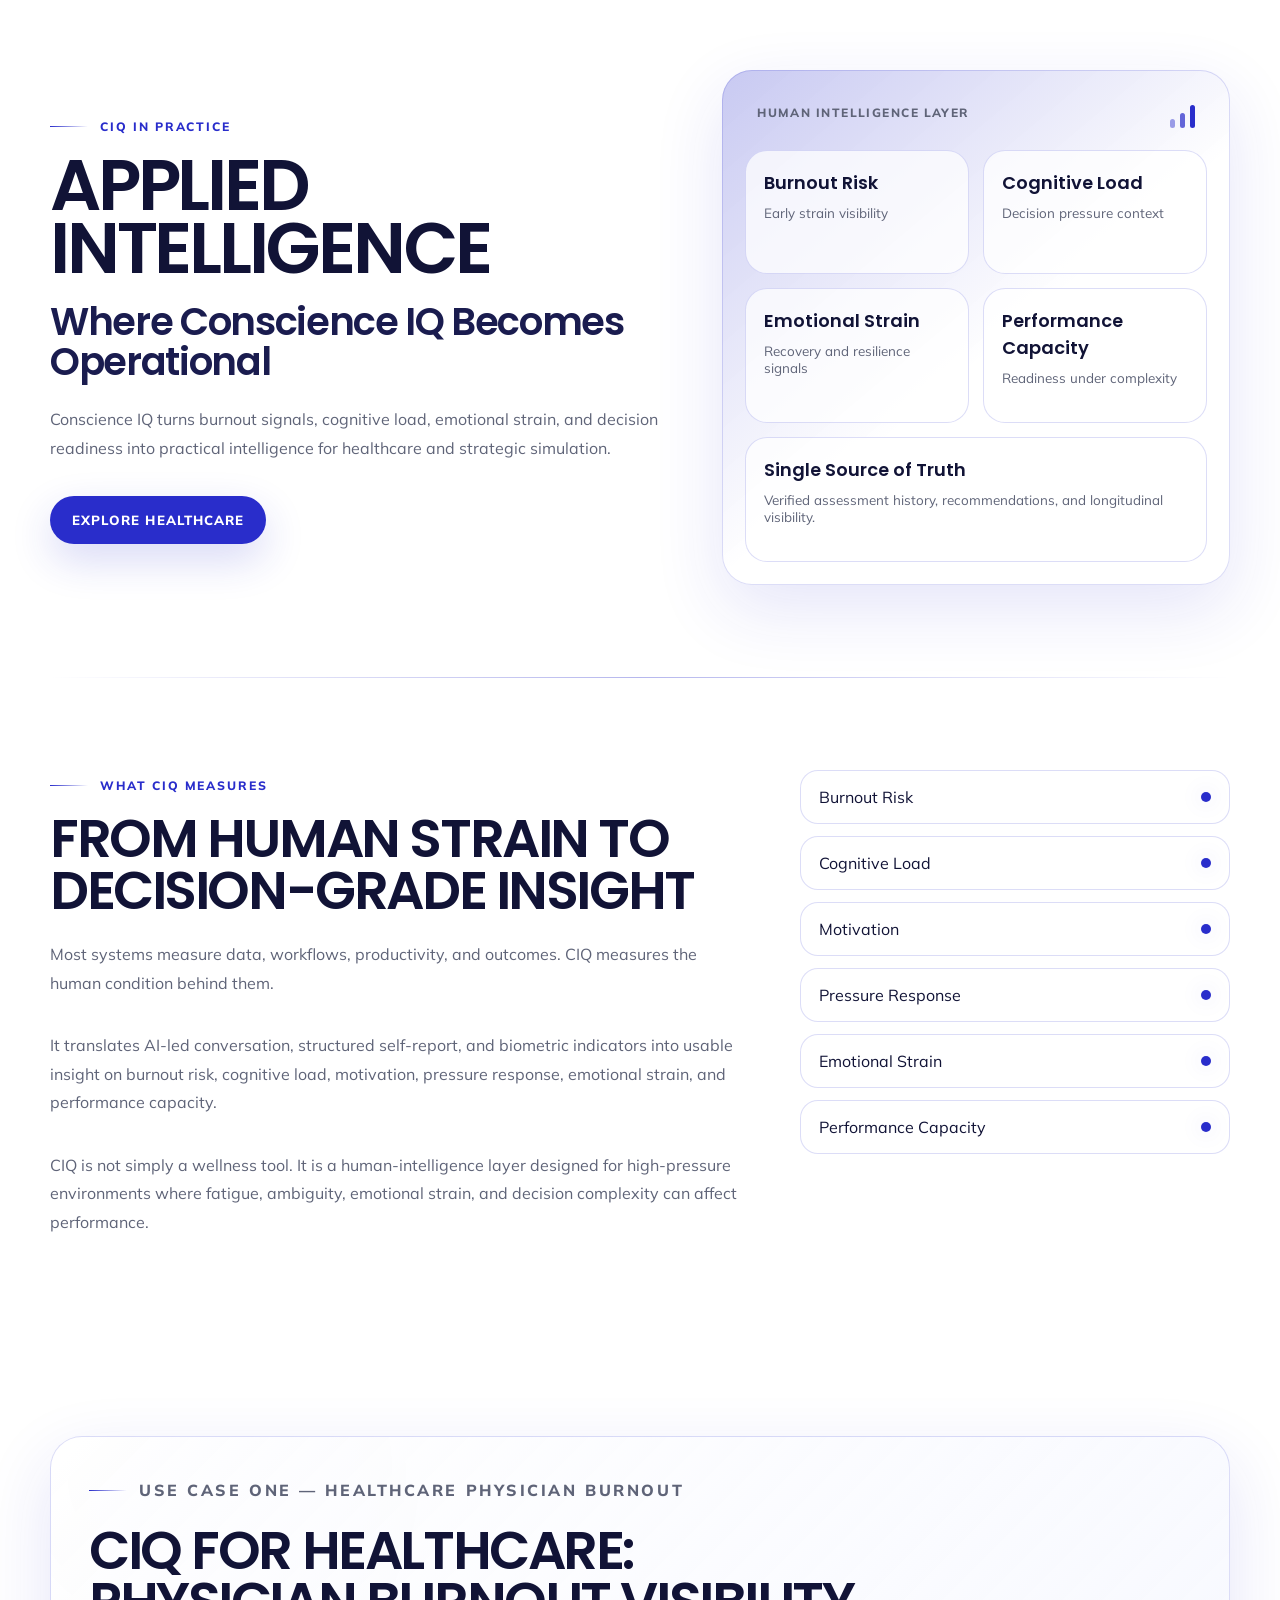
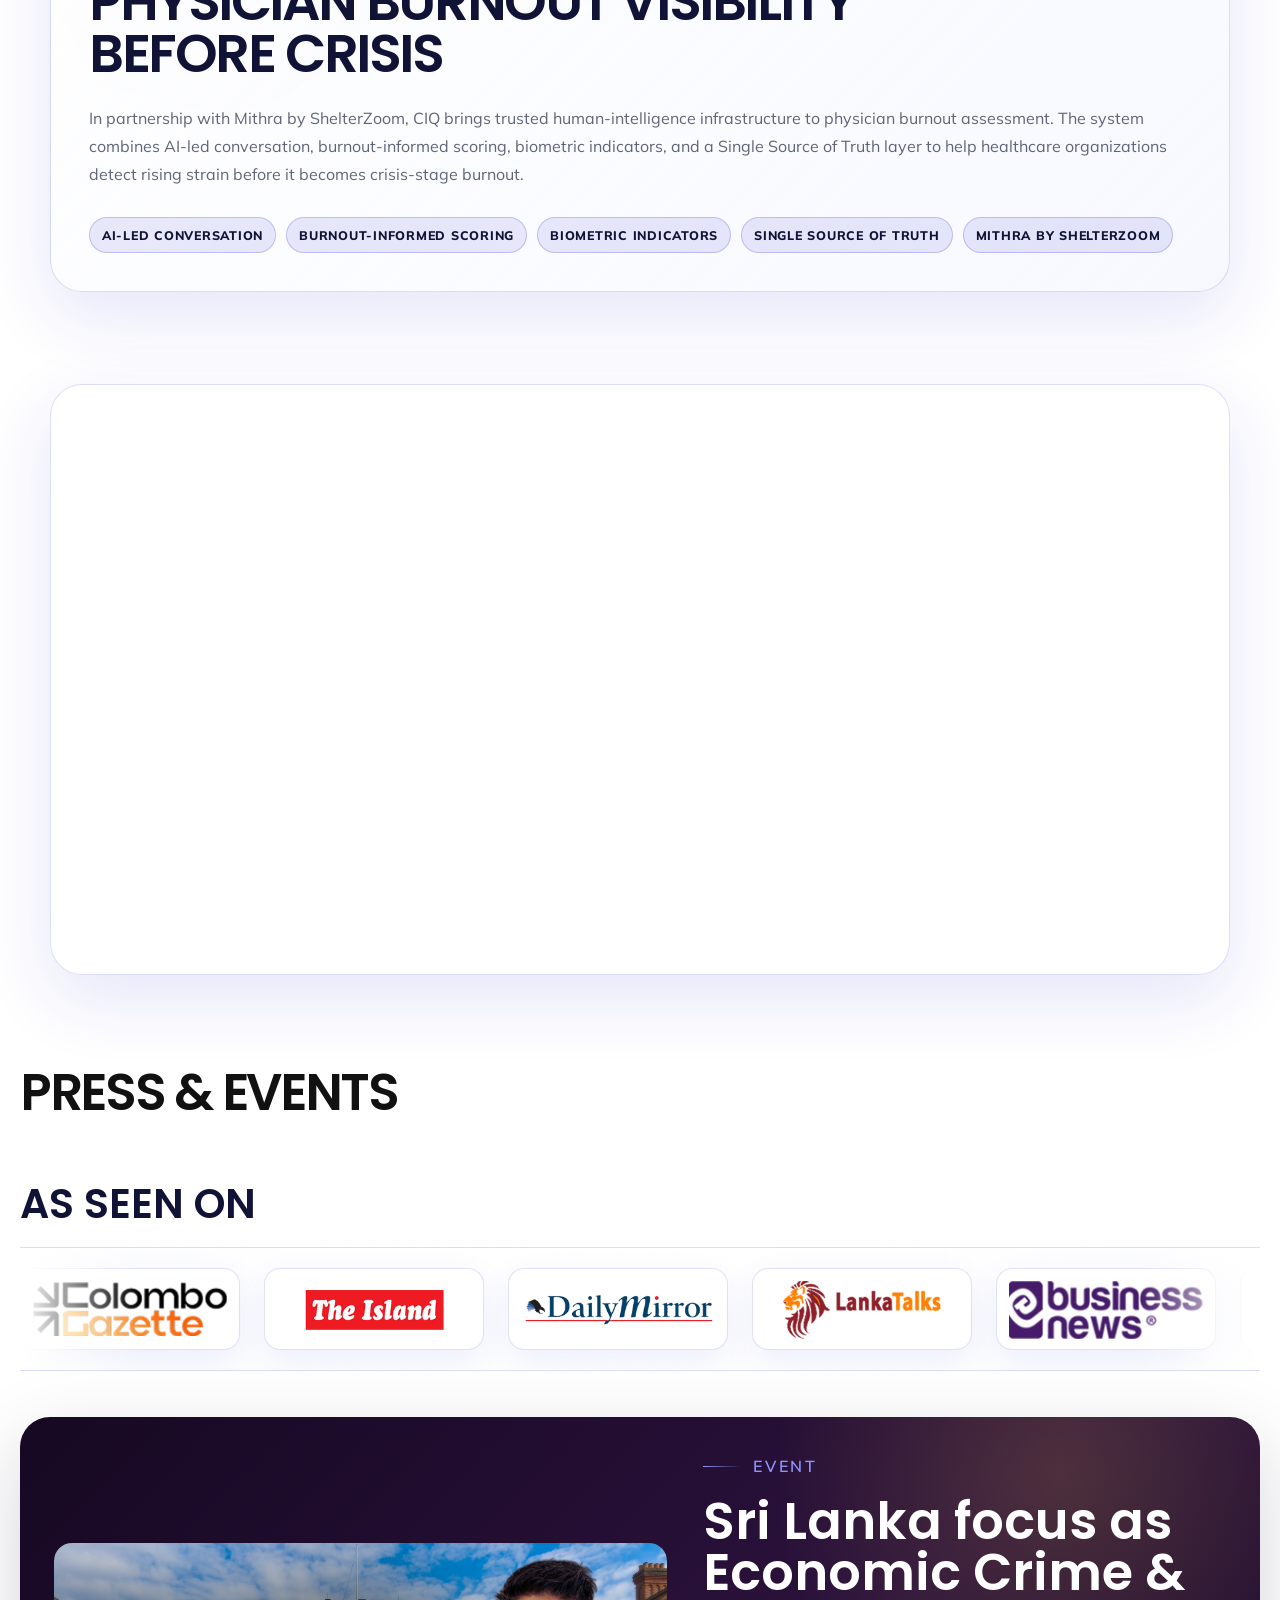
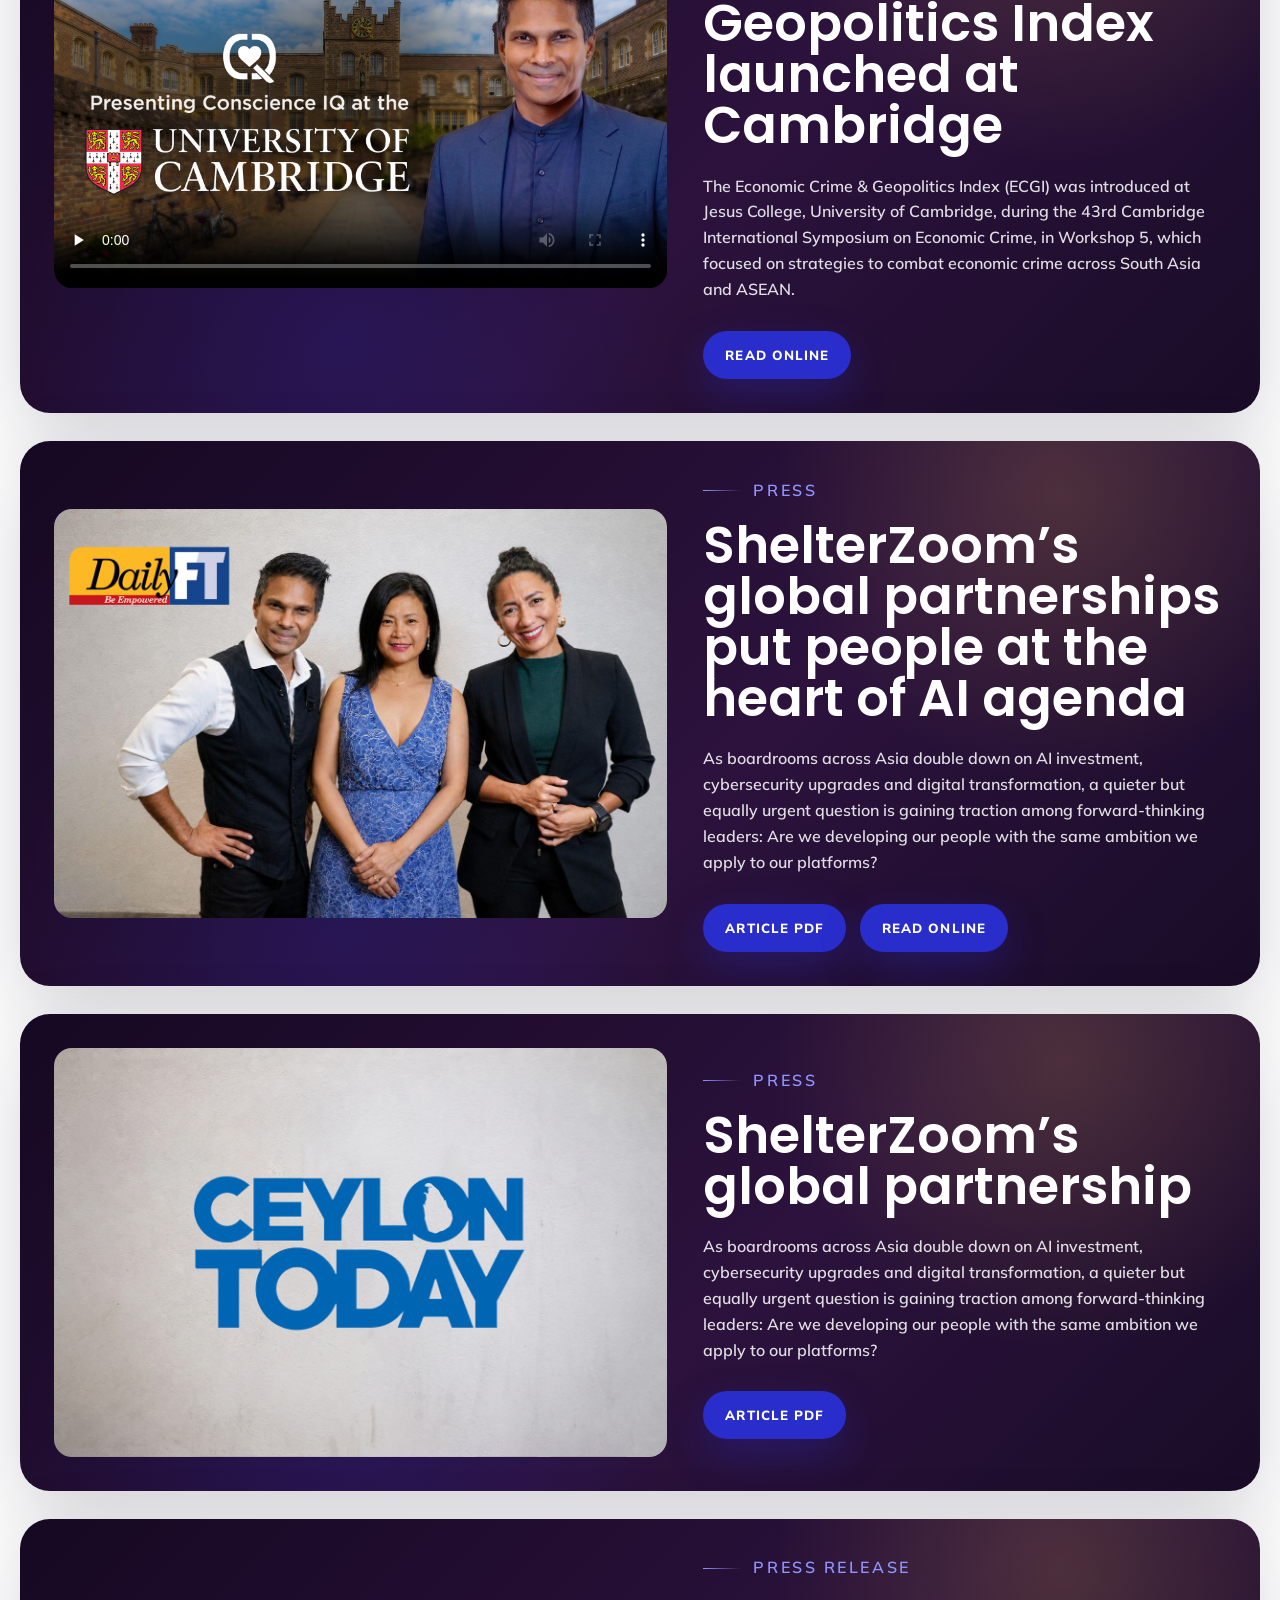
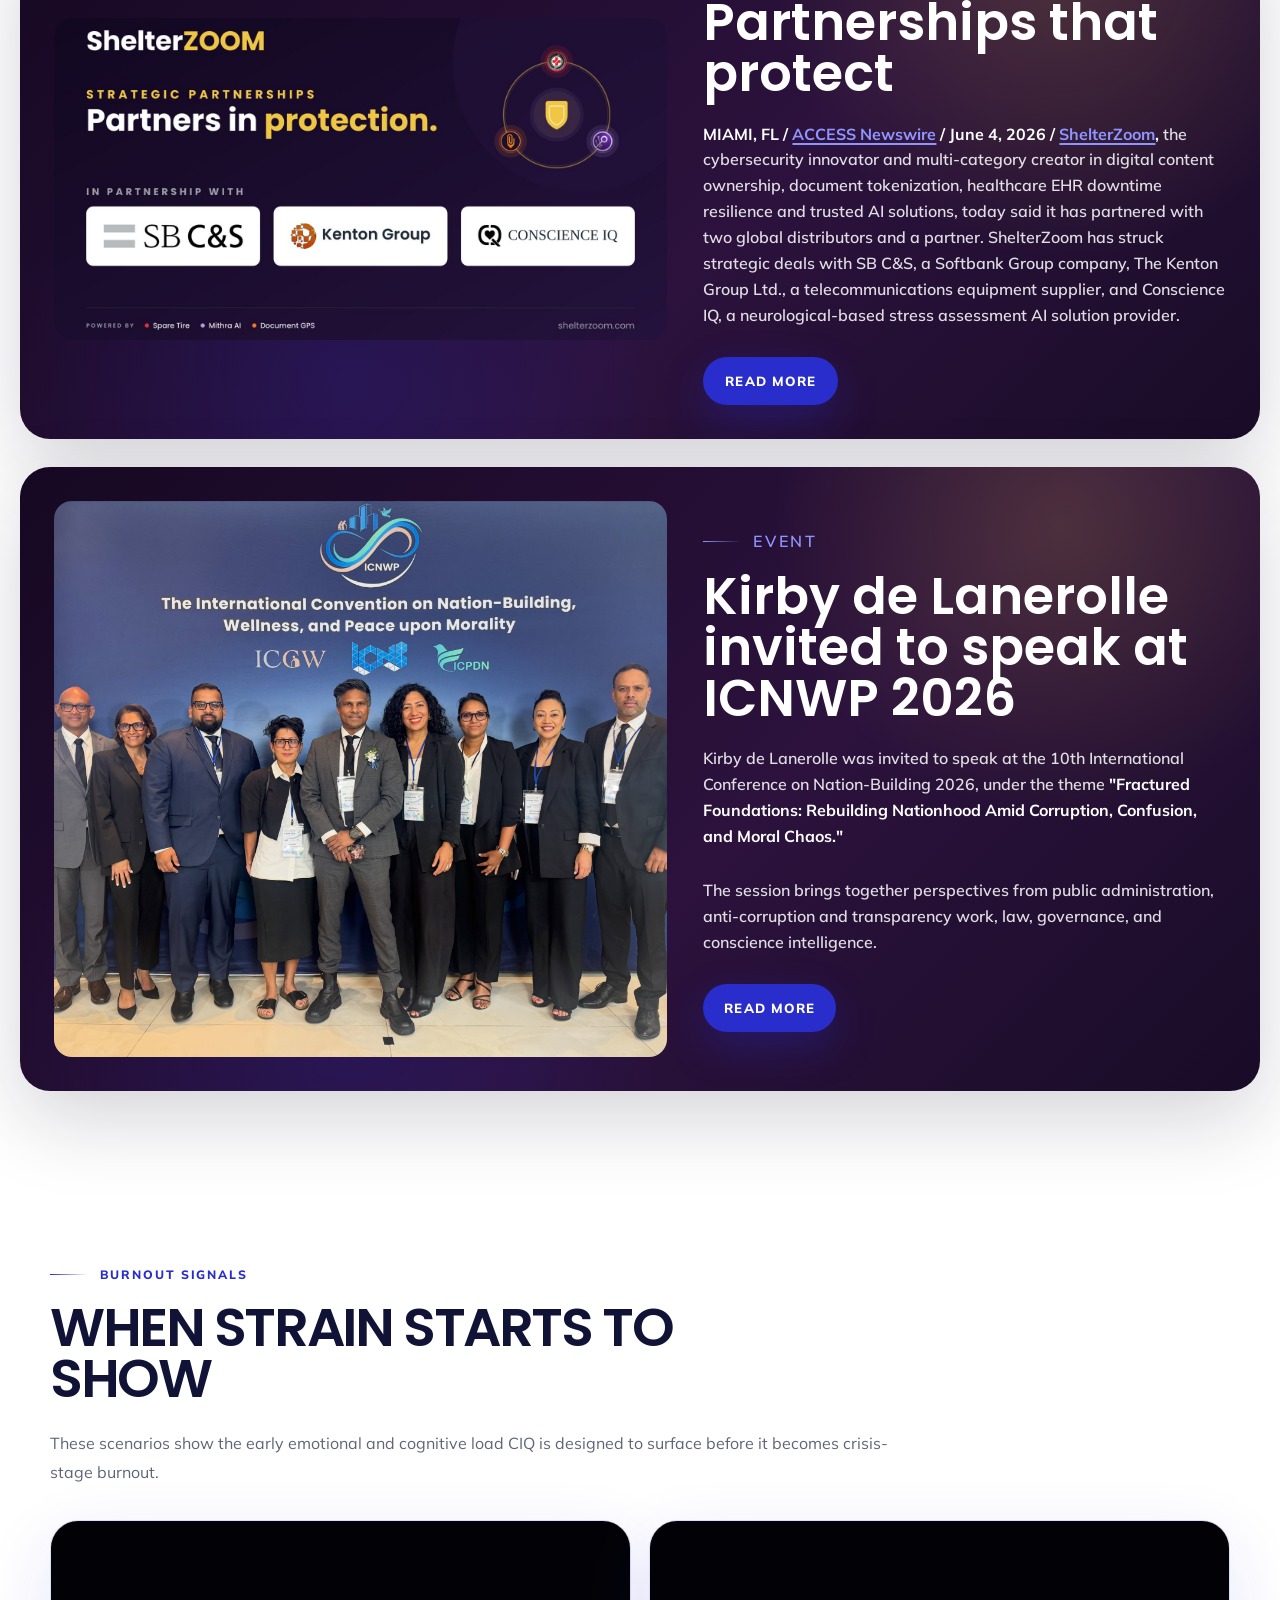
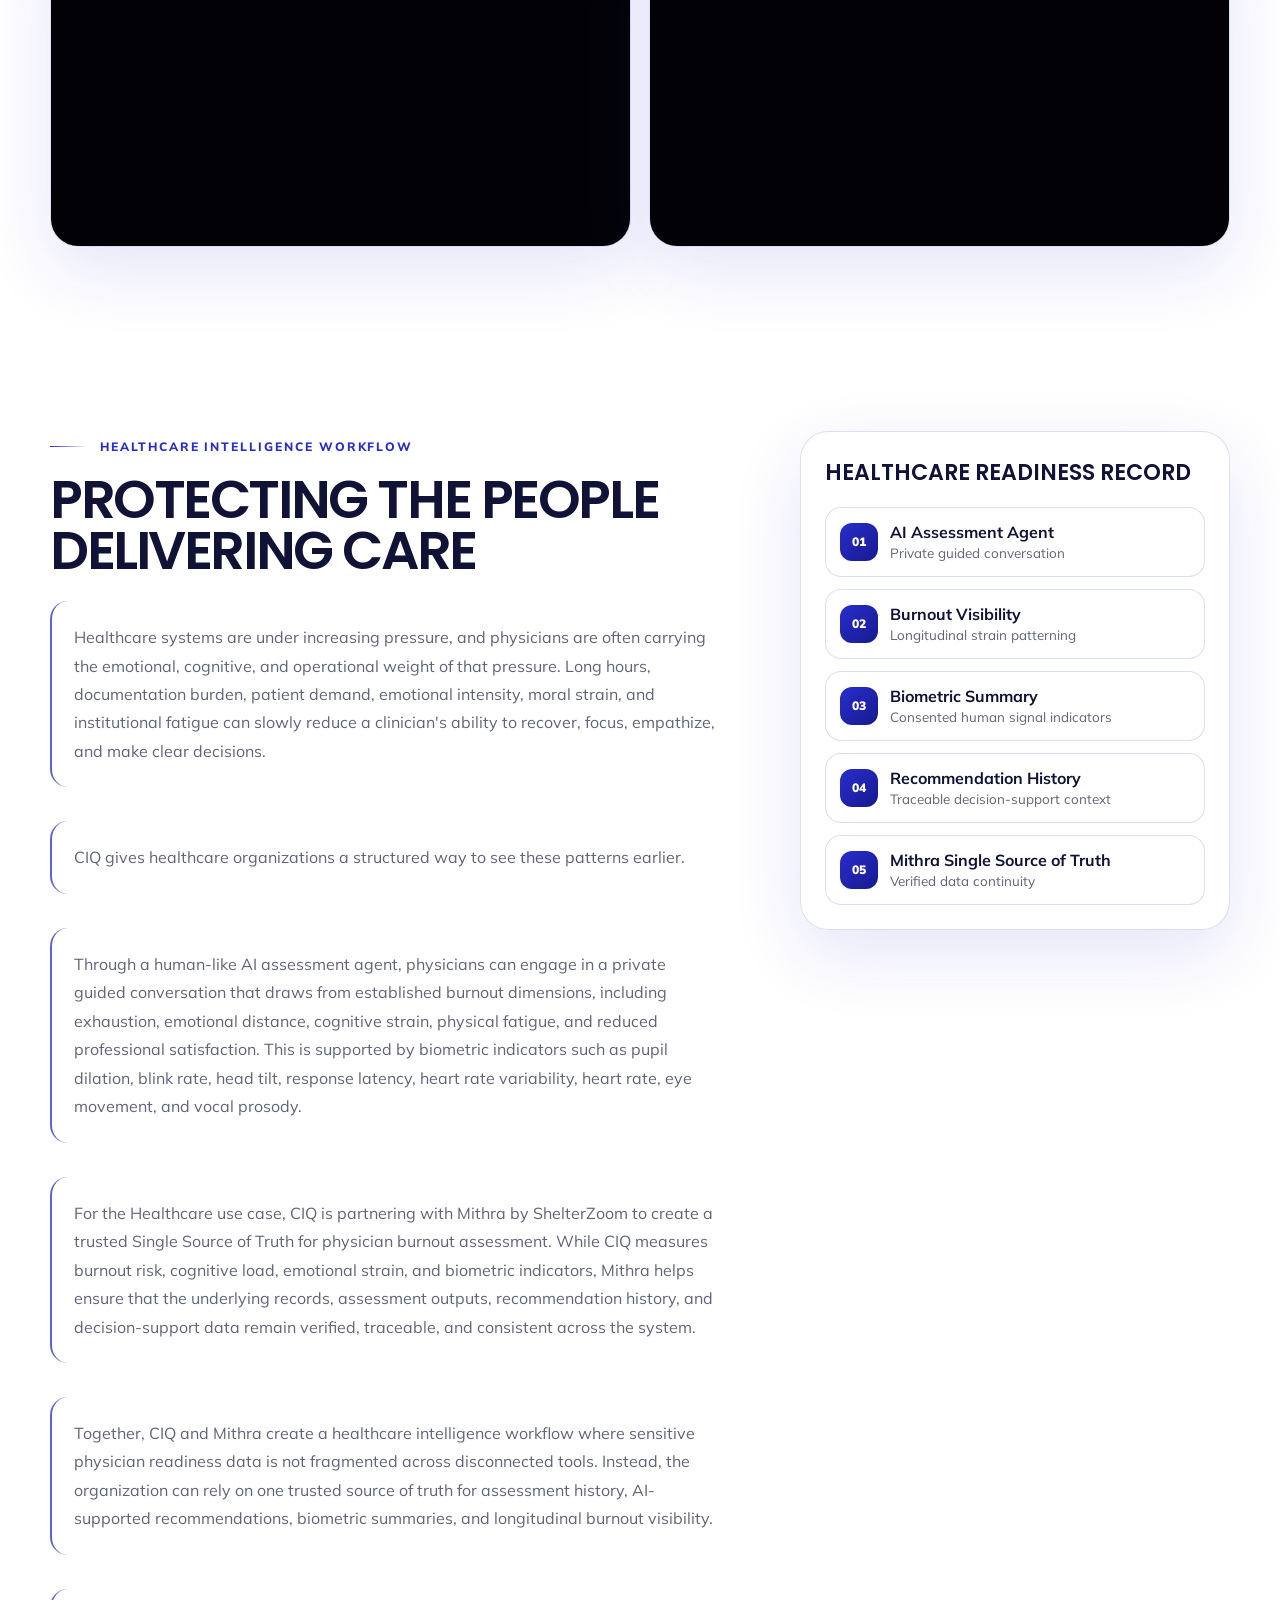
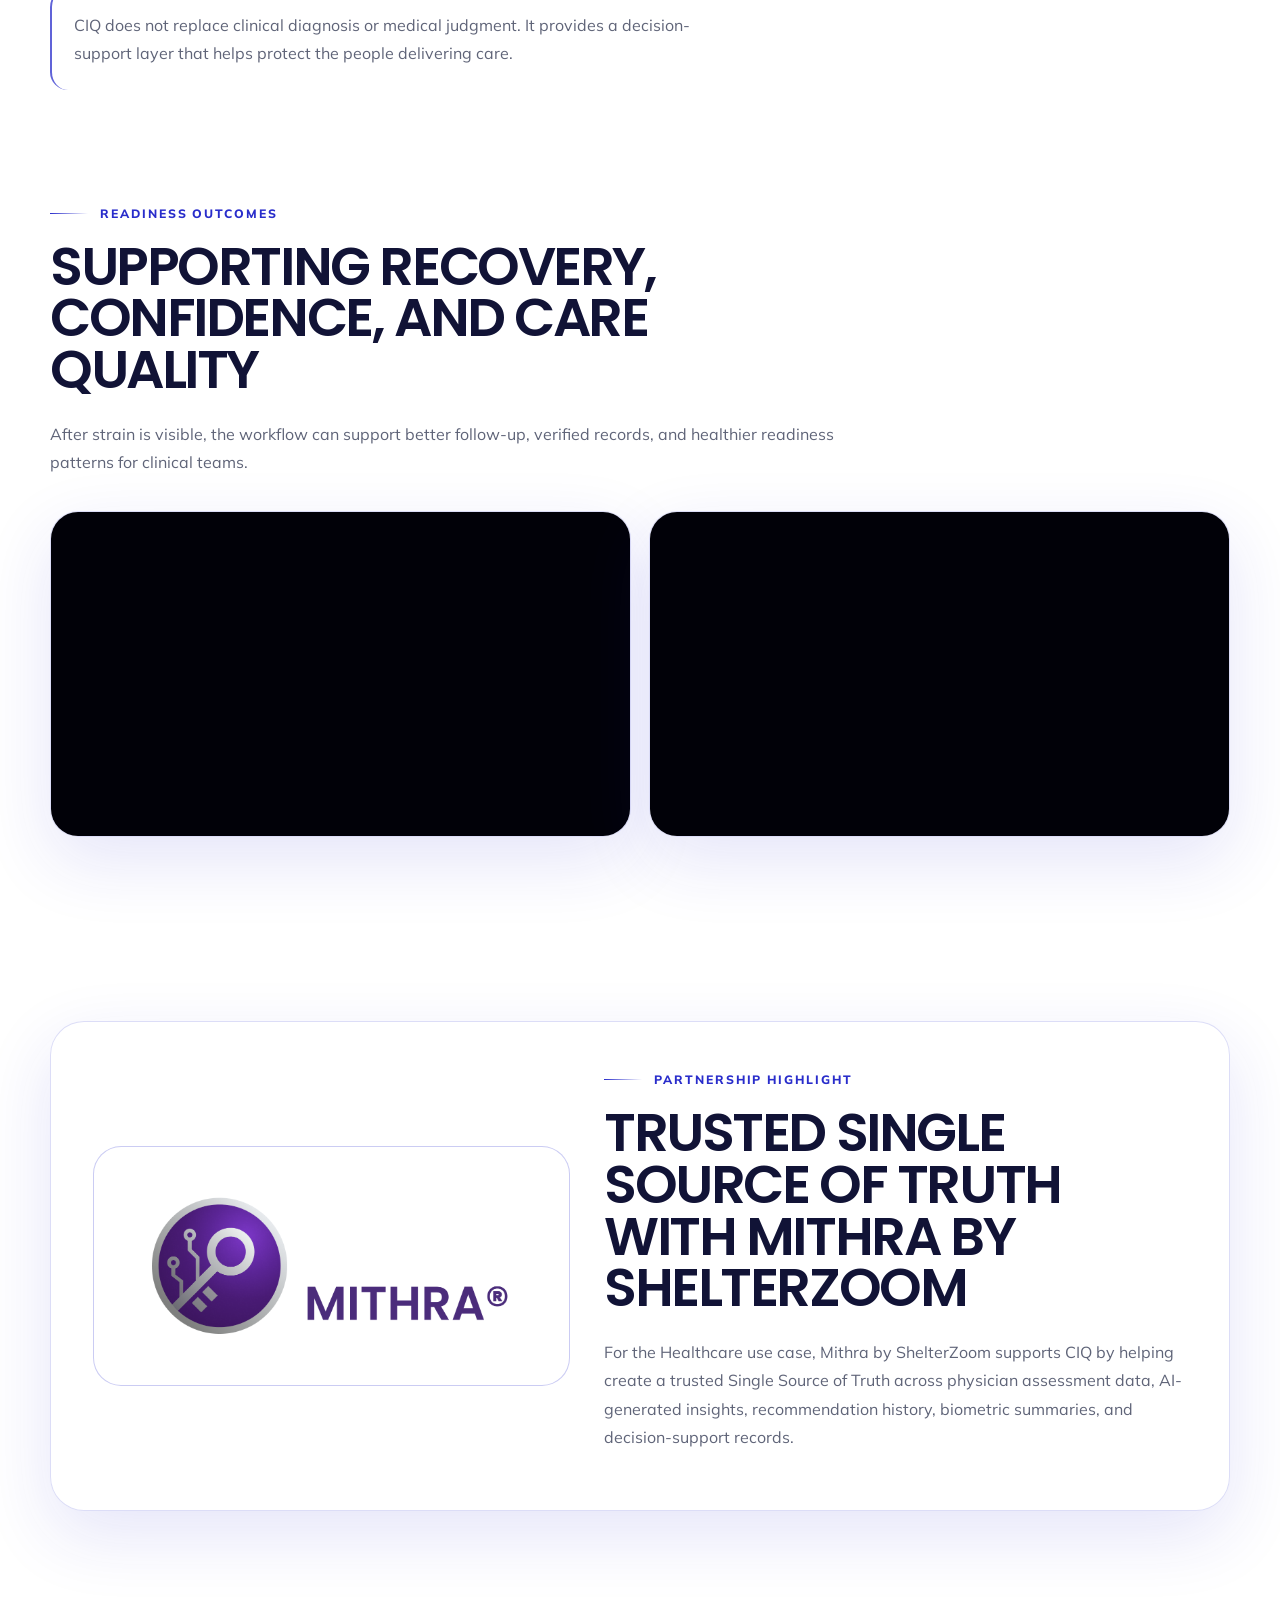
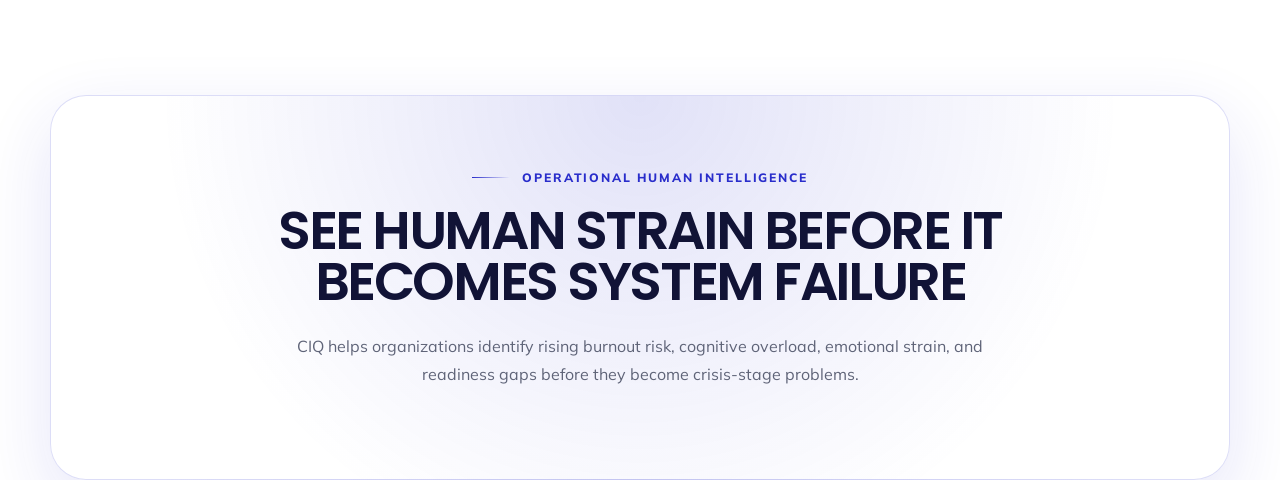
==== use-cases.html @ 6628da31 "Remove policy foresight section" ====
<!doctype html>
<html lang="en">
  <head>
    <meta charset="utf-8" />
    <meta name="viewport" content="width=device-width, initial-scale=1" />
    <title>Use Cases | Conscience IQ</title>
    <meta
      name="description"
      content="Conscience IQ use cases for applied human intelligence, starting with healthcare physician burnout visibility before crisis."
    />
    <link rel="stylesheet" href="css/use-cases.css" />
    <script src="js/use-cases.js" defer></script>
  </head>
  <body>
    <main>
      <section class="section hero" aria-labelledby="page-title">
        <div>
          <p class="eyebrow">CIQ in Practice</p>
          <h1 id="page-title">Applied Intelligence</h1>
          <p class="hero-title">Where Conscience IQ Becomes Operational</p>
          <p class="lead">
            Conscience IQ turns burnout signals, cognitive load, emotional strain, and decision readiness into
            practical intelligence for healthcare and strategic simulation.
          </p>
          <div class="actions">
            <a class="button primary" href="#healthcare">Explore Healthcare</a>
          </div>
        </div>

        <aside class="dashboard" aria-label="Conceptual CIQ intelligence dashboard">
          <div class="panel-top">
            <span>Human Intelligence Layer</span>
            <span class="signal" aria-hidden="true"><span></span><span></span><span></span></span>
          </div>
          <div class="dashboard-grid">
            <div class="metric-card">
              <strong>Burnout Risk</strong>
              <p>Early strain visibility</p>
            </div>
            <div class="metric-card">
              <strong>Cognitive Load</strong>
              <p>Decision pressure context</p>
            </div>
            <div class="metric-card">
              <strong>Emotional Strain</strong>
              <p>Recovery and resilience signals</p>
            </div>
            <div class="metric-card">
              <strong>Performance Capacity</strong>
              <p>Readiness under complexity</p>
            </div>
            <div class="metric-card wide">
              <strong>Single Source of Truth</strong>
              <p>Verified assessment history, recommendations, and longitudinal visibility.</p>
            </div>
          </div>
        </aside>
      </section>

      <div class="section-divider"></div>

      <section class="section split" aria-labelledby="measures-title">
        <div>
          <p class="eyebrow">What CIQ Measures</p>
          <h2 id="measures-title">From Human Strain to Decision-Grade Insight</h2>
          <div class="copy-block">
            <p>
              Most systems measure data, workflows, productivity, and outcomes. CIQ measures the human
              condition behind them.
            </p>
            <p>
              It translates AI-led conversation, structured self-report, and biometric indicators into usable
              insight on burnout risk, cognitive load, motivation, pressure response, emotional strain, and
              performance capacity.
            </p>
            <p>
              CIQ is not simply a wellness tool. It is a human-intelligence layer designed for high-pressure
              environments where fatigue, ambiguity, emotional strain, and decision complexity can affect
              performance.
            </p>
          </div>
        </div>
        <div class="metric-stack" aria-label="CIQ measurement areas">
          <div class="mini-card"><span>Burnout Risk</span><span class="dot"></span></div>
          <div class="mini-card"><span>Cognitive Load</span><span class="dot"></span></div>
          <div class="mini-card"><span>Motivation</span><span class="dot"></span></div>
          <div class="mini-card"><span>Pressure Response</span><span class="dot"></span></div>
          <div class="mini-card"><span>Emotional Strain</span><span class="dot"></span></div>
          <div class="mini-card"><span>Performance Capacity</span><span class="dot"></span></div>
        </div>
      </section>

      <section class="section" id="healthcare" aria-labelledby="healthcare-title">
        <article class="feature">
          <p class="eyebrow">Use Case One &mdash; Healthcare Physician Burnout</p>
          <h2 id="healthcare-title">CIQ for Healthcare: Physician Burnout Visibility Before Crisis</h2>
          <p>
            In partnership with Mithra by ShelterZoom, CIQ brings trusted human-intelligence infrastructure to
            physician burnout assessment. The system combines AI-led conversation, burnout-informed scoring,
            biometric indicators, and a Single Source of Truth layer to help healthcare organizations detect
            rising strain before it becomes crisis-stage burnout.
          </p>
          <div class="chips" aria-label="Healthcare use case capabilities">
            <span class="chip">AI-Led Conversation</span>
            <span class="chip">Burnout-Informed Scoring</span>
            <span class="chip">Biometric Indicators</span>
            <span class="chip">Single Source of Truth</span>
            <span class="chip">Mithra by ShelterZoom</span>
          </div>
        </article>
      </section>

      <section class="section video-section" aria-label="Healthcare burnout visibility video">
        <div class="video-frame">
          <video class="lazy-video" autoplay muted loop playsinline preload="none">
            <source data-src="VIDEOS/Ciq%20X%20Healthcare%20Low%20Res.mp4" type="video/mp4" />
            Your browser does not support the video tag.
          </video>
        </div>
      </section>

      <section class="section press-section" aria-labelledby="press-title">
        <h2 id="press-title" class="press-heading">PRESS &amp; EVENTS</h2>
        <section class="as-seen" aria-labelledby="as-seen-title">
          <h3 id="as-seen-title">As Seen on</h3>
          <div class="logo-marquee" aria-label="Media coverage links">
            <div class="logo-track">
              <a
                class="logo-link logo-link-wide"
                href="https://colombogazette.com/2026/08/27/sri-lankan-expertise-and-ai-technology-take-centre-stage-in-cambridge-launch-of-the-economic-crime-geopolitics-index-ecgi"
                target="_blank"
                rel="noopener"
                aria-label="Colombo Gazette article"
              >
                <img src="IMAGES/Logos-n_0003_colombo-gzt.png" alt="Colombo Gazette" />
              </a>
              <a
                class="logo-link logo-link-wide"
                href="https://island.lk/sri-lankan-expertise-and-ai-technology-take-centre-stage-in-cambridge-launch-of-the-economic-crime-geopolitics-index/"
                target="_blank"
                rel="noopener"
                aria-label="The Island article"
              >
                <img src="IMAGES/Logos-n_0001_island.png" alt="The Island Online" />
              </a>
              <a
                class="logo-link logo-link-wide"
                href="https://www.dailymirror.lk/news-features/Sri-Lankan-Expertise-and-AI-Technology-Take-centre-stage-in-Cambridge-Launch-of-the-Economic-Crime-Geopolitics-Index/131-348979"
                target="_blank"
                rel="noopener"
                aria-label="Daily Mirror article"
              >
                <img src="IMAGES/Logos-n_0000_Daily-mirror.png" alt="Daily Mirror Online" />
              </a>
              <a
                class="logo-link logo-link-wide"
                href="https://www.lankatalks.com/post/sri-lankan-expertise-and-ai-technology-take-centre-stage-in-cambridge-launch-of-the-economic-crime---geopolitics-index--ecgi-"
                target="_blank"
                rel="noopener"
                aria-label="Lanka Talks article"
              >
                <img src="IMAGES/Logos-n_0006_Lanka-talks.png" alt="Lanka Talks" />
              </a>
              <a
                class="logo-link logo-link-wide"
                href="https://www.lankabusinessnews.com/sri-lankan-expertise-and-ai-technology-take-centre-stage-in-cambridge-launch-of-the-economic-crime-geopolitics-index-ecgi/"
                target="_blank"
                rel="noopener"
                aria-label="Lanka Business News article"
              >
                <img src="IMAGES/Logos-n_0005_buisness-news.png" alt="Lanka Business News" />
              </a>
              <a
                class="logo-link"
                href="https://hirunews.lk/goldfmnews/485391/sri-lanka-focus-as-economic-crime-geopolitics-index-launched-at-cambridge"
                target="_blank"
                rel="noopener"
                aria-label="Gold FM News article"
              >
                <img src="IMAGES/Logos-n_0007_gold-fm.png" alt="Gold FM News" />
              </a>
              <a
                class="logo-link logo-link-derana"
                href="https://bizenglish.adaderana.lk/sri-lankan-expertise-and-ai-technology-take-centre-stage-in-cambridge-launch-of-the-economic-crime-geopolitics-index/"
                target="_blank"
                rel="noopener"
                aria-label="Ada Derana Business article"
              >
                <img src="IMAGES/derana%20(1).png" alt="Ada Derana Business" />
              </a>
            </div>
          </div>
        </section>
        <article class="press-card press-card-video">
          <div class="press-media">
            <video
              controls
              playsinline
              preload="none"
              poster="IMAGES/Thumb%20CIQ%20Cambridge%203.jpg.jpeg"
            >
              <source src="VIDEOS/Cambridge%20Highlights%20High%20Res.mp4" type="video/mp4" />
              Your browser does not support the video tag.
            </video>
          </div>
          <div class="press-content">
            <p class="eyebrow">Event</p>
            <h3>Sri Lanka focus as Economic Crime &amp; Geopolitics Index launched at Cambridge</h3>
            <p>
              The Economic Crime &amp; Geopolitics Index (ECGI) was introduced at Jesus College, University of
              Cambridge, during the 43rd Cambridge International Symposium on Economic Crime, in Workshop 5,
              which focused on strategies to combat economic crime across South Asia and ASEAN.
            </p>
            <a
              class="button press-button"
              href="https://island.lk/sri-lankan-expertise-and-ai-technology-take-centre-stage-in-cambridge-launch-of-the-economic-crime-geopolitics-index/"
              target="_blank"
              rel="noopener"
              >Read Online</a
            >
          </div>
        </article>
        <article class="press-card">
          <div class="press-media">
            <img
              src="IMAGES/daily-ft-shelterzoom-ai-agenda.jpeg"
              alt="Daily FT feature with ShelterZoom and Conscience IQ leadership"
            />
          </div>
          <div class="press-content">
            <p class="eyebrow">Press</p>
            <h3>ShelterZoom&rsquo;s global partnerships put people at the heart of AI agenda</h3>
            <p>
              As boardrooms across Asia double down on AI investment, cybersecurity upgrades and digital
              transformation, a quieter but equally urgent question is gaining traction among forward-thinking
              leaders: Are we developing our people with the same ambition we apply to our platforms?
            </p>
            <div class="press-actions">
              <a
                class="button press-button"
                href="https://ec2a8814-10f3-4c2e-86d4-41ceae696ea5.usrfiles.com/ugd/ec2a88_ec46e6250c224e21bb9118e7b9f8de40.pdf"
                target="_blank"
                rel="noopener"
                >Article PDF</a
              >
              <a
                class="button press-button"
                href="https://www.ft.lk/it-telecom-tech/ShelterZoom-s-global-partnerships-put-people-at-the-heart-of-AI-agenda/50-793633"
                target="_blank"
                rel="noopener"
                >Read Online</a
              >
            </div>
          </div>
        </article>
        <article class="press-card">
          <div class="press-media">
            <img
              src="IMAGES/ceylon-today-shelterzoom-ai-agenda.jpeg"
              alt="Ceylon Today feature with ShelterZoom and Conscience IQ leadership"
            />
          </div>
          <div class="press-content">
            <p class="eyebrow">Press</p>
            <h3>ShelterZoom&rsquo;s global partnership</h3>
            <p>
              As boardrooms across Asia double down on AI investment, cybersecurity upgrades and digital
              transformation, a quieter but equally urgent question is gaining traction among forward-thinking
              leaders: Are we developing our people with the same ambition we apply to our platforms?
            </p>
            <a
              class="button press-button"
              href="https://ec2a8814-10f3-4c2e-86d4-41ceae696ea5.usrfiles.com/ugd/ec2a88_217a6cd43ff4499e94b4604d9967400c.pdf"
              target="_blank"
              rel="noopener"
              >Article PDF</a
            >
          </div>
        </article>
        <article class="press-card">
          <div class="press-media">
            <img
              src="IMAGES/shelterzoom-press-partnerships.jpeg"
              alt="ShelterZoom strategic partnerships: Partners in protection"
            />
          </div>
          <div class="press-content">
            <p class="eyebrow">Press Release</p>
            <h3>Partnerships that protect</h3>
            <p>
              <strong
                >MIAMI, FL /
                <a href="https://www.accessnewswire.com/" target="_blank" rel="noopener">ACCESS Newswire</a>
                / June 4, 2026 /
                <a href="https://shelterzoom.com/" target="_blank" rel="noopener">ShelterZoom</a>,</strong
              >
              the cybersecurity innovator and multi-category creator in digital content ownership, document
              tokenization, healthcare EHR downtime resilience and trusted AI solutions, today said it has
              partnered with two global distributors and a partner. ShelterZoom has struck strategic deals with
              SB C&amp;S, a Softbank Group company, The Kenton Group Ltd., a telecommunications equipment
              supplier, and Conscience IQ, a neurological-based stress assessment AI solution provider.
            </p>
            <a
              class="button press-button"
              href="https://www.accessnewswire.com/newsroom/en/blockchain-and-cryptocurrency/shelterzoom-unveils-strategic-partnerships-with-leading-distributors-1172772"
              target="_blank"
              rel="noopener"
              >Read More</a
            >
          </div>
        </article>
        <article class="press-card press-card-event">
          <div class="press-media">
            <img
              src="IMAGES/icnwp-2026-kirby-event.jpeg"
              alt="Kirby de Lanerolle with delegates at the 10th International Conference on Nation-Building 2026"
            />
          </div>
          <div class="press-content">
            <p class="eyebrow">Event</p>
            <h3>Kirby de Lanerolle invited to speak at ICNWP 2026</h3>
            <p>
              Kirby de Lanerolle was invited to speak at the 10th International Conference on Nation-Building
              2026, under the theme
              <strong>"Fractured Foundations: Rebuilding Nationhood Amid Corruption, Confusion, and Moral Chaos."</strong>
            </p>
            <p>
              The session brings together perspectives from public administration, anti-corruption and
              transparency work, law, governance, and conscience intelligence.
            </p>
            <details class="press-more">
              <summary>
                <span>Read More</span>
              </summary>
              <div class="press-more-content">
                <p>
                  It includes former senior leadership in Mexico's public administration, former leadership of
                  Transparency International, legal academia from Hunan University, and the work being developed
                  through Conscience IQ.
                </p>
                <p>
                  Conscience IQ has not only emerged from technology. It has been shaped through theology,
                  neuroscience, positive psychology, AI ethics, and more than 20 years of ministry; walking with
                  people, families, leaders, and communities through vulnerable moments and high-pressure
                  decisions at vital junctures of life.
                </p>
                <p>
                  Over the years, Kirby has seen that people do not only need information when they are under
                  pressure. They need conscience. They need community. They need the right balance between
                  challenge and skill. They need support when the weight of a decision becomes too much to carry
                  alone. They need inspiration from above, with wisdom beyond their own experience.
                </p>
                <p>That lived experience is part of what has furnished Conscience IQ.</p>
                <p>
                  Today, Kirby and the Conscience IQ team are exploring how this work can serve beyond the church;
                  across government, organisations, the private sector, service sectors, education, sport,
                  healthcare, and defence.
                </p>
                <p>
                  The question Kirby is carrying into tomorrow's conversation is simple:
                  <strong>Can a nation rebuild itself if it has lost a shared civic conscience?</strong>
                </p>
                <p>
                  Most countries measure economic growth, employment, education, health, and security. But beneath
                  those indicators are deeper fractures: trust collapse, moral confusion, corruption fatigue,
                  institutional disbelief, justice fragmentation, and the breakdown of shared responsibility.
                </p>
                <p>This is why Common Civic Conscience matters.</p>
                <p>
                  The next step is not only measurement. Through Conscience IQ, Kirby is exploring AI orchestration
                  and sandbox environments that can help communities, institutions, and policymakers rehearse
                  difficult conversations, test the consequences of decisions, simulate trust dynamics, and
                  identify points of fragmentation before they become crises.
                </p>
                <p>
                  AI should not replace human conscience. Used well, it can become a rehearsal space: a listening
                  architecture that helps people understand, anticipate, refine, and improve decisions before those
                  decisions affect real lives.
                </p>
                <button class="press-less" type="button">Show Less</button>
              </div>
            </details>
          </div>
        </article>
      </section>

      <section class="section image-story" aria-labelledby="strain-title">
        <div class="section-heading">
          <p class="eyebrow">Burnout Signals</p>
          <h2 id="strain-title">When Strain Starts to Show</h2>
          <p class="lead">
            These scenarios show the early emotional and cognitive load CIQ is designed to surface before it
            becomes crisis-stage burnout.
          </p>
        </div>
        <div class="image-grid mood-grid sad-mood video-grid" aria-label="Physician strain video examples">
          <figure class="image-card video-card">
            <video class="lazy-video" autoplay muted loop playsinline preload="none">
              <source data-src="VIDEOS/Troubled%20Doctors%20CIQ%20x%20Healthcare.mp4" type="video/mp4" />
              Your browser does not support the video tag.
            </video>
          </figure>
          <figure class="image-card video-card">
            <video class="lazy-video" autoplay muted loop playsinline preload="none">
              <source data-src="VIDEOS/UI%20Before%20-%20CIQ%20x%20Healthcare%20.mp4" type="video/mp4" />
              Your browser does not support the video tag.
            </video>
          </figure>
        </div>
      </section>

      <section class="section healthcare-detail" aria-labelledby="workflow-title">
        <div>
          <p class="eyebrow">Healthcare Intelligence Workflow</p>
          <h2 id="workflow-title">Protecting the People Delivering Care</h2>
          <div class="text-column">
            <p class="text-card">
              Healthcare systems are under increasing pressure, and physicians are often carrying the
              emotional, cognitive, and operational weight of that pressure. Long hours, documentation burden,
              patient demand, emotional intensity, moral strain, and institutional fatigue can slowly reduce a
              clinician's ability to recover, focus, empathize, and make clear decisions.
            </p>
            <p class="text-card">CIQ gives healthcare organizations a structured way to see these patterns earlier.</p>
            <p class="text-card">
              Through a human-like AI assessment agent, physicians can engage in a private guided conversation
              that draws from established burnout dimensions, including exhaustion, emotional distance,
              cognitive strain, physical fatigue, and reduced professional satisfaction. This is supported by
              biometric indicators such as pupil dilation, blink rate, head tilt, response latency, heart rate
              variability, heart rate, eye movement, and vocal prosody.
            </p>
            <p class="text-card">
              For the Healthcare use case, CIQ is partnering with Mithra by ShelterZoom to create a trusted
              Single Source of Truth for physician burnout assessment. While CIQ measures burnout risk,
              cognitive load, emotional strain, and biometric indicators, Mithra helps ensure that the
              underlying records, assessment outputs, recommendation history, and decision-support data remain
              verified, traceable, and consistent across the system.
            </p>
            <p class="text-card">
              Together, CIQ and Mithra create a healthcare intelligence workflow where sensitive physician
              readiness data is not fragmented across disconnected tools. Instead, the organization can rely on
              one trusted source of truth for assessment history, AI-supported recommendations, biometric
              summaries, and longitudinal burnout visibility.
            </p>
            <p class="text-card">
              CIQ does not replace clinical diagnosis or medical judgment. It provides a decision-support layer
              that helps protect the people delivering care.
            </p>
          </div>
        </div>

        <aside class="product-panel" aria-label="Healthcare product mockup">
          <h3>Healthcare Readiness Record</h3>
          <div class="workflow">
            <div class="workflow-item">
              <div class="icon">01</div>
              <div><strong>AI Assessment Agent</strong><br /><span>Private guided conversation</span></div>
            </div>
            <div class="workflow-item">
              <div class="icon">02</div>
              <div><strong>Burnout Visibility</strong><br /><span>Longitudinal strain patterning</span></div>
            </div>
            <div class="workflow-item">
              <div class="icon">03</div>
              <div><strong>Biometric Summary</strong><br /><span>Consented human signal indicators</span></div>
            </div>
            <div class="workflow-item">
              <div class="icon">04</div>
              <div><strong>Recommendation History</strong><br /><span>Traceable decision-support context</span></div>
            </div>
            <div class="workflow-item">
              <div class="icon">05</div>
              <div><strong>Mithra Single Source of Truth</strong><br /><span>Verified data continuity</span></div>
            </div>
          </div>
        </aside>
      </section>

      <section class="section image-story outcome-story" aria-labelledby="readiness-title">
        <div class="section-heading">
          <p class="eyebrow">Readiness Outcomes</p>
          <h2 id="readiness-title">Supporting Recovery, Confidence, and Care Quality</h2>
          <p class="lead">
            After strain is visible, the workflow can support better follow-up, verified records, and healthier
            readiness patterns for clinical teams.
          </p>
        </div>
        <div class="image-grid mood-grid happy-mood video-grid" aria-label="Healthcare readiness video examples">
          <figure class="image-card video-card">
            <video class="lazy-video" autoplay muted loop playsinline preload="none">
              <source data-src="VIDEOS/UI%20after.mp4" type="video/mp4" />
              Your browser does not support the video tag.
            </video>
          </figure>
          <figure class="image-card video-card">
            <video class="lazy-video" autoplay muted loop playsinline preload="none">
              <source data-src="VIDEOS/CIQ%20x%20Healthcare%20Ui%20After.mp4" type="video/mp4" />
              Your browser does not support the video tag.
            </video>
          </figure>
        </div>
      </section>

      <section class="section" aria-labelledby="mithra-title">
        <article class="partnership">
          <div class="secure-mark" aria-label="Mithra logo">
            <img src="IMAGES/Mithra-logo-website-1.png" alt="Mithra" />
          </div>
          <div>
            <p class="eyebrow">Partnership Highlight</p>
            <h2 id="mithra-title">Trusted Single Source of Truth with Mithra by ShelterZoom</h2>
            <p class="lead">
              For the Healthcare use case, Mithra by ShelterZoom supports CIQ by helping create a trusted
              Single Source of Truth across physician assessment data, AI-generated insights, recommendation
              history, biometric summaries, and decision-support records.
            </p>
          </div>
        </article>
      </section>

      <section class="section" aria-labelledby="cta-title">
        <div class="final-cta">
          <p class="eyebrow">Operational Human Intelligence</p>
          <h2 id="cta-title">See Human Strain Before It Becomes System Failure</h2>
          <p class="lead">
            CIQ helps organizations identify rising burnout risk, cognitive overload, emotional strain, and
            readiness gaps before they become crisis-stage problems.
          </p>
        </div>
      </section>
    </main>

  </body>
</html>
---- css/use-cases.css ----
@import url("https://fonts.googleapis.com/css2?family=Inter:wght@400;500;600;700;800;900&family=Mulish:wght@400;500;600;700;800;900&family=Poppins:wght@600&display=swap");

:root {
  --ink: #111336;
  --charcoal: #1a1c4f;
  --paper: #ffffff;
  --ivory: #f5f7ff;
  --stone: #5f6478;
  --line: rgba(41, 45, 203, 0.16);
  --line-dark: rgba(255, 255, 255, 0.2);
  --brand: #292dcb;
  --brand-dark: #171a8f;
  --brand-soft: rgba(41, 45, 203, 0.1);
  --brand-glow: rgba(41, 45, 203, 0.18);
  --shadow: 0 24px 70px rgba(41, 45, 203, 0.12);
  --font-body: Mulish, Inter, ui-sans-serif, system-ui, -apple-system, BlinkMacSystemFont, "Segoe UI", sans-serif;
  --font-heading: Poppins, Mulish, Inter, ui-sans-serif, system-ui, -apple-system, BlinkMacSystemFont, "Segoe UI",
    sans-serif;
}

* {
  box-sizing: border-box;
}

html {
  scroll-behavior: smooth;
}

body {
  margin: 0;
  color: var(--ink);
  background: #ffffff;
  font-family: var(--font-body);
  overflow-x: hidden;
}

a {
  color: inherit;
  text-decoration: none;
}

main {
  overflow: hidden;
}

.section {
  width: min(1180px, calc(100% - 40px));
  margin: 0 auto;
  padding: 92px 0;
}

.section:last-child {
  padding-bottom: 0;
}

.hero {
  display: grid;
  grid-template-columns: minmax(0, 1.04fr) minmax(360px, 0.86fr);
  gap: 58px;
  align-items: center;
  padding-top: 70px;
}

.eyebrow {
  display: inline-flex;
  gap: 12px;
  align-items: center;
  margin: 0 0 20px;
  color: var(--brand);
  font-size: 0.76rem;
  font-weight: 800;
  letter-spacing: 0.16em;
  text-transform: uppercase;
}

.eyebrow::before {
  width: 38px;
  height: 1px;
  content: "";
  background: linear-gradient(90deg, var(--brand), transparent);
}

h1,
h2,
h3,
p {
  margin-top: 0;
}

h1,
h2 {
  font-family: var(--font-heading);
  font-weight: 600;
  text-transform: uppercase;
}

h1 {
  max-width: 600px;
  margin-bottom: 22px;
  font-size: clamp(3.2rem, 5.6vw, 5.4rem);
  line-height: 0.88;
  letter-spacing: -0.045em;
}

.hero-title {
  max-width: 720px;
  margin-bottom: 24px;
  font-family: var(--font-heading);
  font-weight: 600;
  color: var(--charcoal);
  font-size: clamp(1.7rem, 3vw, 3.1rem);
  line-height: 1.03;
  letter-spacing: -0.035em;
}

.lead,
.copy-block,
.feature p,
.text-card {
  color: var(--stone);
  font-size: 1rem;
  line-height: 1.78;
}

.actions {
  display: flex;
  flex-wrap: wrap;
  gap: 14px;
  margin-top: 34px;
}

.button {
  display: inline-flex;
  align-items: center;
  justify-content: center;
  min-height: 48px;
  padding: 0 21px;
  border: 1px solid transparent;
  border-radius: 999px;
  font-family: var(--font-body);
  font-size: 0.83rem;
  font-weight: 800;
  letter-spacing: 0.08em;
  text-transform: uppercase;
  transition:
    transform 180ms ease,
    box-shadow 180ms ease,
    background 180ms ease;
}

.button.primary {
  color: #ffffff;
  background: var(--brand);
  box-shadow: 0 16px 42px var(--brand-glow);
}

.button.secondary {
  color: var(--ink);
  border-color: var(--line);
  background: rgba(255, 255, 255, 0.78);
}

.button:hover {
  transform: translateY(-2px);
  box-shadow: 0 18px 48px rgba(17, 17, 17, 0.18);
}

.dashboard,
.feature,
.product-panel,
.partnership,
.final-cta {
  border: 1px solid var(--line);
  background: rgba(255, 255, 255, 0.82);
  box-shadow: var(--shadow);
  backdrop-filter: blur(18px);
}

.dashboard {
  position: relative;
  padding: 22px;
  border-radius: 30px;
}

.dashboard::before {
  position: absolute;
  inset: -1px;
  z-index: -1;
  content: "";
  border-radius: inherit;
  background: linear-gradient(140deg, rgba(41, 45, 203, 0.26), transparent 54%);
}

.panel-top {
  display: flex;
  justify-content: space-between;
  padding: 12px 12px 22px;
  color: var(--stone);
  font-size: 0.75rem;
  font-weight: 800;
  letter-spacing: 0.12em;
  text-transform: uppercase;
}

.signal {
  display: inline-flex;
  gap: 5px;
  align-items: end;
}

.signal span {
  width: 5px;
  border-radius: 999px;
  background: var(--brand);
}

.signal span:nth-child(1) {
  height: 9px;
  opacity: 0.45;
}

.signal span:nth-child(2) {
  height: 15px;
  opacity: 0.72;
}

.signal span:nth-child(3) {
  height: 23px;
}

.dashboard-grid {
  display: grid;
  grid-template-columns: 1fr 1fr;
  gap: 14px;
}

.metric-card,
.mini-card,
.workflow-item {
  border: 1px solid var(--line);
  background: rgba(255, 255, 255, 0.74);
}

.metric-card {
  min-height: 124px;
  padding: 18px;
  border-radius: 22px;
}

.metric-card.wide {
  grid-column: 1 / -1;
}

.metric-card p {
  margin-bottom: 18px;
  color: var(--stone);
  font-size: 0.84rem;
}

.metric-card strong {
  display: block;
  margin-bottom: 8px;
  color: var(--ink);
  font-family: var(--font-heading);
  font-size: 1.12rem;
  font-weight: 600;
}

.section-divider {
  width: min(1180px, calc(100% - 40px));
  height: 1px;
  margin: 0 auto;
  background: linear-gradient(90deg, transparent, rgba(41, 45, 203, 0.34), transparent);
}

.split,
.healthcare-detail {
  display: grid;
  grid-template-columns: minmax(0, 1fr) 430px;
  gap: 58px;
  align-items: start;
}

h2 {
  max-width: 780px;
  margin-bottom: 24px;
  font-size: clamp(2.1rem, 4.2vw, 4.4rem);
  line-height: 0.96;
  letter-spacing: -0.045em;
}

.copy-block {
  display: grid;
  gap: 18px;
}

.metric-stack {
  display: grid;
  gap: 12px;
}

.mini-card {
  display: flex;
  align-items: center;
  justify-content: space-between;
  padding: 16px 18px;
  border-radius: 18px;
  transition:
    transform 180ms ease,
    border-color 180ms ease,
    background 180ms ease;
}

.mini-card:hover {
  transform: translateX(-4px);
  border-color: rgba(41, 45, 203, 0.34);
  background: rgba(255, 255, 255, 0.82);
}

.dot {
  width: 10px;
  height: 10px;
  border-radius: 50%;
  background: var(--brand);
  box-shadow: 0 0 22px var(--brand-glow);
}

.feature {
  padding: 38px;
  border-radius: 32px;
  background:
    linear-gradient(135deg, rgba(255, 255, 255, 0.98), rgba(245, 247, 255, 0.82)),
    radial-gradient(circle at 10% 8%, rgba(41, 45, 203, 0.1), transparent 22rem);
}

.chips {
  display: flex;
  flex-wrap: wrap;
  gap: 10px;
  margin-top: 28px;
}

.video-section {
  padding-top: 0;
}

.video-frame {
  overflow: hidden;
  border: 1px solid var(--line);
  border-radius: 32px;
  background: rgba(255, 255, 255, 0.82);
  box-shadow: var(--shadow);
}

.video-frame video {
  display: block;
  width: 100%;
  height: auto;
}

.press-section {
  width: min(1260px, calc(100% - 40px));
  display: grid;
  gap: 28px;
  padding-top: 0;
}

.press-heading {
  margin-bottom: 8px;
  color: #111111;
  font-size: clamp(2.15rem, 4vw, 3.9rem);
  line-height: 1;
  text-transform: uppercase;
}

.as-seen {
  display: grid;
  gap: 22px;
  padding: 30px 0 18px;
}

.as-seen h3 {
  margin: 0;
  color: var(--ink);
  font-family: var(--font-heading);
  font-size: clamp(1.8rem, 3.2vw, 3rem);
  font-weight: 600;
  line-height: 1;
  text-transform: uppercase;
}

.logo-marquee {
  position: relative;
  overflow: hidden;
  border-block: 1px solid var(--line);
  background: linear-gradient(90deg, rgba(245, 247, 255, 0.2), rgba(255, 255, 255, 0.9), rgba(245, 247, 255, 0.2));
}

.logo-marquee::before,
.logo-marquee::after {
  position: absolute;
  top: 0;
  bottom: 0;
  z-index: 2;
  width: min(120px, 18vw);
  content: "";
  pointer-events: none;
}

.logo-marquee::before {
  left: 0;
  background: linear-gradient(90deg, #ffffff, rgba(255, 255, 255, 0));
}

.logo-marquee::after {
  right: 0;
  background: linear-gradient(270deg, #ffffff, rgba(255, 255, 255, 0));
}

.logo-track {
  display: flex;
  width: max-content;
  align-items: center;
  padding: 20px 0;
  animation: logo-marquee 34s linear infinite;
}

.logo-track:hover {
  animation-play-state: paused;
}

.logo-link {
  display: grid;
  width: 116px;
  height: 82px;
  flex: 0 0 auto;
  margin-right: 24px;
  place-items: center;
  padding: 12px;
  border: 1px solid rgba(41, 45, 203, 0.14);
  border-radius: 16px;
  background: #ffffff;
  box-shadow: 0 12px 34px rgba(41, 45, 203, 0.08);
  transition:
    transform 180ms ease,
    border-color 180ms ease,
    box-shadow 180ms ease;
}

.logo-link-wide {
  width: 220px;
}

.logo-link-derana {
  padding: 5px;
}

.logo-link.logo-link-derana img {
  max-height: 76px;
}

.logo-link:hover {
  transform: translateY(-3px);
  border-color: rgba(41, 45, 203, 0.32);
  box-shadow: 0 18px 44px rgba(41, 45, 203, 0.14);
}

.logo-link img {
  display: block;
  max-width: 100%;
  max-height: 58px;
  object-fit: contain;
}

@keyframes logo-marquee {
  from {
    transform: translateX(0);
  }

  to {
    transform: translateX(-50%);
  }
}

.press-card {
  display: grid;
  grid-template-columns: minmax(0, 1.08fr) minmax(380px, 0.92fr);
  gap: 36px;
  align-items: center;
  padding: 34px;
  overflow: hidden;
  border-radius: 30px;
  color: #ffffff;
  background:
    radial-gradient(circle at 84% 10%, rgba(254, 205, 63, 0.16), transparent 18rem),
    radial-gradient(circle at 26% 88%, rgba(41, 45, 203, 0.2), transparent 20rem),
    linear-gradient(135deg, #160822, #2c123d 58%, #190c27);
  box-shadow: 0 28px 80px rgba(24, 10, 40, 0.18);
}

.press-media {
  overflow: hidden;
  border-radius: 18px;
  background: rgba(10, 6, 20, 0.58);
  box-shadow: inset 0 0 0 1px rgba(255, 255, 255, 0.08);
}

.press-media img {
  display: block;
  width: 100%;
  height: auto;
}

.press-media video {
  display: block;
  width: 100%;
  height: 100%;
  object-fit: contain;
  background: #000000;
}

.press-card-video .press-media {
  aspect-ratio: 16 / 9;
}

.press-card-event .press-media img {
  height: 100%;
  min-height: 420px;
  object-fit: cover;
}

.press-content .eyebrow {
  margin-bottom: 16px;
  color: #8f95ff;
}

.press-content .eyebrow::before {
  background: linear-gradient(90deg, #8f95ff, transparent);
}

.press-content h3 {
  margin-bottom: 22px;
  font-family: var(--font-heading);
  font-size: clamp(2.25rem, 4vw, 4rem);
  font-weight: 600;
  line-height: 1;
}

.press-content p {
  max-width: 670px;
  margin-bottom: 28px;
  color: rgba(255, 255, 255, 0.86);
  font-size: 1rem;
  font-weight: 600;
  line-height: 1.62;
}

.press-content strong {
  color: #ffffff;
}

.press-content a:not(.button) {
  color: #8f95ff;
  text-decoration: underline;
  text-decoration-thickness: 2px;
  text-underline-offset: 3px;
}

.press-button {
  color: #ffffff;
  background: var(--brand);
  box-shadow: 0 16px 42px rgba(41, 45, 203, 0.32);
}

.press-actions {
  display: flex;
  flex-wrap: wrap;
  gap: 14px;
}

.press-more {
  max-width: 670px;
}

.press-more summary {
  display: inline-flex;
  align-items: center;
  justify-content: center;
  min-height: 48px;
  padding: 0 21px;
  border-radius: 999px;
  color: #ffffff;
  font-size: 0.83rem;
  font-weight: 800;
  letter-spacing: 0.08em;
  text-transform: uppercase;
  cursor: pointer;
  list-style: none;
  background: var(--brand);
  box-shadow: 0 16px 42px rgba(41, 45, 203, 0.32);
  transition:
    transform 180ms ease,
    box-shadow 180ms ease;
}

.press-more summary::-webkit-details-marker {
  display: none;
}

.press-more summary:hover {
  transform: translateY(-2px);
  box-shadow: 0 18px 48px rgba(17, 17, 17, 0.18);
}

.press-more[open] summary {
  display: none;
}

.press-more-content {
  display: grid;
  gap: 16px;
}

.press-more-content p {
  margin-bottom: 0;
}

.press-less {
  justify-self: start;
  min-height: 48px;
  margin-top: 6px;
  padding: 0 21px;
  border: 0;
  border-radius: 999px;
  color: #ffffff;
  font: inherit;
  font-size: 0.83rem;
  font-weight: 800;
  letter-spacing: 0.08em;
  text-transform: uppercase;
  cursor: pointer;
  background: var(--brand);
  box-shadow: 0 16px 42px rgba(41, 45, 203, 0.32);
  transition:
    transform 180ms ease,
    box-shadow 180ms ease;
}

.press-less:hover {
  transform: translateY(-2px);
  box-shadow: 0 18px 48px rgba(17, 17, 17, 0.18);
}

.section-heading {
  max-width: 850px;
  margin-bottom: 34px;
}

.image-story {
  padding-top: 76px;
}

.outcome-story {
  padding-top: 0;
}

.image-grid {
  display: grid;
  grid-template-columns: 1.1fr 0.9fr;
  gap: 18px;
}

.video-grid {
  grid-template-columns: repeat(2, minmax(0, 1fr));
}

.image-card {
  position: relative;
  min-height: 290px;
  margin: 0;
  overflow: hidden;
  border: 1px solid var(--line);
  border-radius: 28px;
  background: rgba(255, 255, 255, 0.82);
  box-shadow: var(--shadow);
}

.image-card.large {
  grid-row: span 2;
  min-height: 600px;
}

.video-card {
  min-height: 0;
  aspect-ratio: 16 / 9;
}

.image-card img,
.image-card video {
  display: block;
  width: 100%;
  height: 100%;
  object-fit: cover;
}

.video-card video {
  position: absolute;
  inset: 0;
  object-fit: contain;
  background: #000000;
}

.image-card::after {
  position: absolute;
  inset: 0;
  content: "";
  pointer-events: none;
  background: linear-gradient(180deg, transparent 48%, rgba(10, 11, 30, 0.72));
}

.image-card.video-card::after {
  display: none;
}

.sad-mood .image-card::before,
.happy-mood .image-card::before {
  position: absolute;
  inset: 0;
  z-index: 1;
  pointer-events: none;
  content: "";
}

.sad-mood .image-card::before {
  background: rgba(17, 19, 54, 0.12);
}

.happy-mood .image-card::before {
  background: rgba(41, 45, 203, 0.04);
}

.image-card figcaption {
  position: absolute;
  right: 18px;
  bottom: 18px;
  left: 18px;
  z-index: 2;
  color: #ffffff;
  font-family: var(--font-heading);
  font-size: 1.15rem;
  font-weight: 600;
  line-height: 1.22;
  text-transform: uppercase;
}

.chip {
  padding: 9px 12px;
  border: 1px solid rgba(41, 45, 203, 0.22);
  border-radius: 999px;
  color: var(--ink);
  background: var(--brand-soft);
  font-size: 0.78rem;
  font-weight: 800;
  letter-spacing: 0.06em;
  text-transform: uppercase;
}

.text-column {
  display: grid;
  gap: 18px;
}

.text-card {
  padding: 22px;
  border-left: 2px solid rgba(41, 45, 203, 0.74);
  border-radius: 18px;
  background: rgba(255, 255, 255, 0.76);
}

.product-panel {
  position: sticky;
  top: 108px;
  padding: 24px;
  border-radius: 28px;
}

.product-panel h3 {
  margin-bottom: 18px;
  font-family: var(--font-heading);
  font-size: 1.38rem;
  font-weight: 600;
  text-transform: uppercase;
}

.workflow {
  display: grid;
  gap: 12px;
}

.workflow-item {
  display: grid;
  grid-template-columns: 38px 1fr;
  gap: 12px;
  align-items: center;
  padding: 14px;
  border-radius: 16px;
}

.icon {
  display: grid;
  width: 38px;
  height: 38px;
  place-items: center;
  border-radius: 12px;
  color: #ffffff;
  background: linear-gradient(135deg, var(--brand), var(--brand-dark));
  font-size: 0.76rem;
  font-weight: 900;
}

.workflow-item span {
  color: var(--stone);
  font-size: 0.84rem;
}

.partnership {
  display: grid;
  grid-template-columns: 0.9fr 1.1fr;
  gap: 34px;
  align-items: center;
  padding: 42px;
  border-radius: 34px;
}

.secure-mark {
  display: grid;
  min-height: 240px;
  place-items: center;
  border: 1px solid rgba(41, 45, 203, 0.24);
  border-radius: 28px;
  background: rgba(255, 255, 255, 0.78);
}

.secure-mark img {
  display: block;
  width: min(82%, 520px);
  height: auto;
  object-fit: contain;
}

.final-cta {
  display: flex;
  flex-direction: column;
  align-items: center;
  padding: 74px 36px;
  border-radius: 36px;
  text-align: center;
  background:
    radial-gradient(circle at 50% 0%, rgba(41, 45, 203, 0.14), transparent 30rem),
    rgba(255, 255, 255, 0.84);
}

.final-cta h2 {
  margin-right: auto;
  margin-left: auto;
}

.final-cta p {
  max-width: 720px;
  margin-right: auto;
  margin-left: auto;
}

.final-cta .actions {
  justify-content: center;
}

@media (max-width: 940px) {
  .hero,
  .split,
  .healthcare-detail,
  .partnership,
  .press-card {
    grid-template-columns: 1fr;
  }

  .hero {
    min-height: auto;
  }

  .product-panel {
    position: static;
  }

  .secure-mark {
    min-height: 200px;
  }
}

@media (max-width: 700px) {
  .section {
    width: min(100% - 24px, 1180px);
    padding: 56px 0;
  }

  .press-section {
    width: min(100% - 24px, 1180px);
  }

  .hero {
    padding-top: 48px;
  }

  .eyebrow {
    gap: 8px;
    font-size: 0.68rem;
    letter-spacing: 0.1em;
  }

  .eyebrow::before {
    width: 24px;
  }

  h1 {
    font-size: 2.8rem;
    line-height: 0.94;
  }

  h2 {
    font-size: 2rem;
    line-height: 1.02;
  }

  .lead,
  .copy-block,
  .feature p,
  .text-card {
    font-size: 0.95rem;
    line-height: 1.65;
  }

  .dashboard-grid {
    grid-template-columns: 1fr;
  }

  .metric-card.wide {
    grid-column: auto;
  }

  .image-grid {
    grid-template-columns: 1fr;
  }

  .image-card,
  .image-card.large {
    min-height: 310px;
  }

  .video-card {
    min-height: 0;
    aspect-ratio: 16 / 10;
  }

  .feature,
  .partnership,
  .final-cta,
  .press-card {
    padding: 24px;
    border-radius: 24px;
  }

  .press-heading {
    margin-bottom: 24px;
  }

  .as-seen {
    padding-top: 10px;
  }

  .logo-track {
    animation-duration: 28s;
  }

  .logo-link {
    width: 94px;
    height: 70px;
    margin-right: 16px;
    padding: 10px;
    border-radius: 14px;
  }

  .logo-link-wide {
    width: 178px;
  }

  .logo-link-derana {
    padding: 4px;
  }

  .logo-link.logo-link-derana img {
    max-height: 62px;
  }

  .logo-link img {
    max-height: 48px;
  }

  .press-content p {
    font-size: 0.95rem;
    line-height: 1.6;
  }

  .actions {
    flex-direction: column;
  }

  .button {
    width: 100%;
  }

  .secure-mark {
    min-height: 150px;
    border-radius: 22px;
  }

  .secure-mark img {
    width: min(92%, 420px);
  }
}

@media (max-width: 420px) {
  .section {
    width: min(100% - 18px, 1180px);
  }

  .feature,
  .partnership,
  .final-cta,
  .dashboard,
  .product-panel,
  .image-card,
  .video-frame,
  .press-card,
  .press-media {
    border-radius: 18px;
  }

  .chip {
    width: 100%;
    text-align: center;
  }
}

@media (prefers-reduced-motion: reduce) {
  .logo-track {
    width: 100%;
    flex-wrap: wrap;
    justify-content: center;
    animation: none;
  }
}
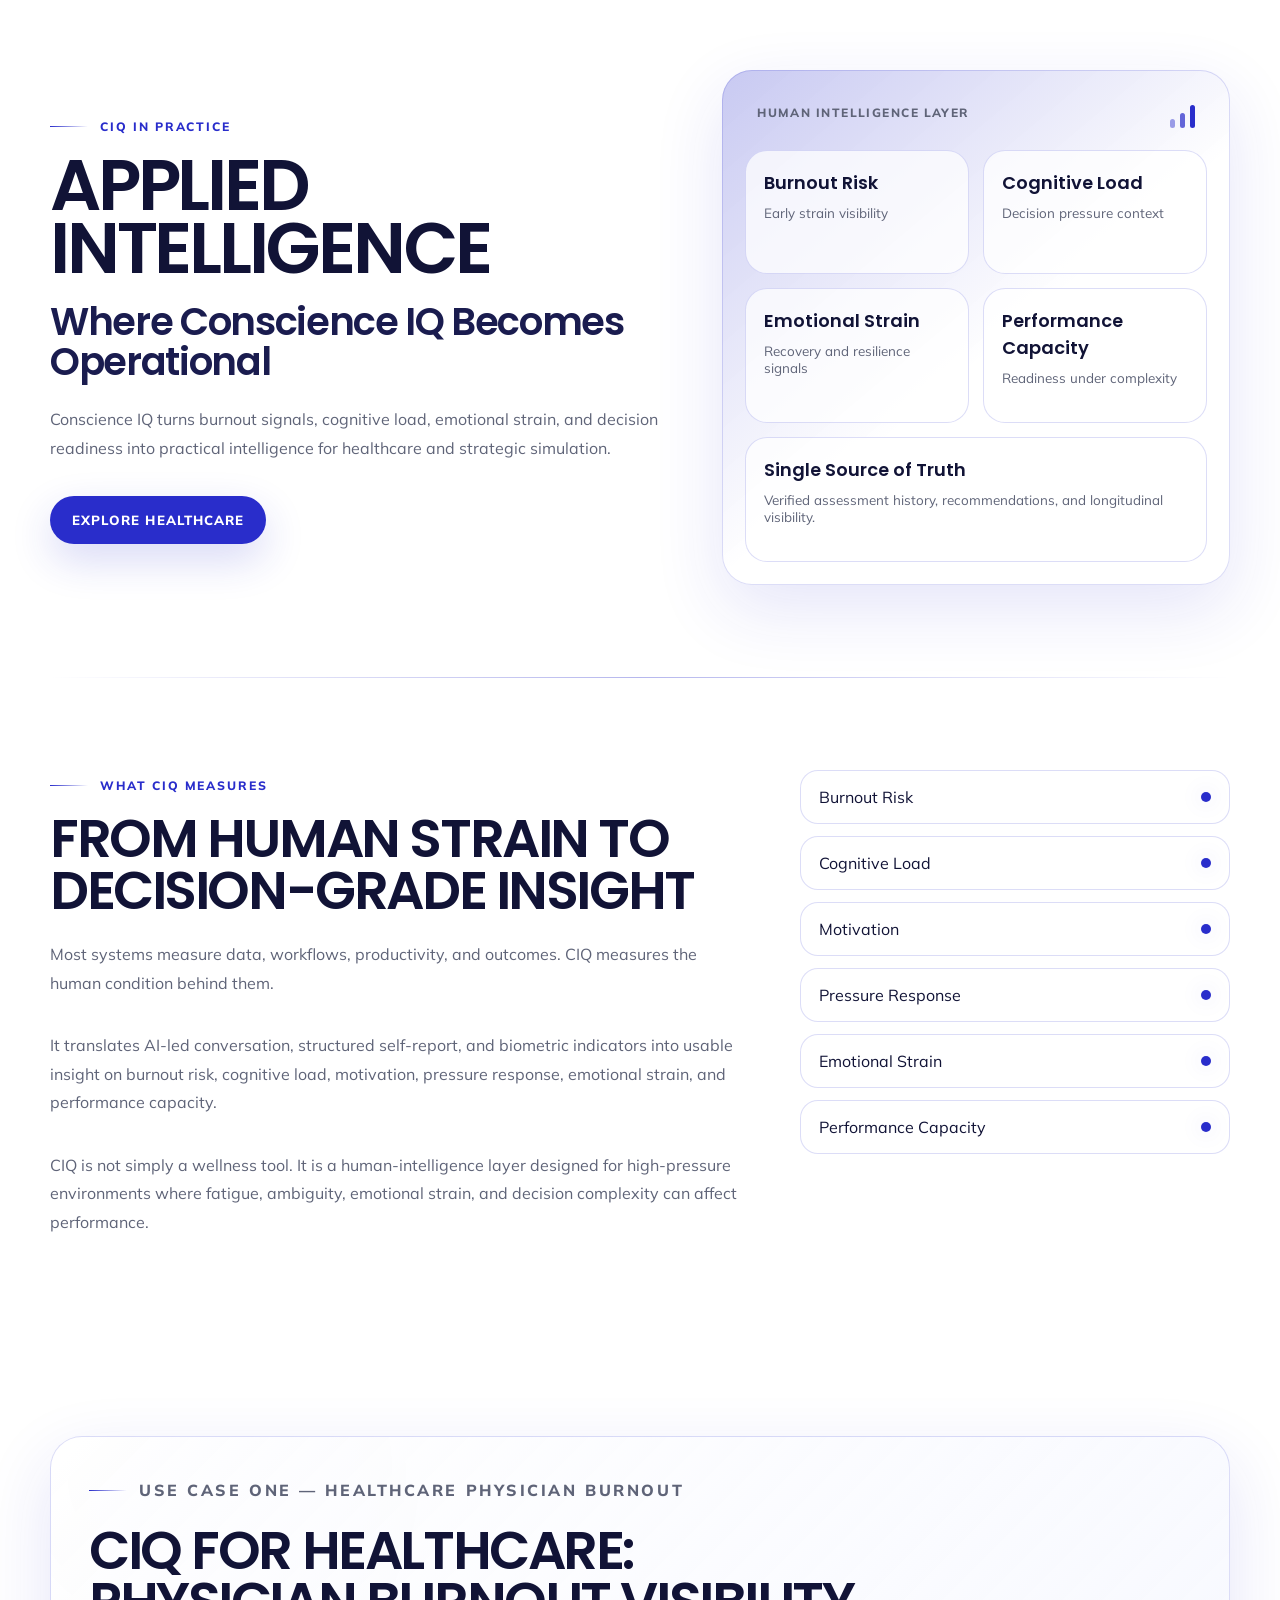
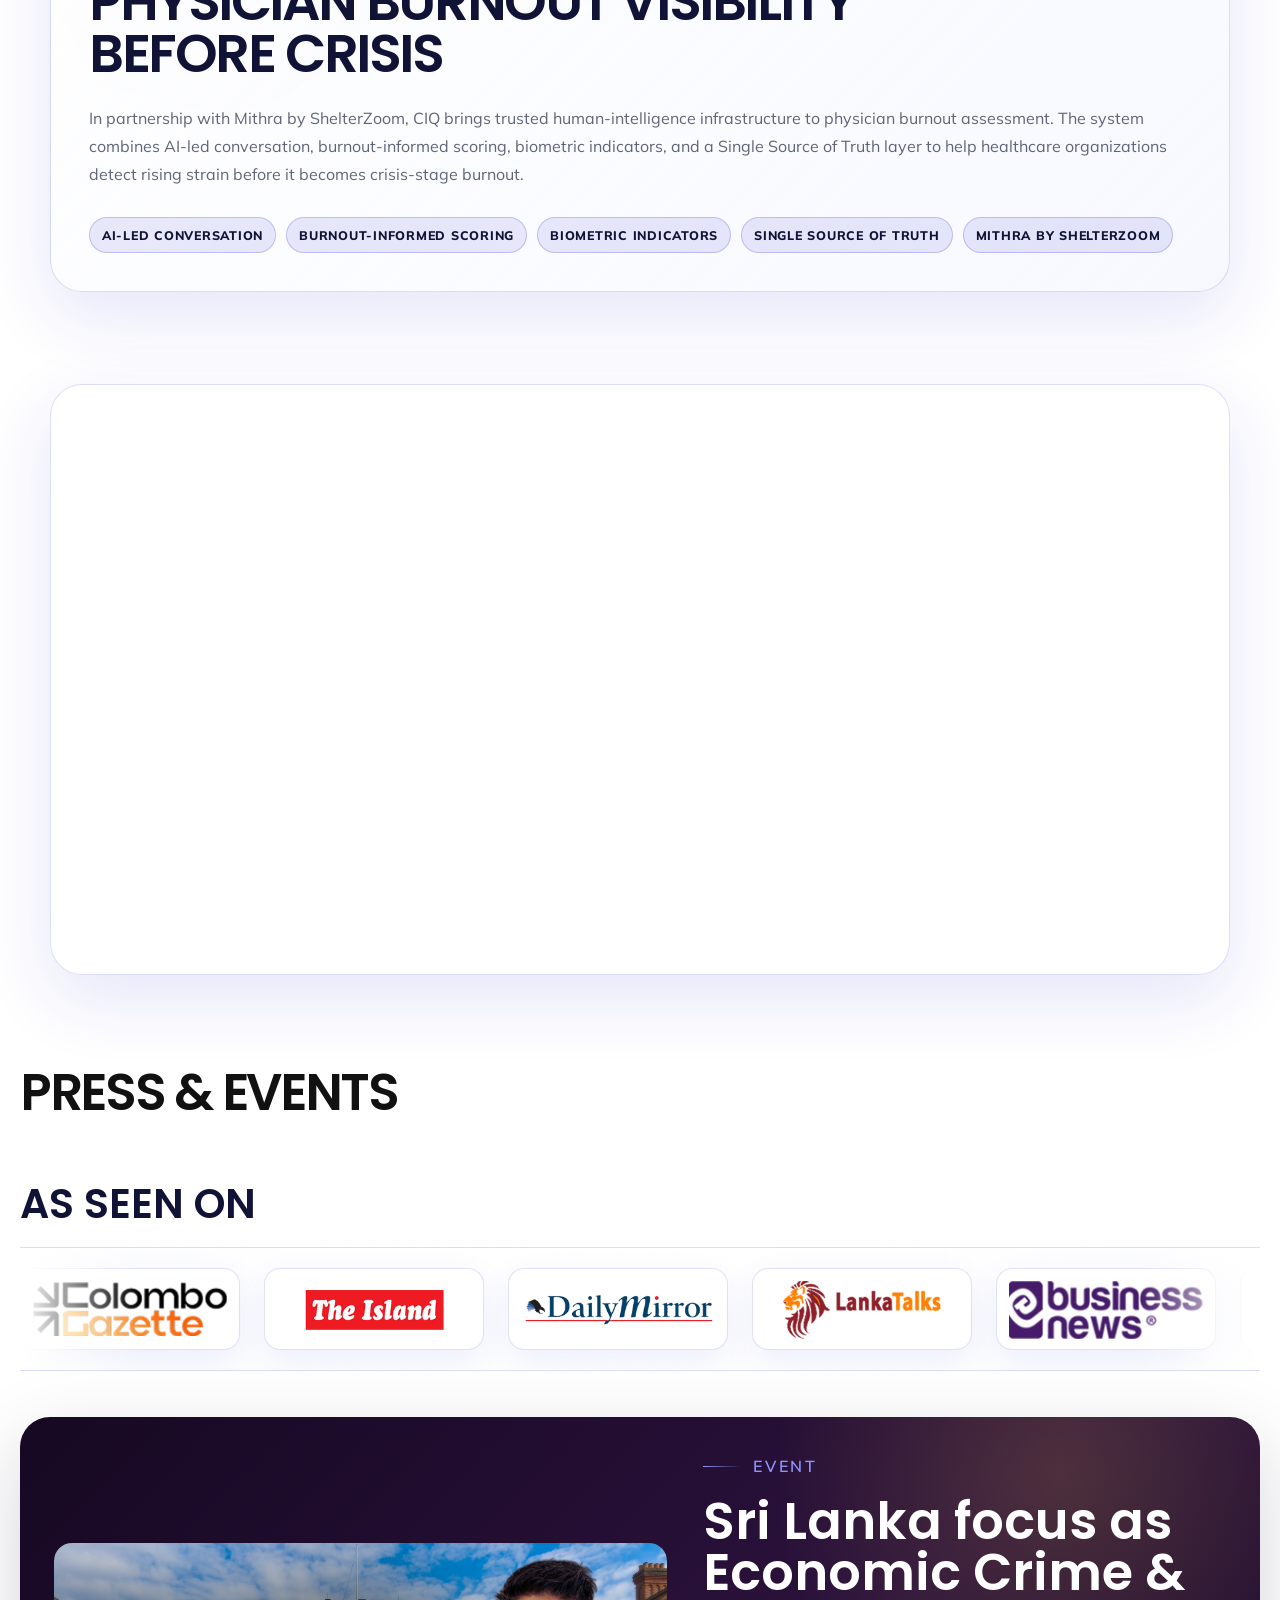
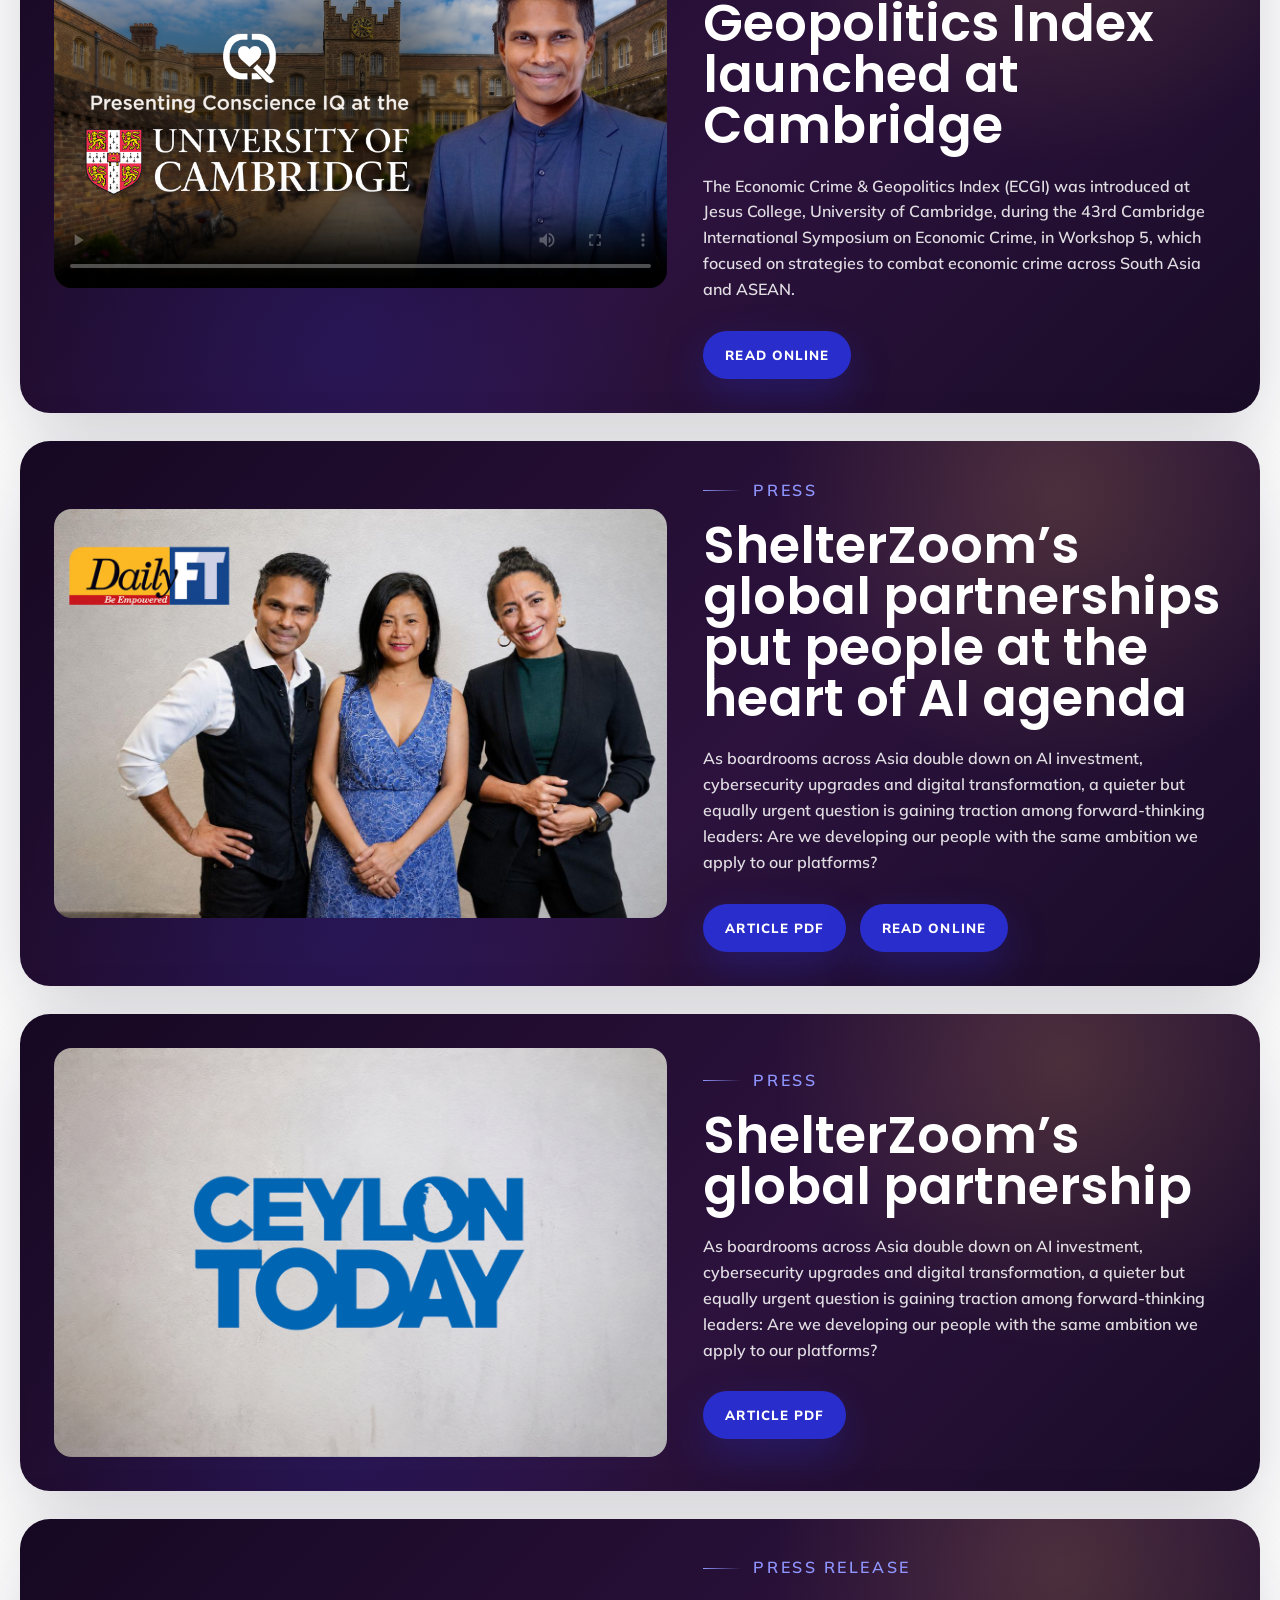
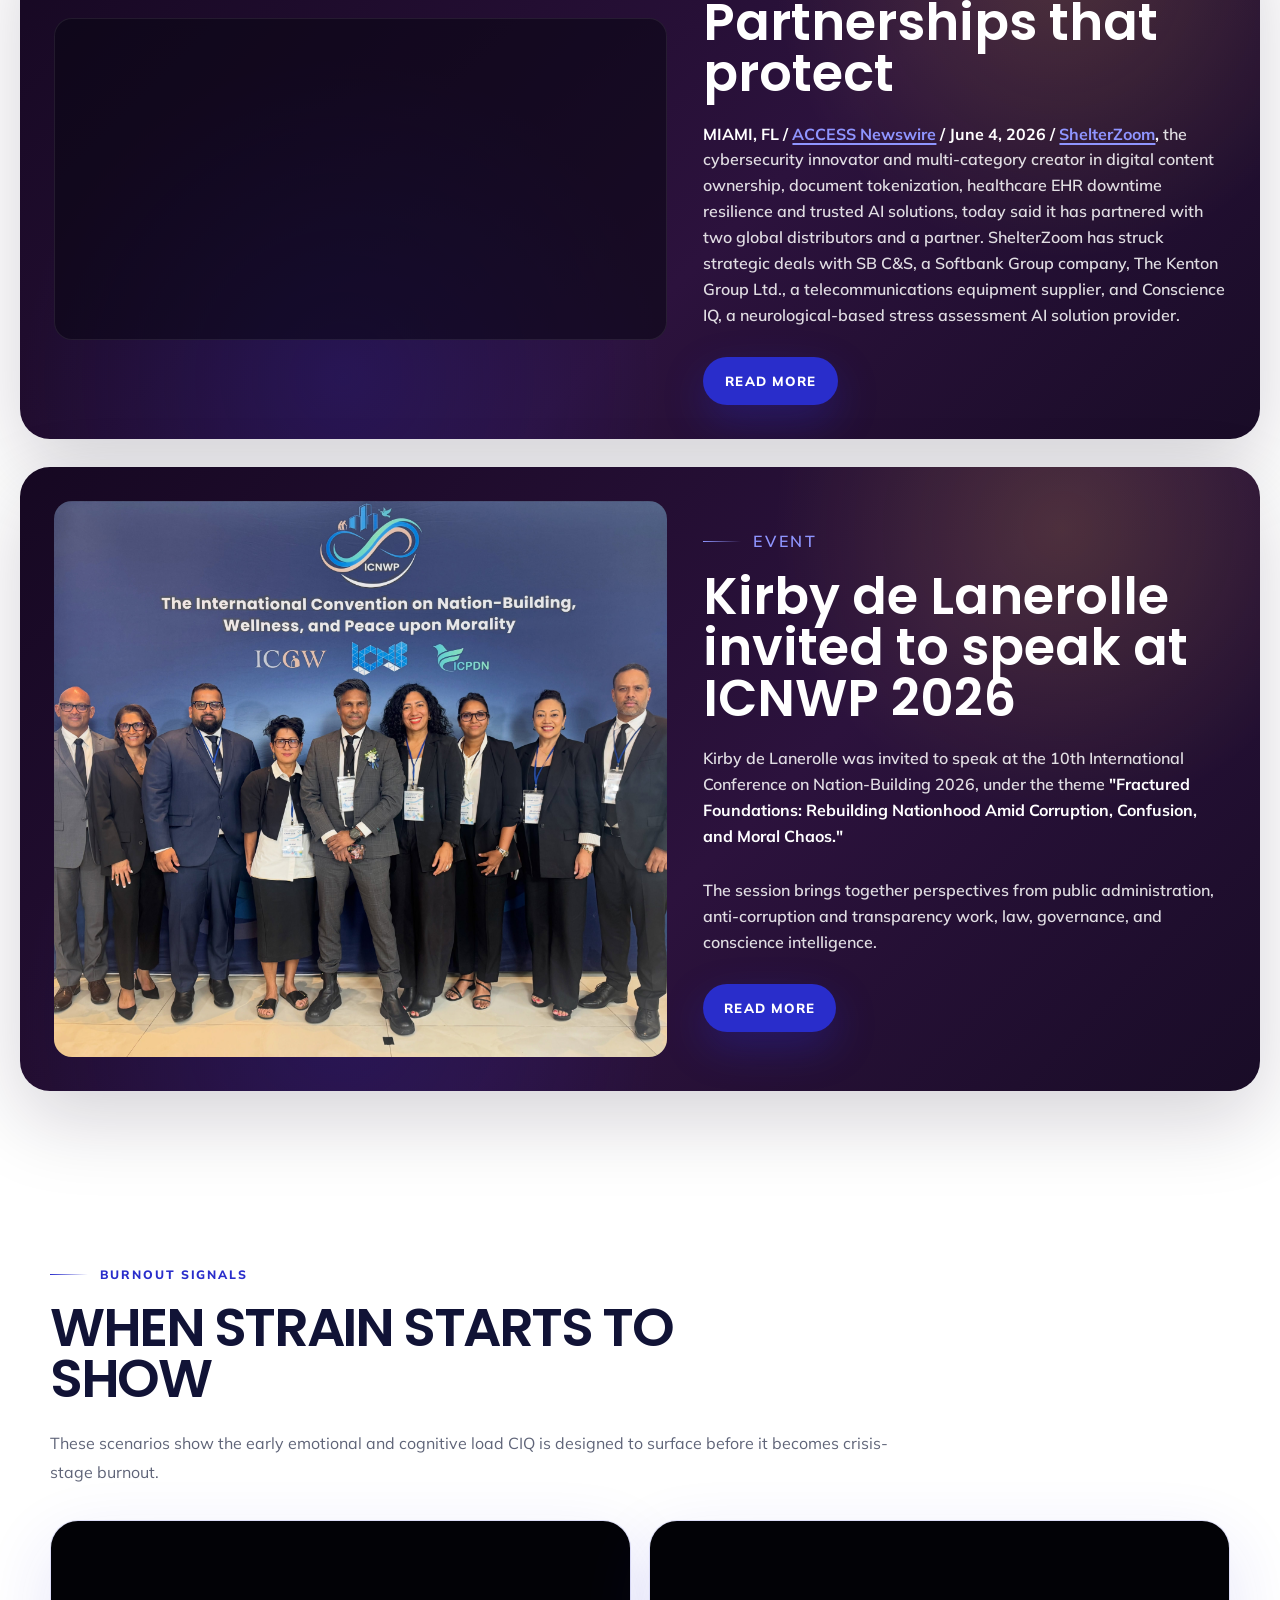
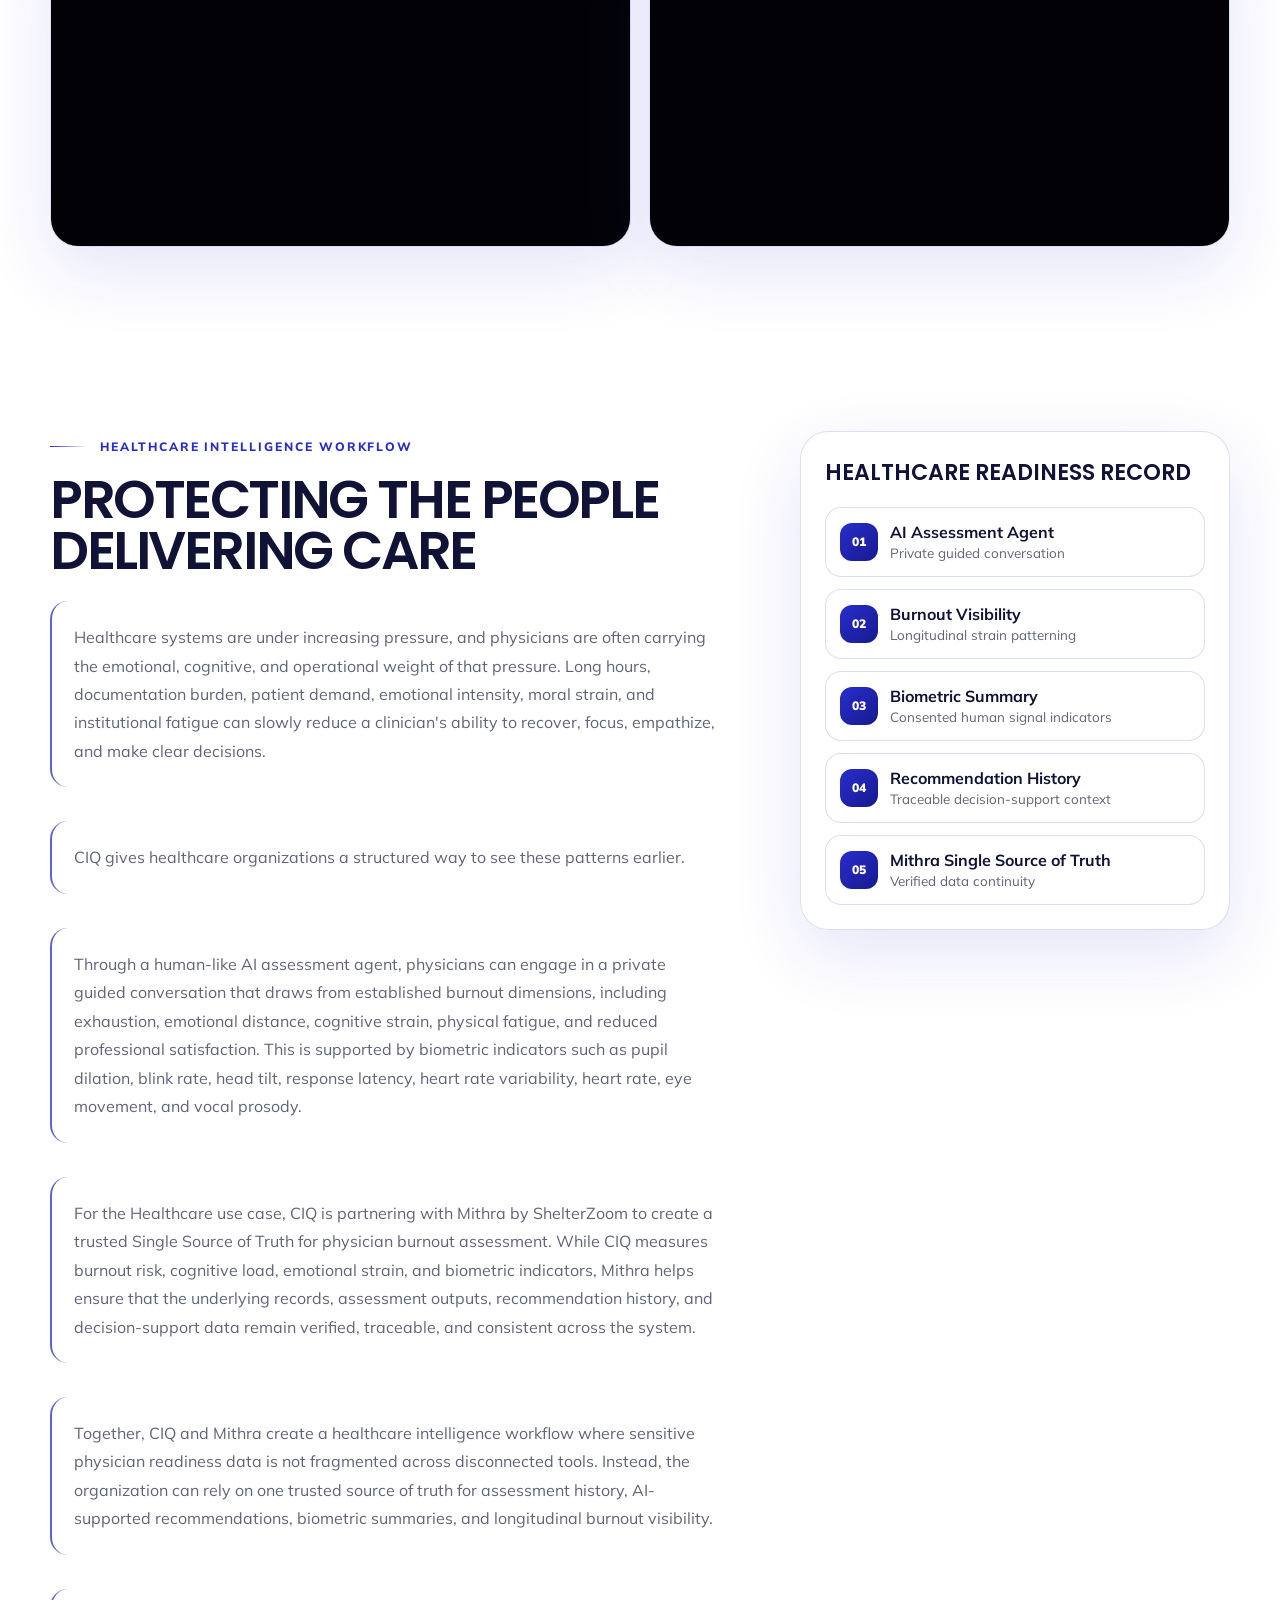
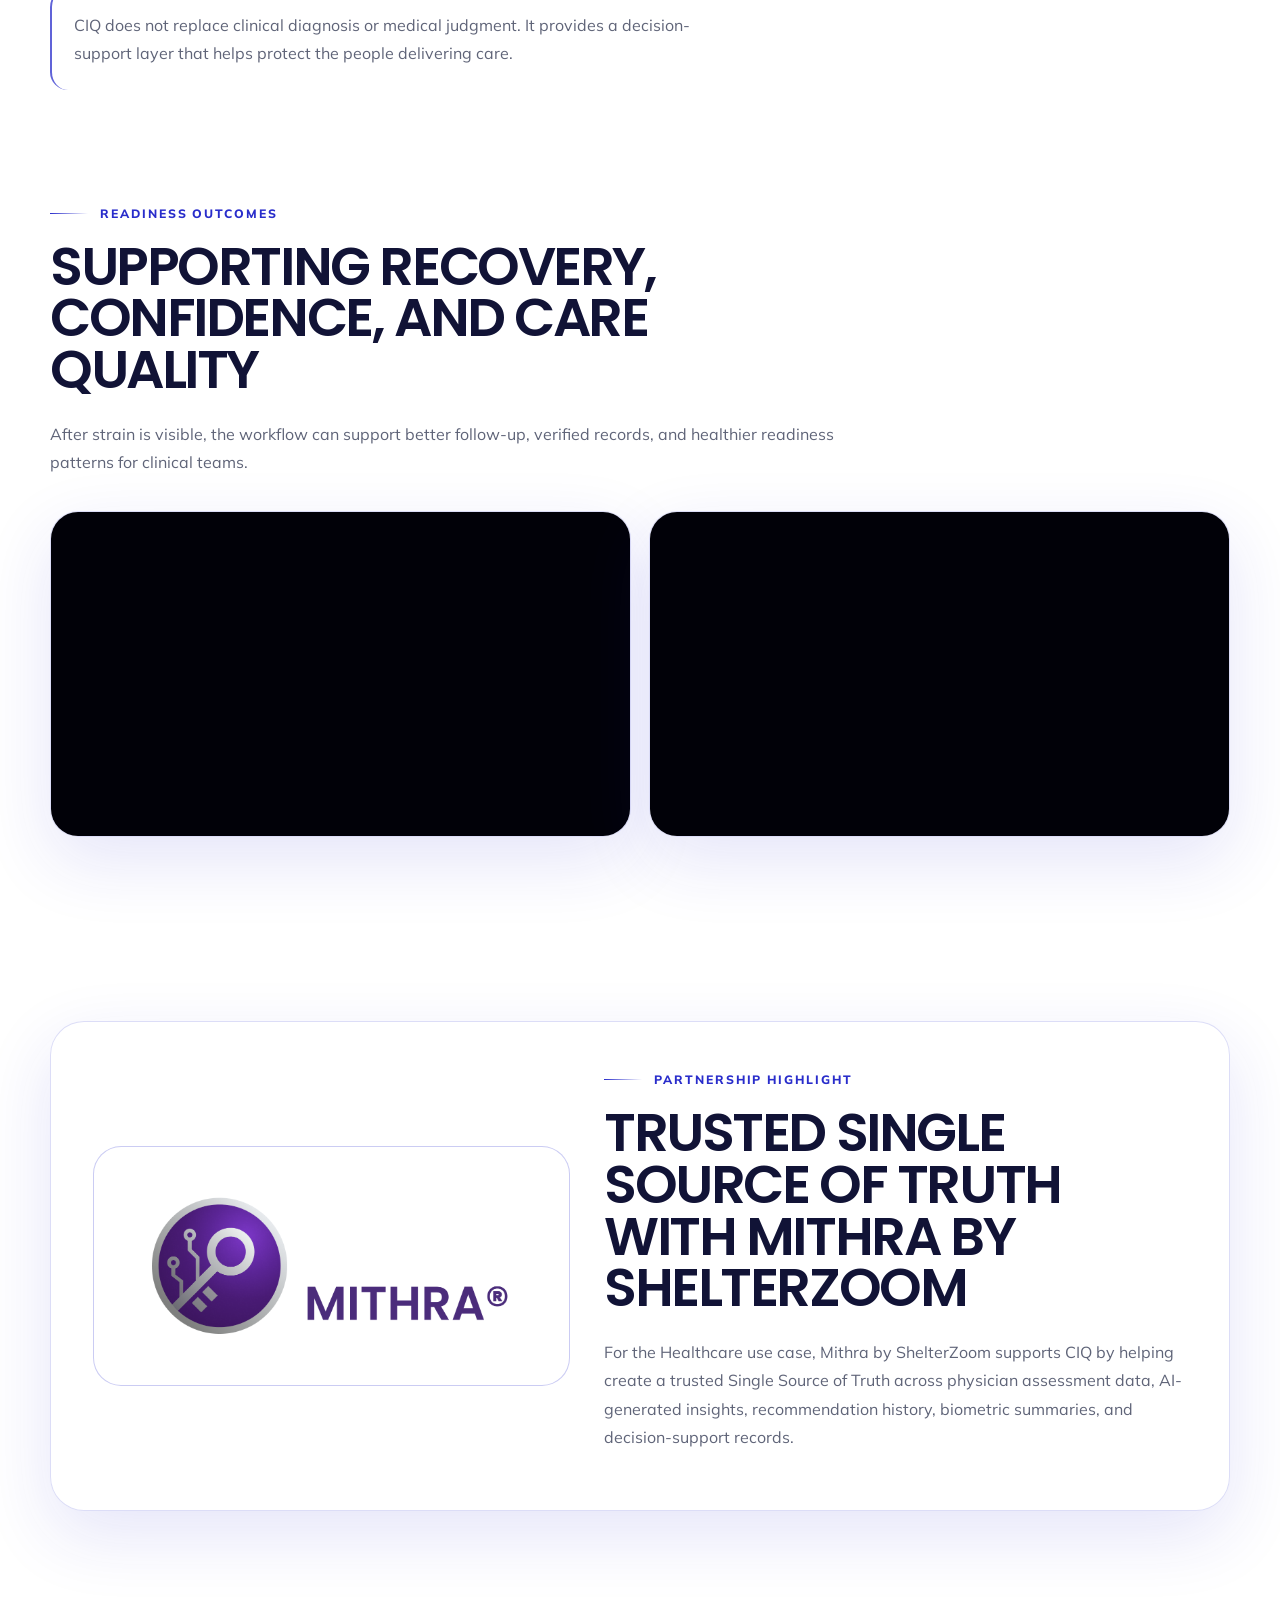
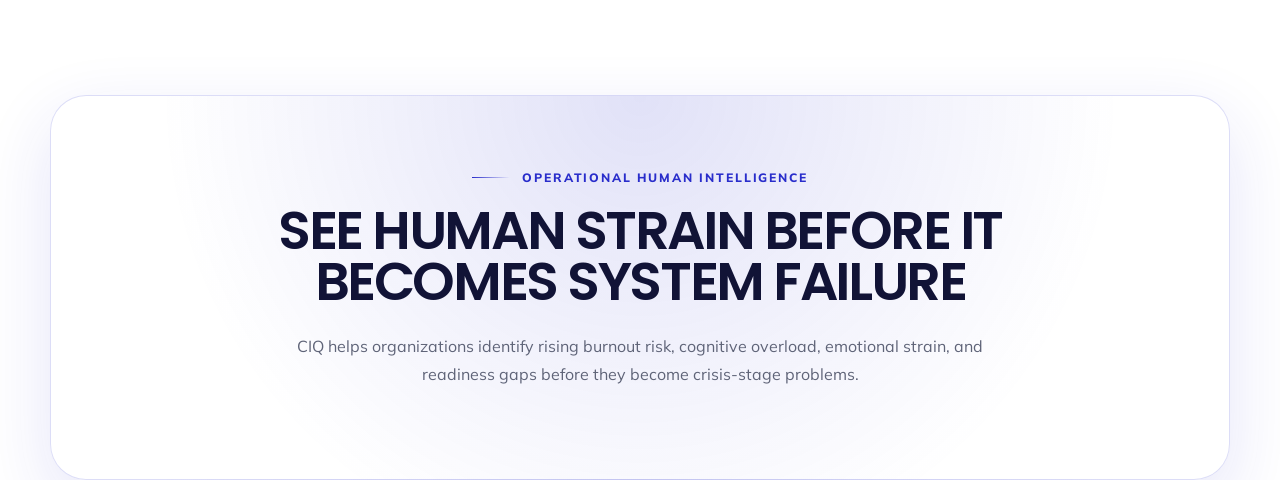
==== commit c58e4c51: "Improve embedded page load performance" ====
--- a/use-cases.html
+++ b/use-cases.html
@@ -132,7 +132,7 @@
                 rel="noopener"
                 aria-label="Colombo Gazette article"
               >
-                <img src="IMAGES/Logos-n_0003_colombo-gzt.png" alt="Colombo Gazette" />
+                <img src="IMAGES/Logos-n_0003_colombo-gzt.png" alt="Colombo Gazette" loading="lazy" decoding="async" />
               </a>
               <a
                 class="logo-link logo-link-wide"
@@ -141,7 +141,7 @@
                 rel="noopener"
                 aria-label="The Island article"
               >
-                <img src="IMAGES/Logos-n_0001_island.png" alt="The Island Online" />
+                <img src="IMAGES/Logos-n_0001_island.png" alt="The Island Online" loading="lazy" decoding="async" />
               </a>
               <a
                 class="logo-link logo-link-wide"
@@ -150,7 +150,7 @@
                 rel="noopener"
                 aria-label="Daily Mirror article"
               >
-                <img src="IMAGES/Logos-n_0000_Daily-mirror.png" alt="Daily Mirror Online" />
+                <img src="IMAGES/Logos-n_0000_Daily-mirror.png" alt="Daily Mirror Online" loading="lazy" decoding="async" />
               </a>
               <a
                 class="logo-link logo-link-wide"
@@ -159,7 +159,7 @@
                 rel="noopener"
                 aria-label="Lanka Talks article"
               >
-                <img src="IMAGES/Logos-n_0006_Lanka-talks.png" alt="Lanka Talks" />
+                <img src="IMAGES/Logos-n_0006_Lanka-talks.png" alt="Lanka Talks" loading="lazy" decoding="async" />
               </a>
               <a
                 class="logo-link logo-link-wide"
@@ -168,7 +168,7 @@
                 rel="noopener"
                 aria-label="Lanka Business News article"
               >
-                <img src="IMAGES/Logos-n_0005_buisness-news.png" alt="Lanka Business News" />
+                <img src="IMAGES/Logos-n_0005_buisness-news.png" alt="Lanka Business News" loading="lazy" decoding="async" />
               </a>
               <a
                 class="logo-link"
@@ -177,7 +177,7 @@
                 rel="noopener"
                 aria-label="Gold FM News article"
               >
-                <img src="IMAGES/Logos-n_0007_gold-fm.png" alt="Gold FM News" />
+                <img src="IMAGES/Logos-n_0007_gold-fm.png" alt="Gold FM News" loading="lazy" decoding="async" />
               </a>
               <a
                 class="logo-link logo-link-derana"
@@ -186,7 +186,7 @@
                 rel="noopener"
                 aria-label="Ada Derana Business article"
               >
-                <img src="IMAGES/derana%20(1).png" alt="Ada Derana Business" />
+                <img src="IMAGES/derana%20(1).png" alt="Ada Derana Business" loading="lazy" decoding="async" />
               </a>
             </div>
           </div>
@@ -194,12 +194,13 @@
         <article class="press-card press-card-video">
           <div class="press-media">
             <video
+              class="lazy-video"
               controls
               playsinline
               preload="none"
               poster="IMAGES/Thumb%20CIQ%20Cambridge%203.jpg.jpeg"
             >
-              <source src="VIDEOS/Cambridge%20Highlights%20High%20Res.mp4" type="video/mp4" />
+              <source data-src="VIDEOS/Cambridge%20Highlights%20High%20Res.mp4" type="video/mp4" />
               Your browser does not support the video tag.
             </video>
           </div>
@@ -225,6 +226,8 @@
             <img
               src="IMAGES/daily-ft-shelterzoom-ai-agenda.jpeg"
               alt="Daily FT feature with ShelterZoom and Conscience IQ leadership"
+              loading="lazy"
+              decoding="async"
             />
           </div>
           <div class="press-content">
@@ -258,6 +261,8 @@
             <img
               src="IMAGES/ceylon-today-shelterzoom-ai-agenda.jpeg"
               alt="Ceylon Today feature with ShelterZoom and Conscience IQ leadership"
+              loading="lazy"
+              decoding="async"
             />
           </div>
           <div class="press-content">
@@ -282,6 +287,8 @@
             <img
               src="IMAGES/shelterzoom-press-partnerships.jpeg"
               alt="ShelterZoom strategic partnerships: Partners in protection"
+              loading="lazy"
+              decoding="async"
             />
           </div>
           <div class="press-content">
@@ -314,6 +321,8 @@
             <img
               src="IMAGES/icnwp-2026-kirby-event.jpeg"
               alt="Kirby de Lanerolle with delegates at the 10th International Conference on Nation-Building 2026"
+              loading="lazy"
+              decoding="async"
             />
           </div>
           <div class="press-content">
@@ -503,7 +512,7 @@
       <section class="section" aria-labelledby="mithra-title">
         <article class="partnership">
           <div class="secure-mark" aria-label="Mithra logo">
-            <img src="IMAGES/Mithra-logo-website-1.png" alt="Mithra" />
+            <img src="IMAGES/Mithra-logo-website-1.png" alt="Mithra" loading="lazy" decoding="async" />
           </div>
           <div>
             <p class="eyebrow">Partnership Highlight</p>
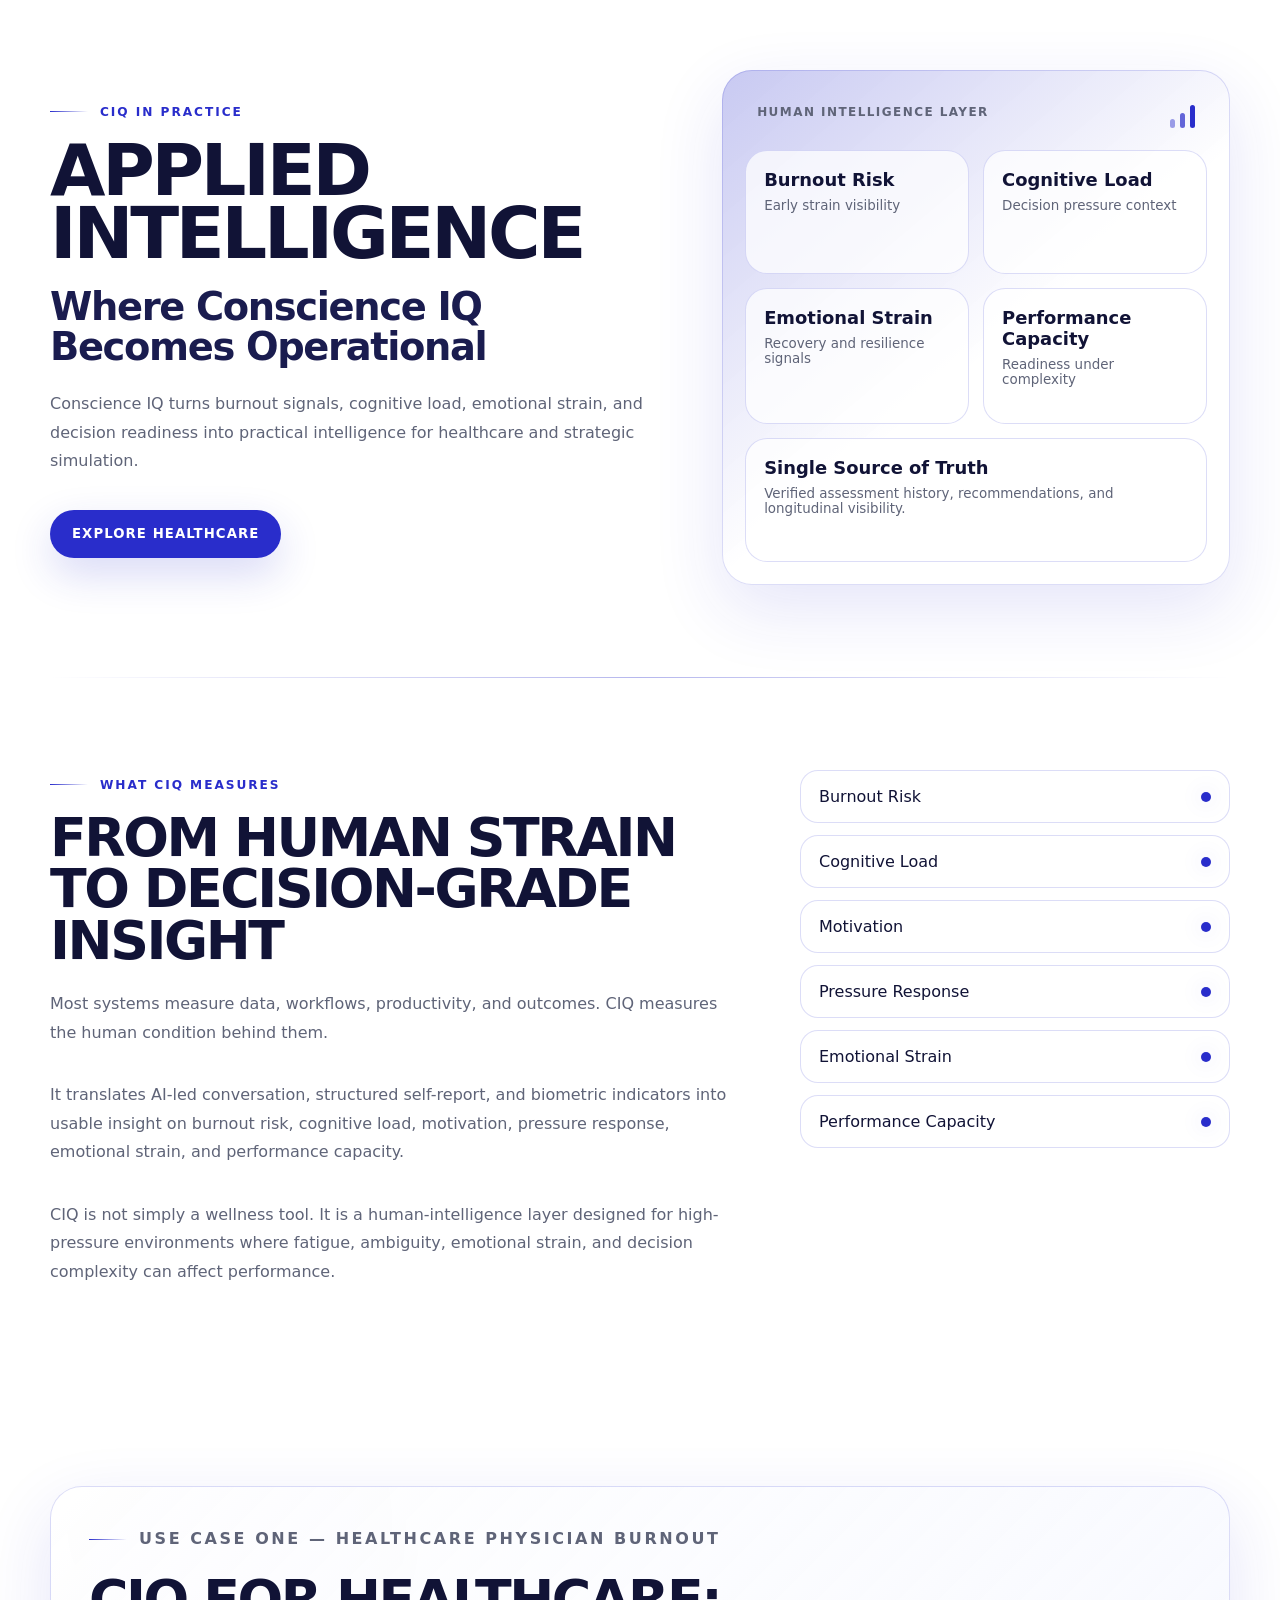
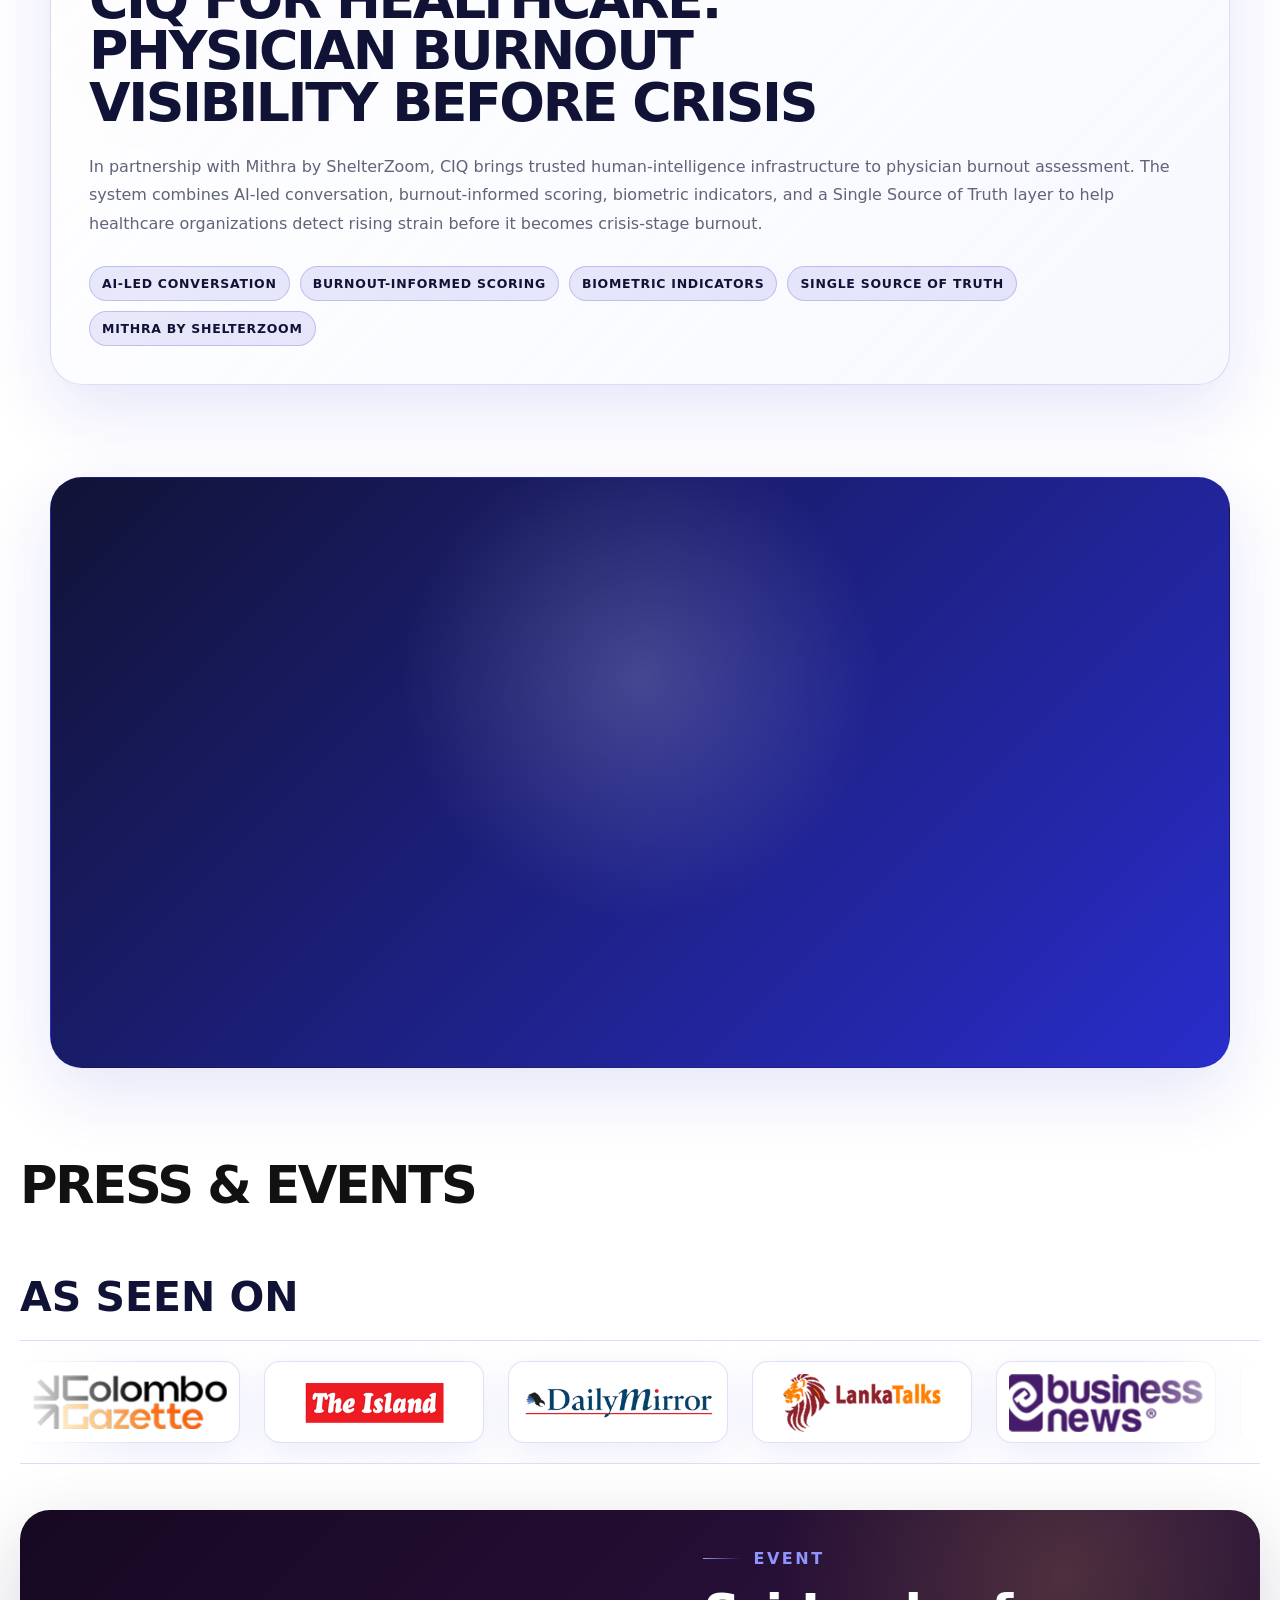
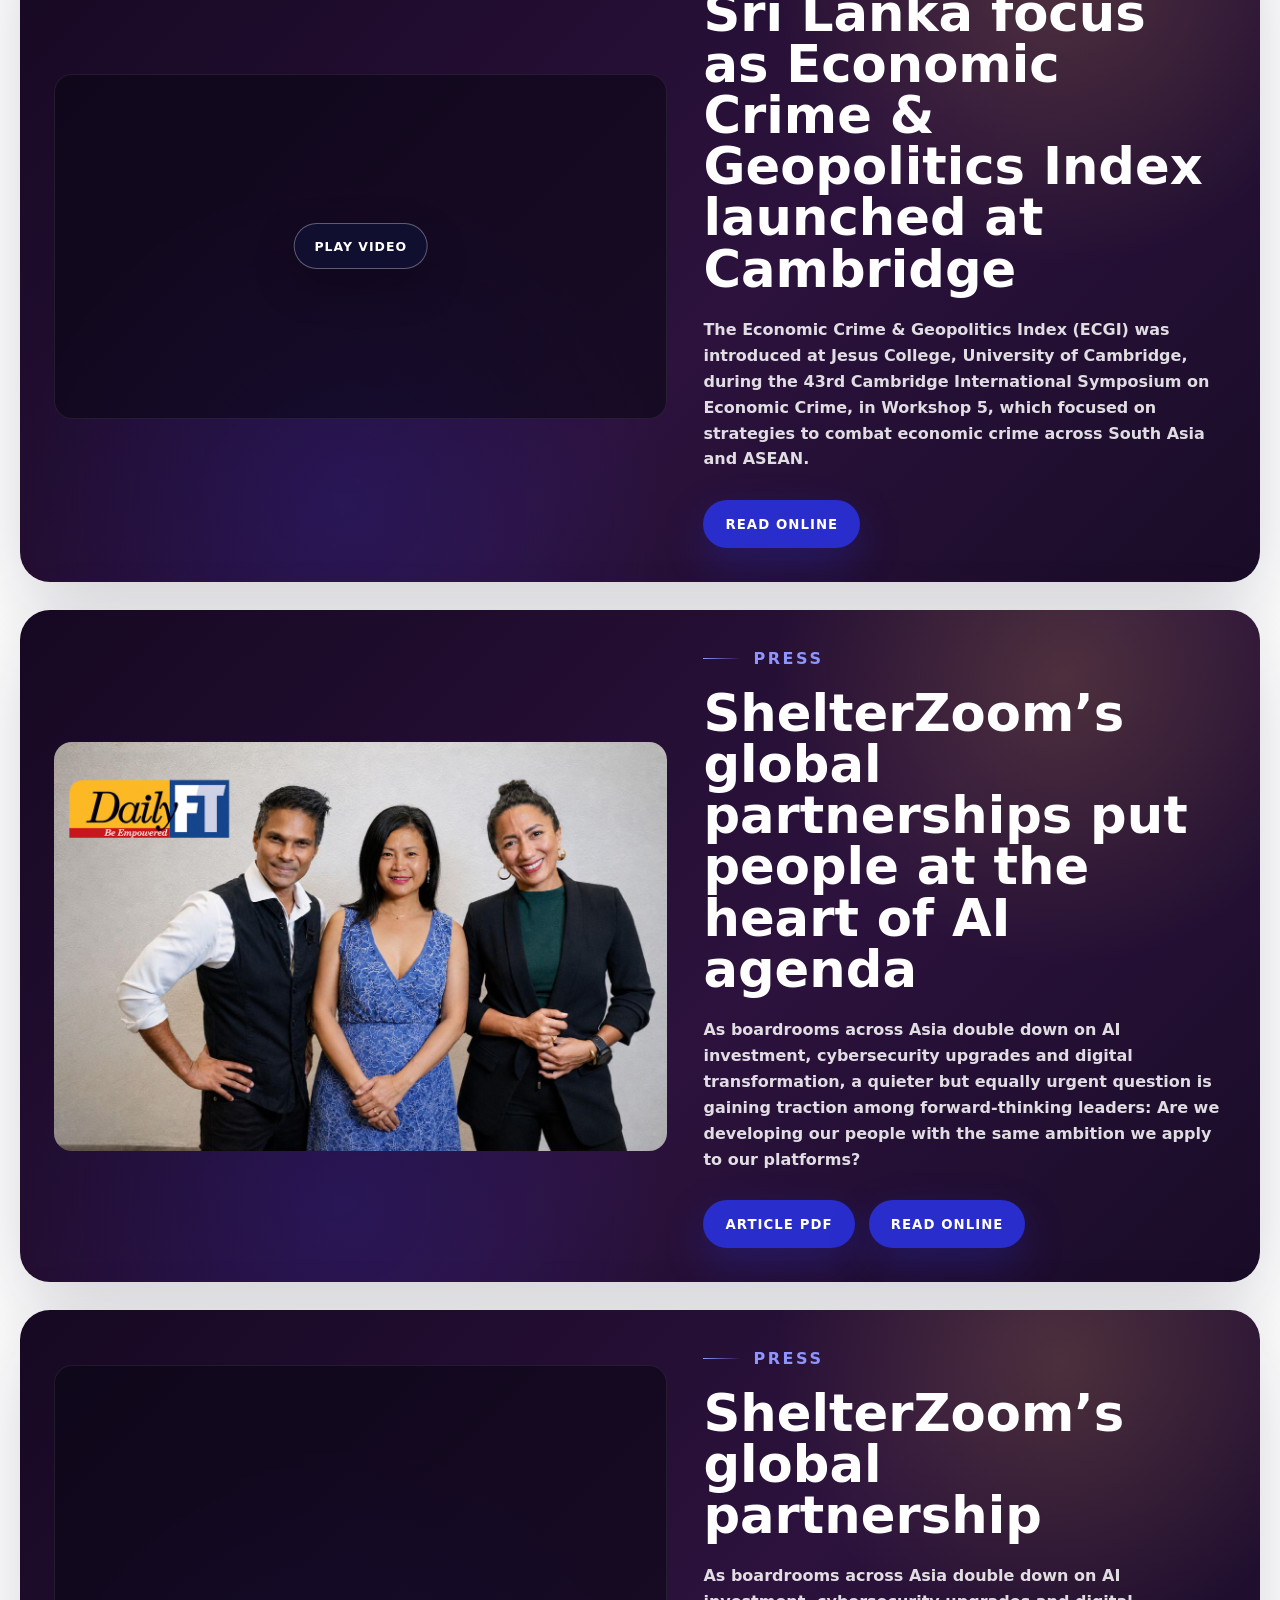
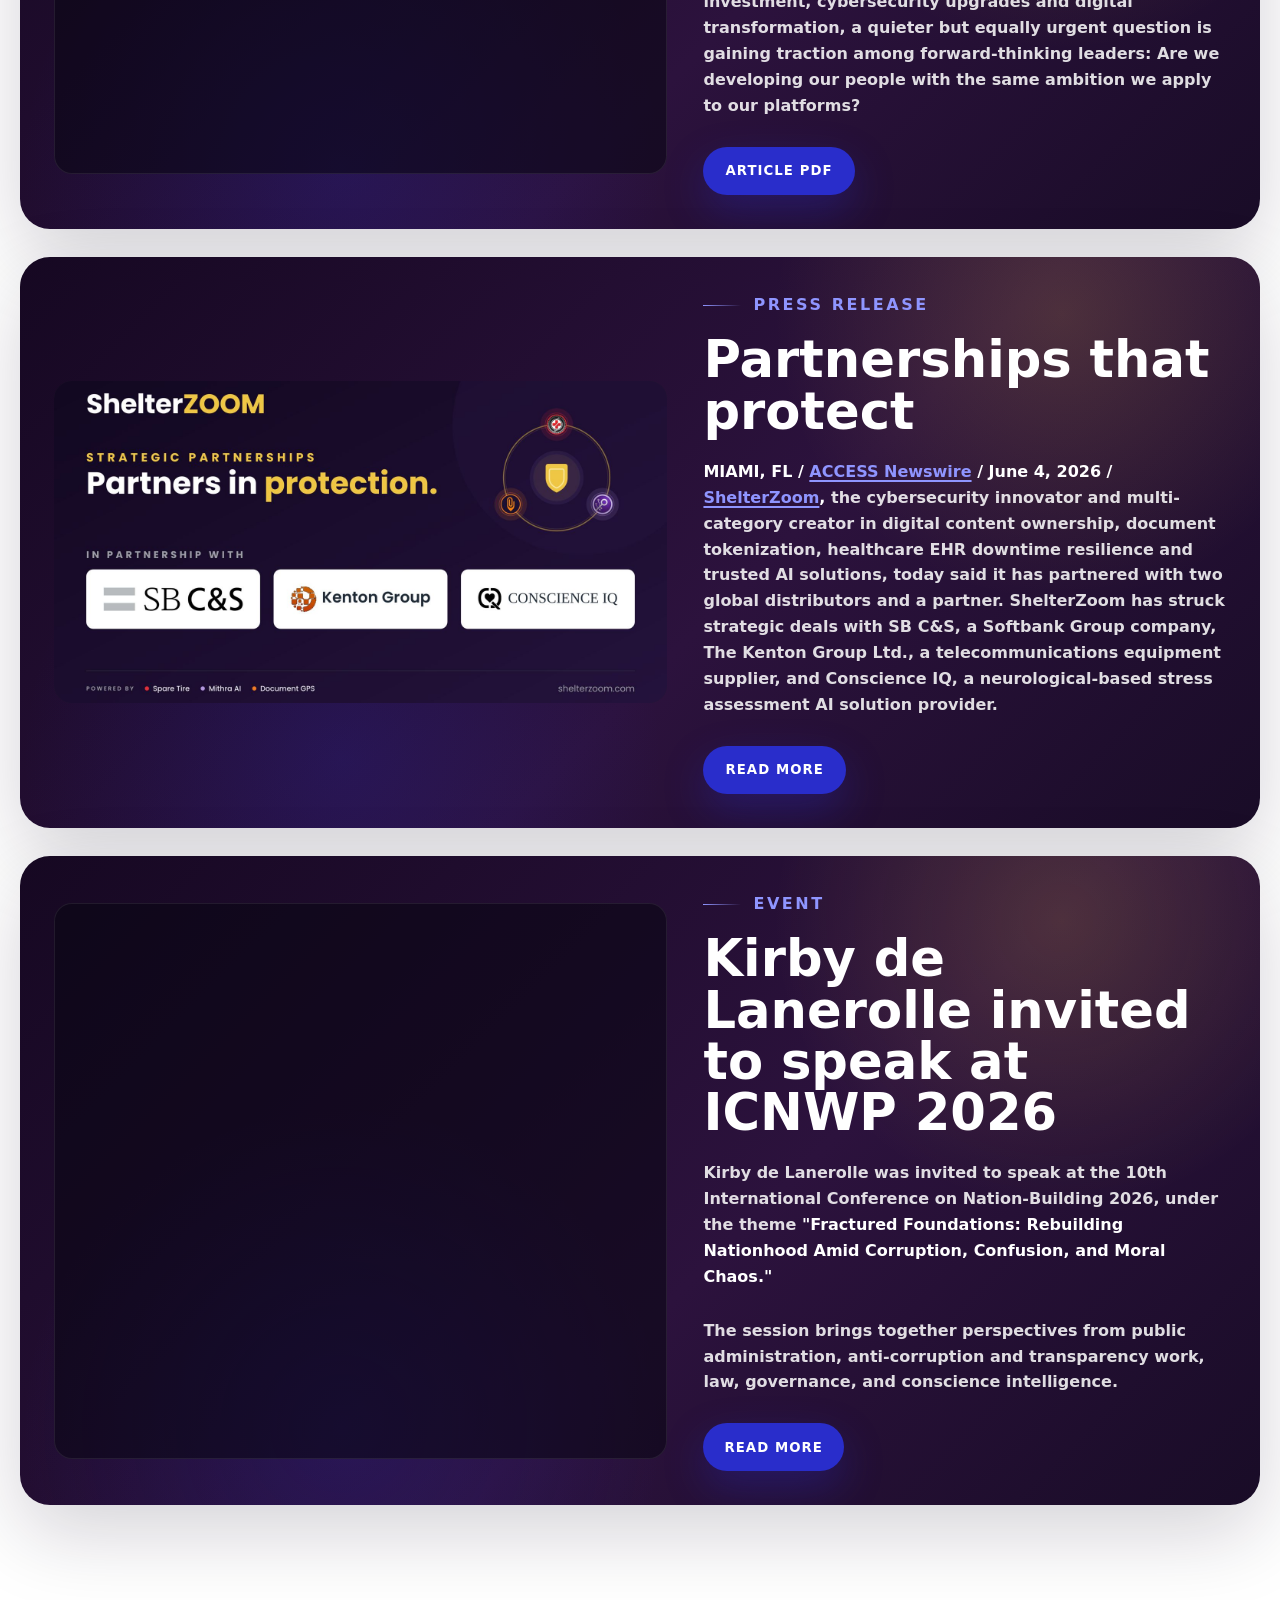
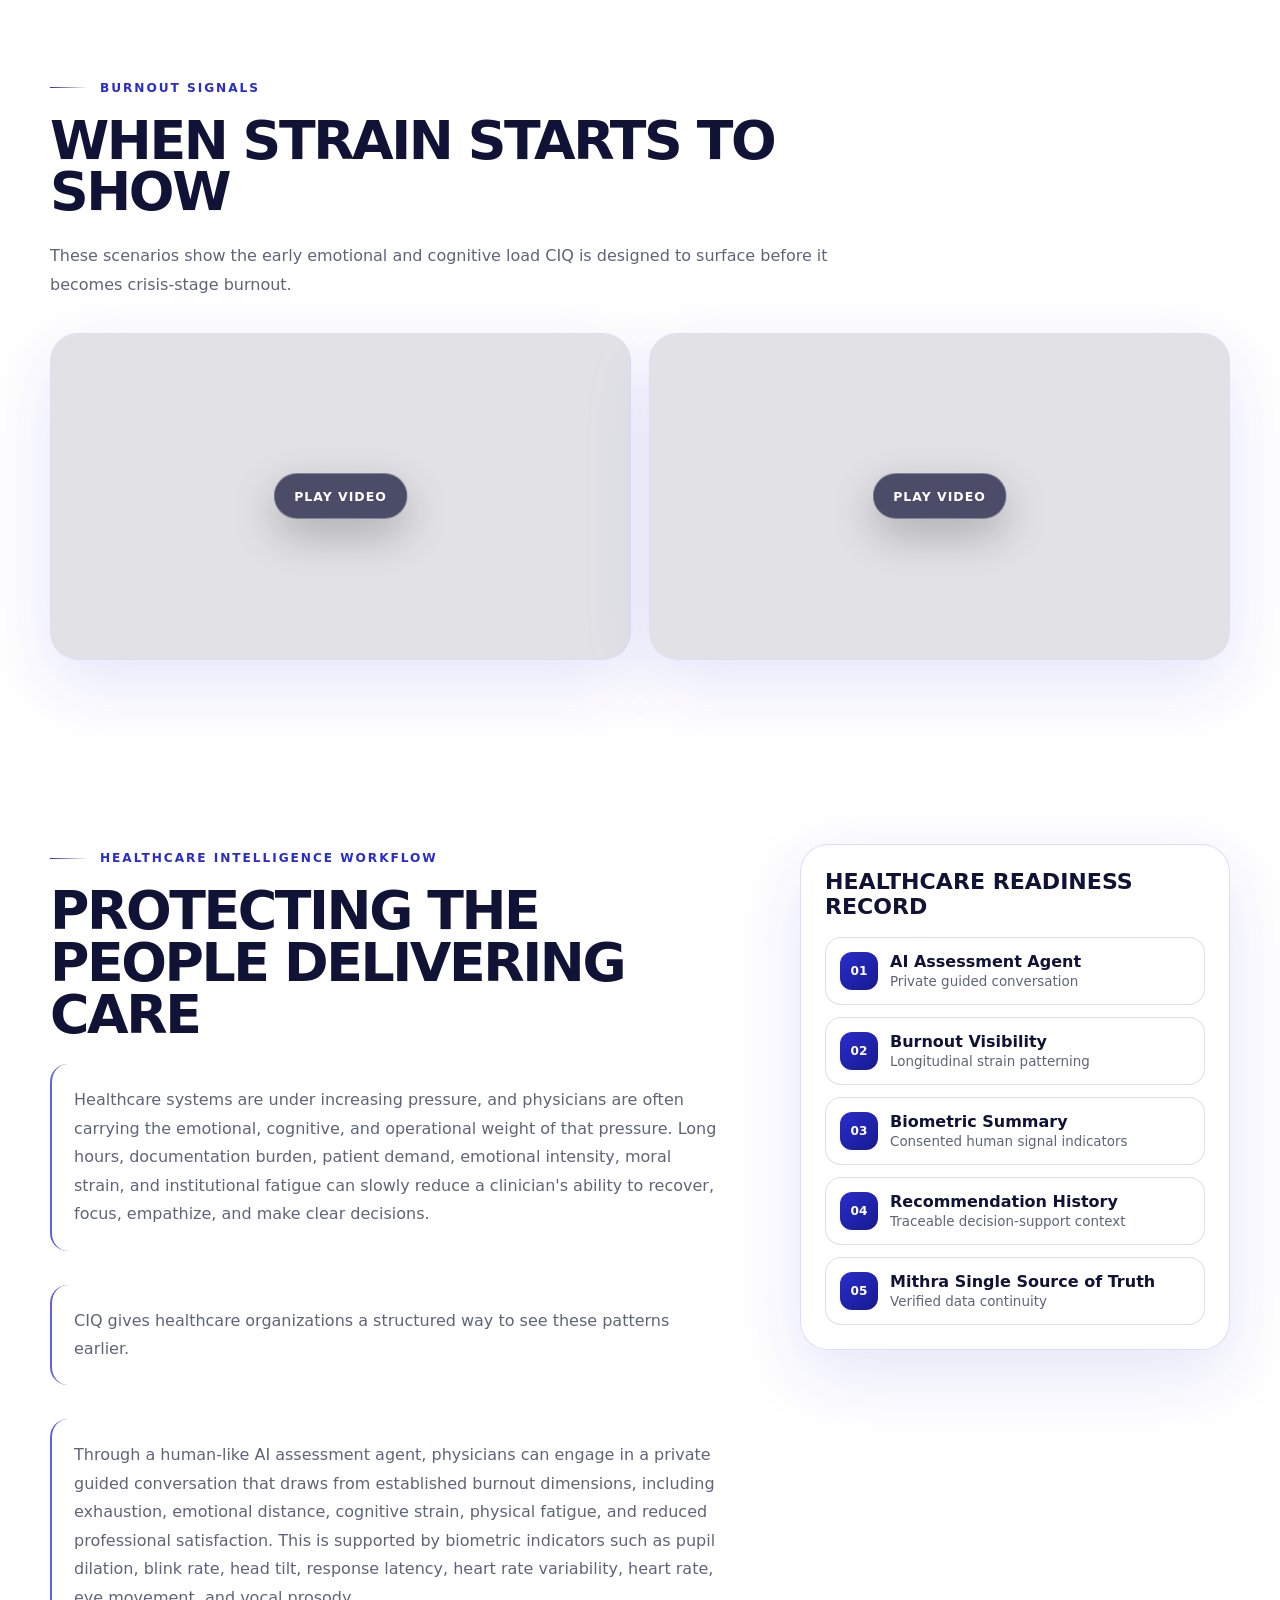
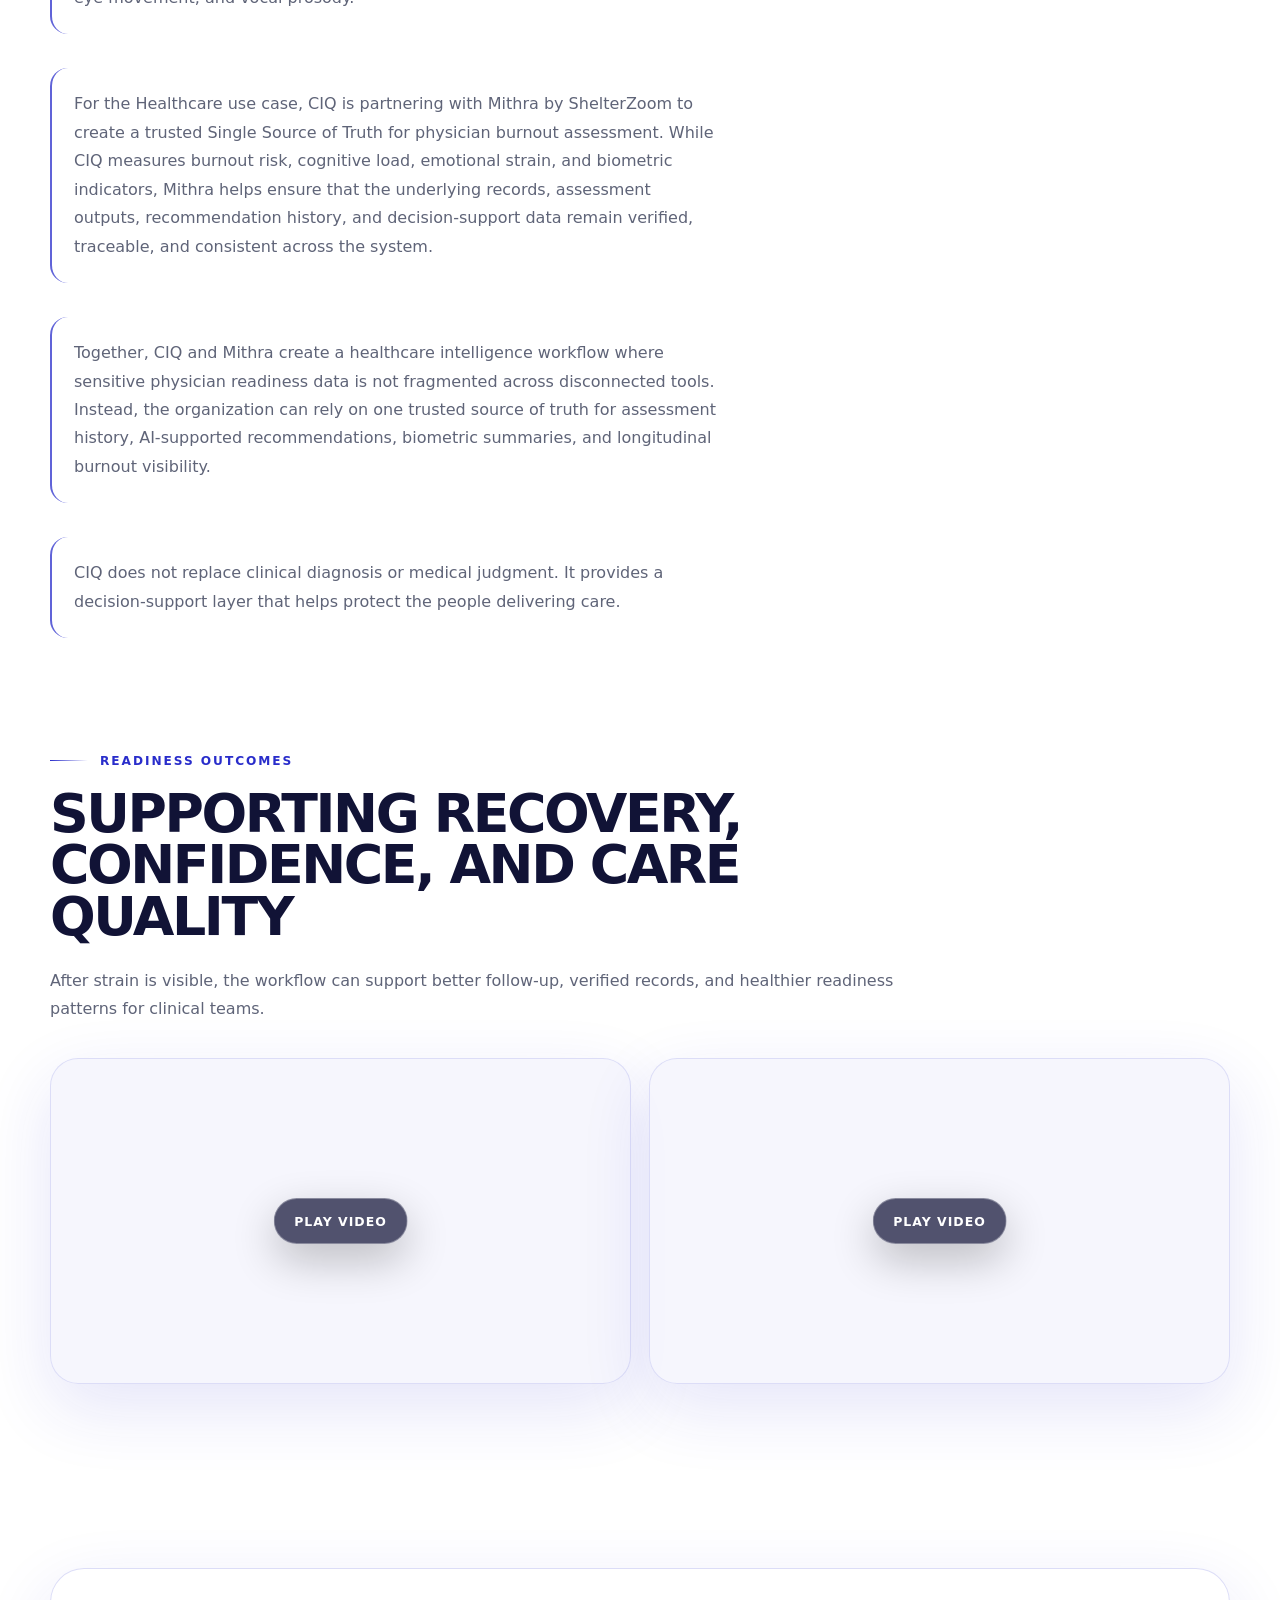
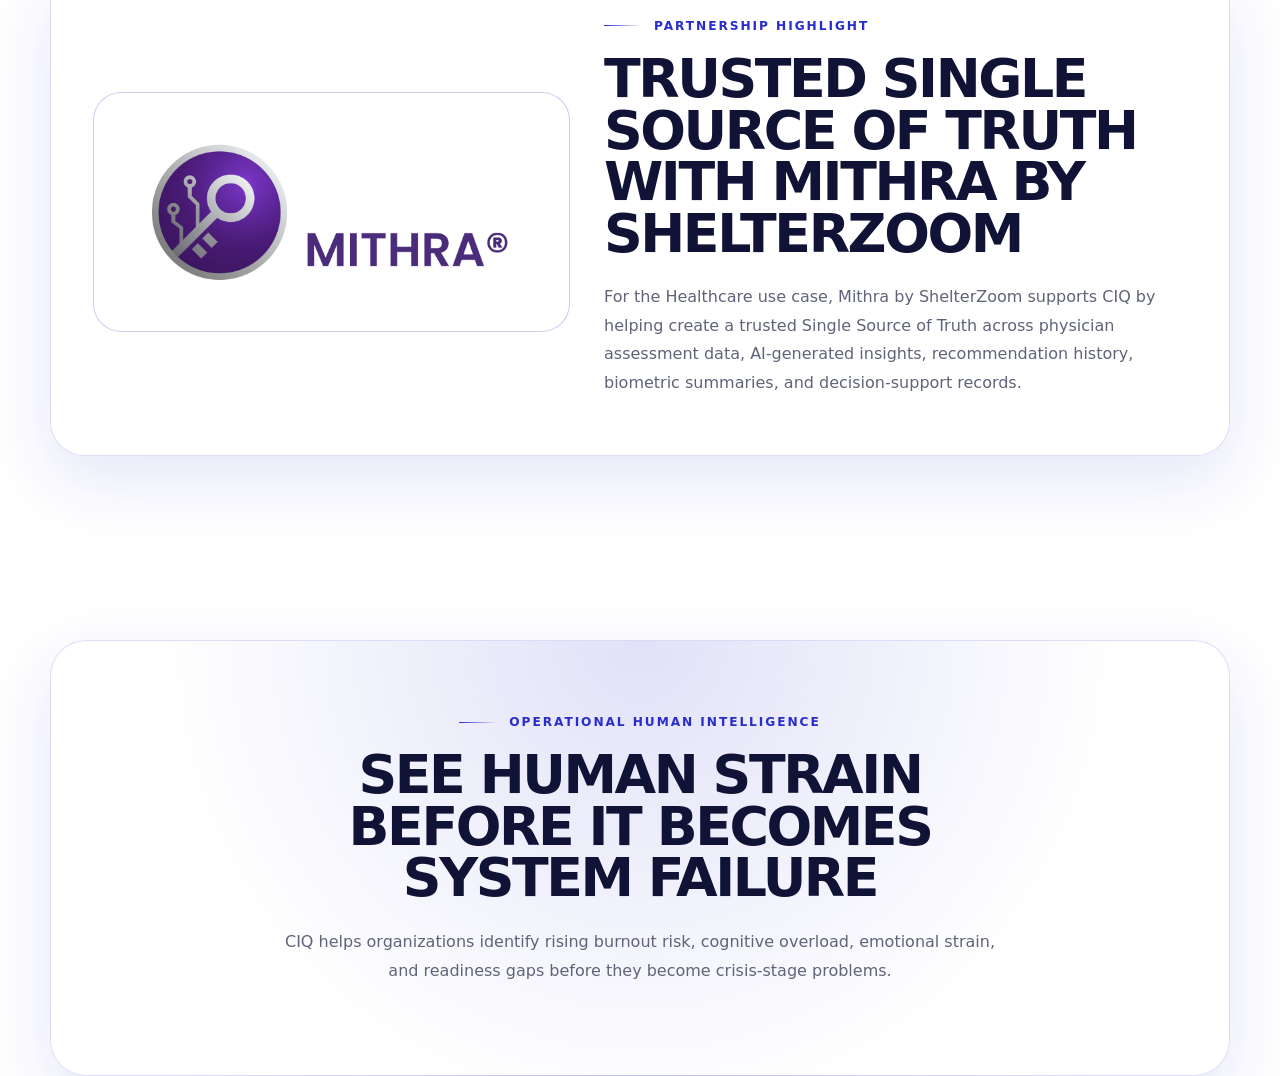
==== commit 85d13358: "Defer iframe media loading" ====
--- a/use-cases.html
+++ b/use-cases.html
@@ -112,7 +112,7 @@
 
       <section class="section video-section" aria-label="Healthcare burnout visibility video">
         <div class="video-frame">
-          <video class="lazy-video" autoplay muted loop playsinline preload="none">
+          <video class="lazy-video" data-auto-load-delay="2500" muted loop playsinline preload="none">
             <source data-src="VIDEOS/Ciq%20X%20Healthcare%20Low%20Res.mp4" type="video/mp4" />
             Your browser does not support the video tag.
           </video>
@@ -404,13 +404,13 @@
         </div>
         <div class="image-grid mood-grid sad-mood video-grid" aria-label="Physician strain video examples">
           <figure class="image-card video-card">
-            <video class="lazy-video" autoplay muted loop playsinline preload="none">
+            <video class="lazy-video" muted loop playsinline preload="none">
               <source data-src="VIDEOS/Troubled%20Doctors%20CIQ%20x%20Healthcare.mp4" type="video/mp4" />
               Your browser does not support the video tag.
             </video>
           </figure>
           <figure class="image-card video-card">
-            <video class="lazy-video" autoplay muted loop playsinline preload="none">
+            <video class="lazy-video" muted loop playsinline preload="none">
               <source data-src="VIDEOS/UI%20Before%20-%20CIQ%20x%20Healthcare%20.mp4" type="video/mp4" />
               Your browser does not support the video tag.
             </video>
@@ -495,13 +495,13 @@
         </div>
         <div class="image-grid mood-grid happy-mood video-grid" aria-label="Healthcare readiness video examples">
           <figure class="image-card video-card">
-            <video class="lazy-video" autoplay muted loop playsinline preload="none">
+            <video class="lazy-video" muted loop playsinline preload="none">
               <source data-src="VIDEOS/UI%20after.mp4" type="video/mp4" />
               Your browser does not support the video tag.
             </video>
           </figure>
           <figure class="image-card video-card">
-            <video class="lazy-video" autoplay muted loop playsinline preload="none">
+            <video class="lazy-video" muted loop playsinline preload="none">
               <source data-src="VIDEOS/CIQ%20x%20Healthcare%20Ui%20After.mp4" type="video/mp4" />
               Your browser does not support the video tag.
             </video>
--- a/css/use-cases.css
+++ b/css/use-cases.css
@@ -1,5 +1,3 @@
-@import url("https://fonts.googleapis.com/css2?family=Inter:wght@400;500;600;700;800;900&family=Mulish:wght@400;500;600;700;800;900&family=Poppins:wght@600&display=swap");
-
 :root {
   --ink: #111336;
   --charcoal: #1a1c4f;
@@ -13,9 +11,8 @@
   --brand-soft: rgba(41, 45, 203, 0.1);
   --brand-glow: rgba(41, 45, 203, 0.18);
   --shadow: 0 24px 70px rgba(41, 45, 203, 0.12);
-  --font-body: Mulish, Inter, ui-sans-serif, system-ui, -apple-system, BlinkMacSystemFont, "Segoe UI", sans-serif;
-  --font-heading: Poppins, Mulish, Inter, ui-sans-serif, system-ui, -apple-system, BlinkMacSystemFont, "Segoe UI",
-    sans-serif;
+  --font-body: Inter, ui-sans-serif, system-ui, -apple-system, BlinkMacSystemFont, "Segoe UI", sans-serif;
+  --font-heading: Inter, ui-sans-serif, system-ui, -apple-system, BlinkMacSystemFont, "Segoe UI", sans-serif;
 }
 
 * {
@@ -345,6 +342,7 @@
 }
 
 .video-frame {
+  position: relative;
   overflow: hidden;
   border: 1px solid var(--line);
   border-radius: 32px;
@@ -356,6 +354,47 @@
   display: block;
   width: 100%;
   height: auto;
+}
+
+.deferred-video {
+  position: relative;
+  min-height: 220px;
+  background:
+    radial-gradient(circle at 50% 34%, rgba(255, 255, 255, 0.18), transparent 15rem),
+    linear-gradient(135deg, #111336, #292dcb);
+}
+
+.deferred-video video {
+  opacity: 0;
+  transition: opacity 220ms ease;
+}
+
+.deferred-video.is-loaded video {
+  opacity: 1;
+}
+
+.video-load-button {
+  position: absolute;
+  inset: 50% auto auto 50%;
+  z-index: 3;
+  min-height: 46px;
+  padding: 0 20px;
+  border: 1px solid rgba(255, 255, 255, 0.32);
+  border-radius: 999px;
+  color: #ffffff;
+  font: inherit;
+  font-size: 0.78rem;
+  font-weight: 800;
+  letter-spacing: 0.08em;
+  text-transform: uppercase;
+  cursor: pointer;
+  background: rgba(17, 19, 54, 0.72);
+  box-shadow: 0 16px 44px rgba(0, 0, 0, 0.24);
+  transform: translate(-50%, -50%);
+}
+
+.deferred-video.is-loaded .video-load-button {
+  display: none;
 }
 
 .press-section {
@@ -499,6 +538,7 @@
 }
 
 .press-media {
+  position: relative;
   overflow: hidden;
   border-radius: 18px;
   background: rgba(10, 6, 20, 0.58);
@@ -691,6 +731,7 @@
 }
 
 .video-card {
+  position: relative;
   min-height: 0;
   aspect-ratio: 16 / 9;
 }
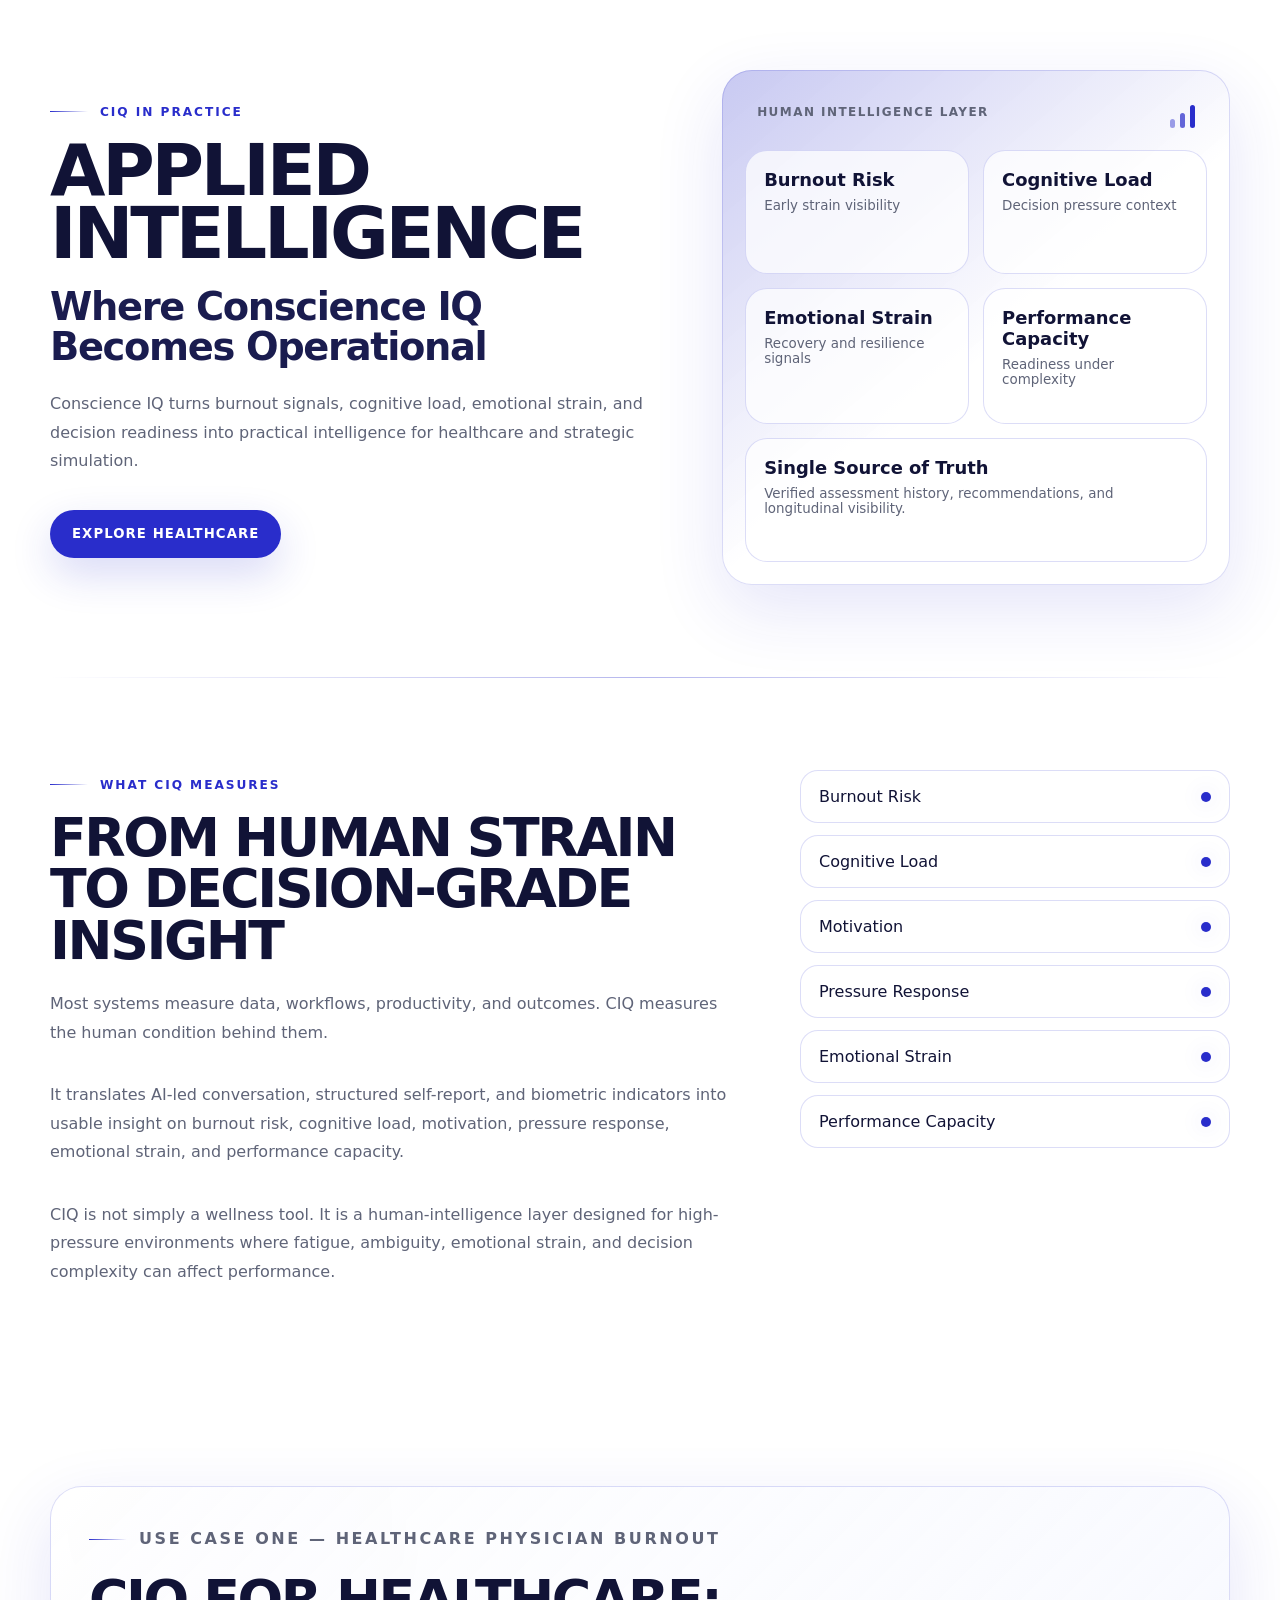
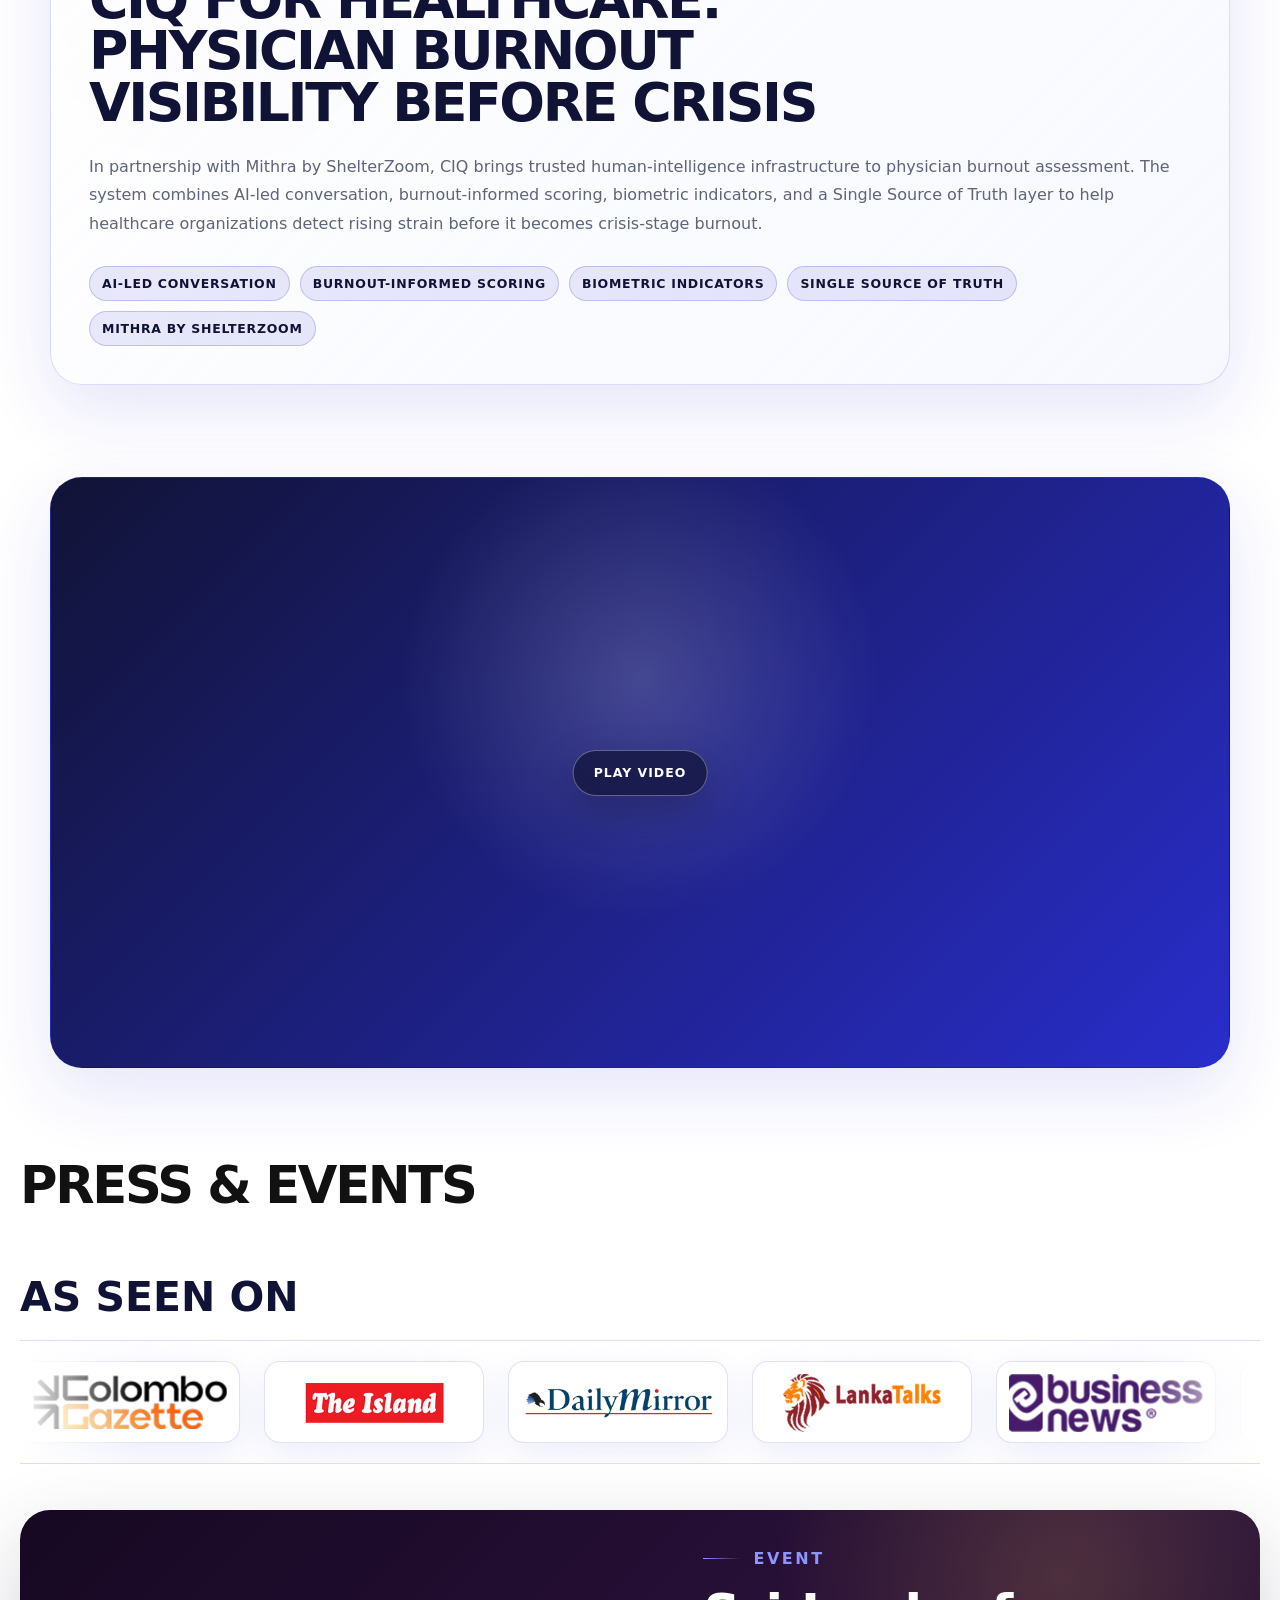
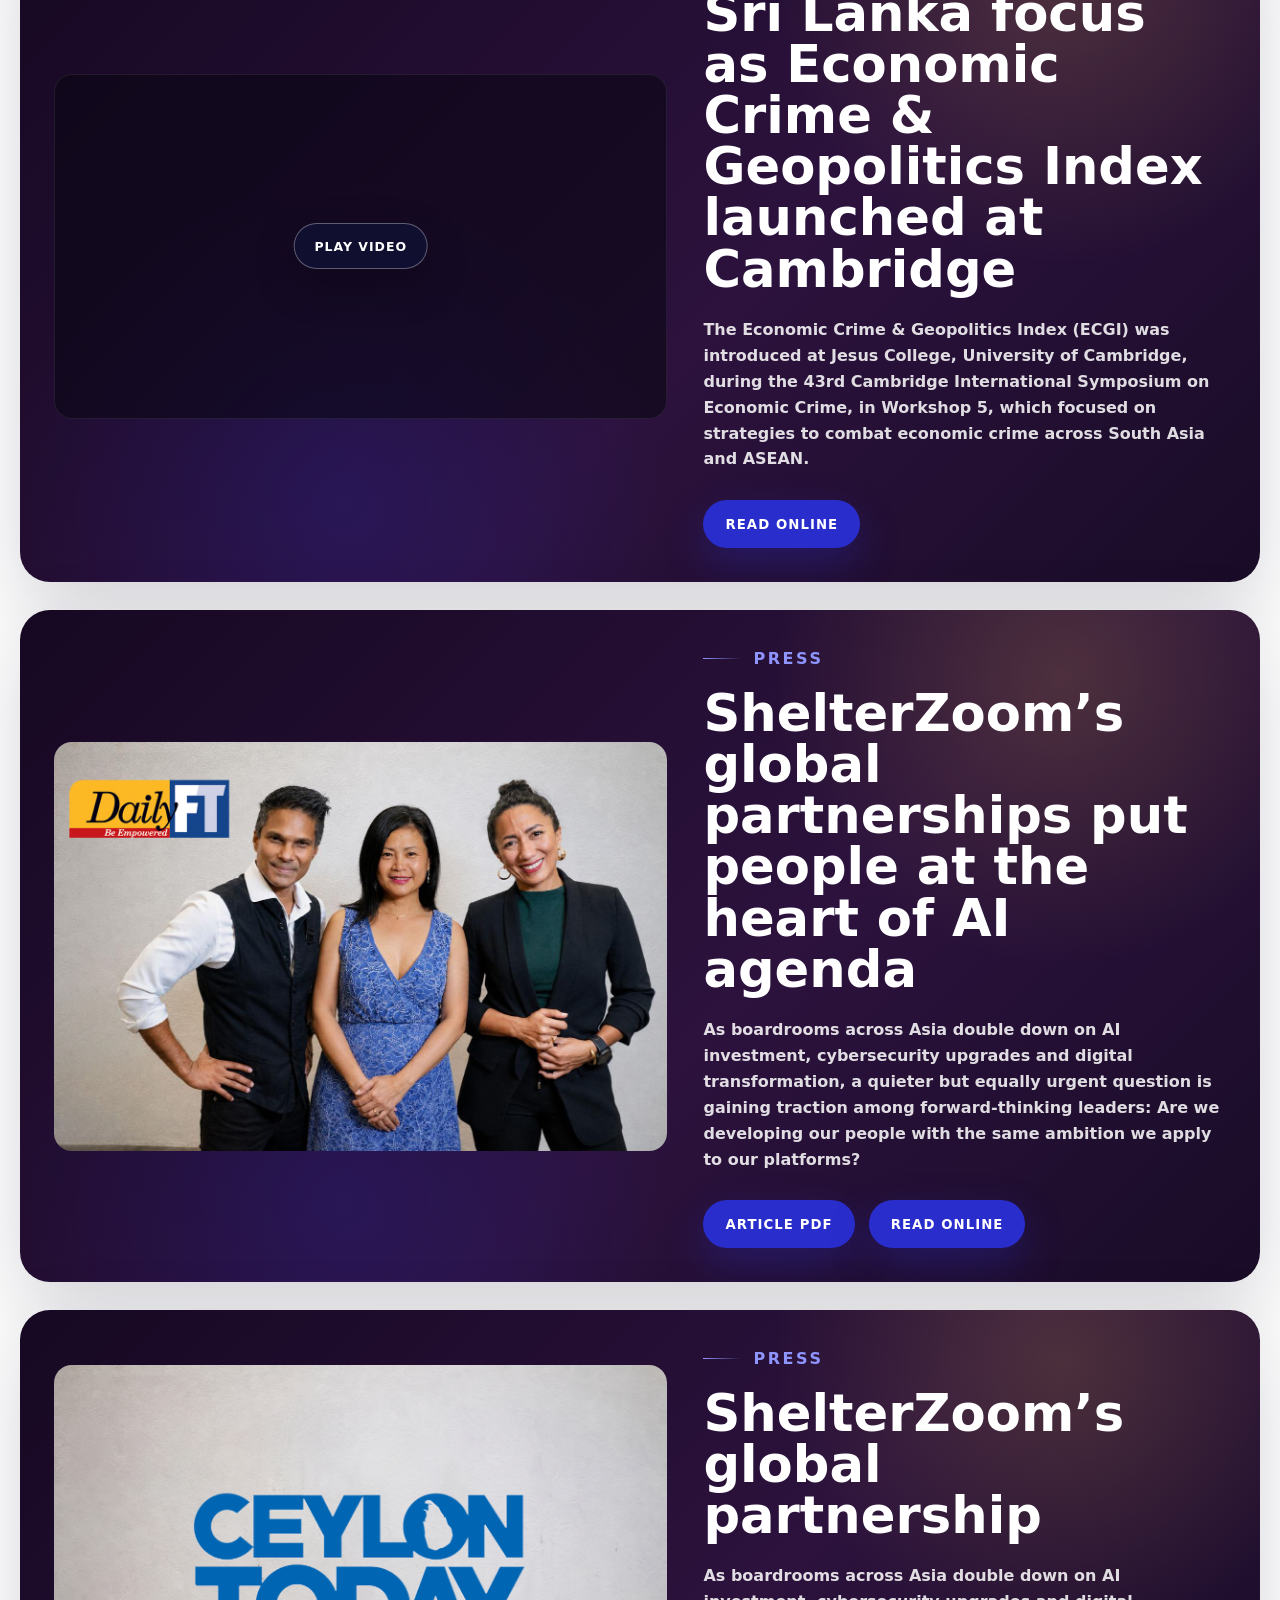
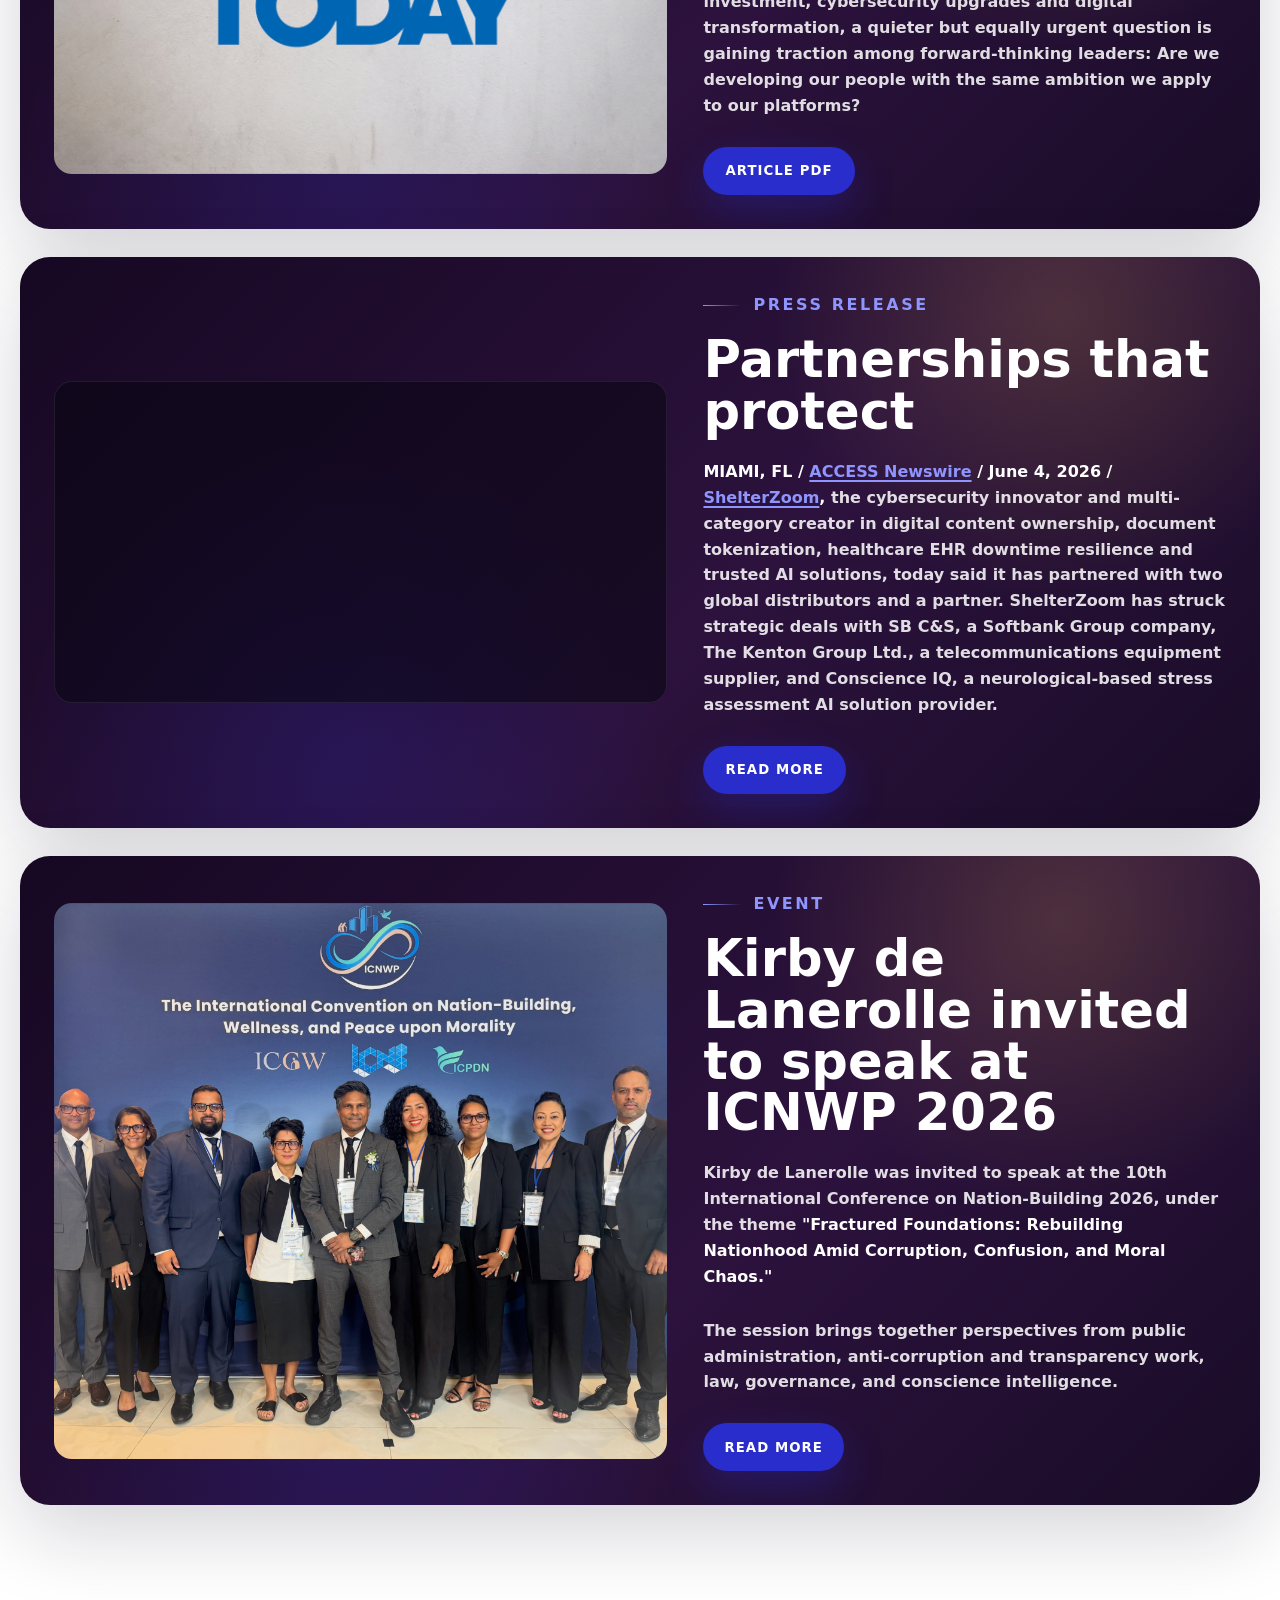
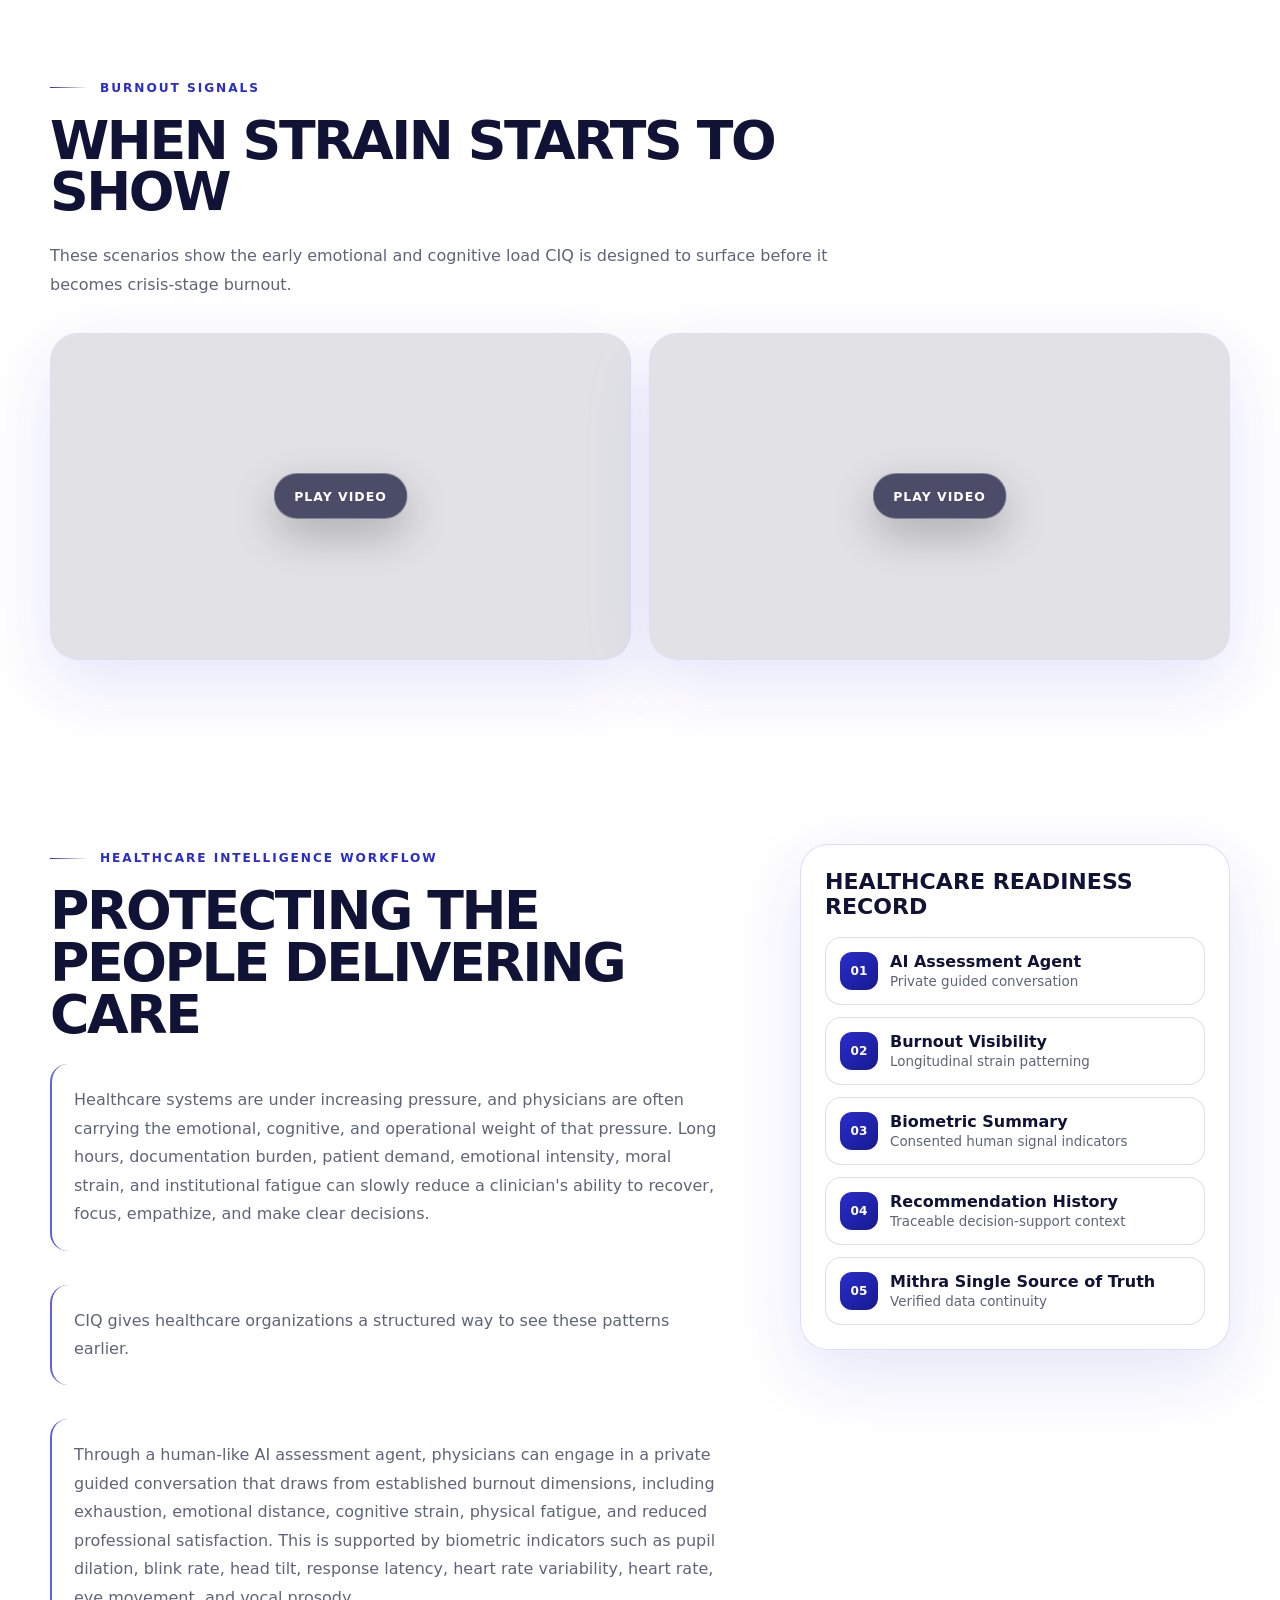
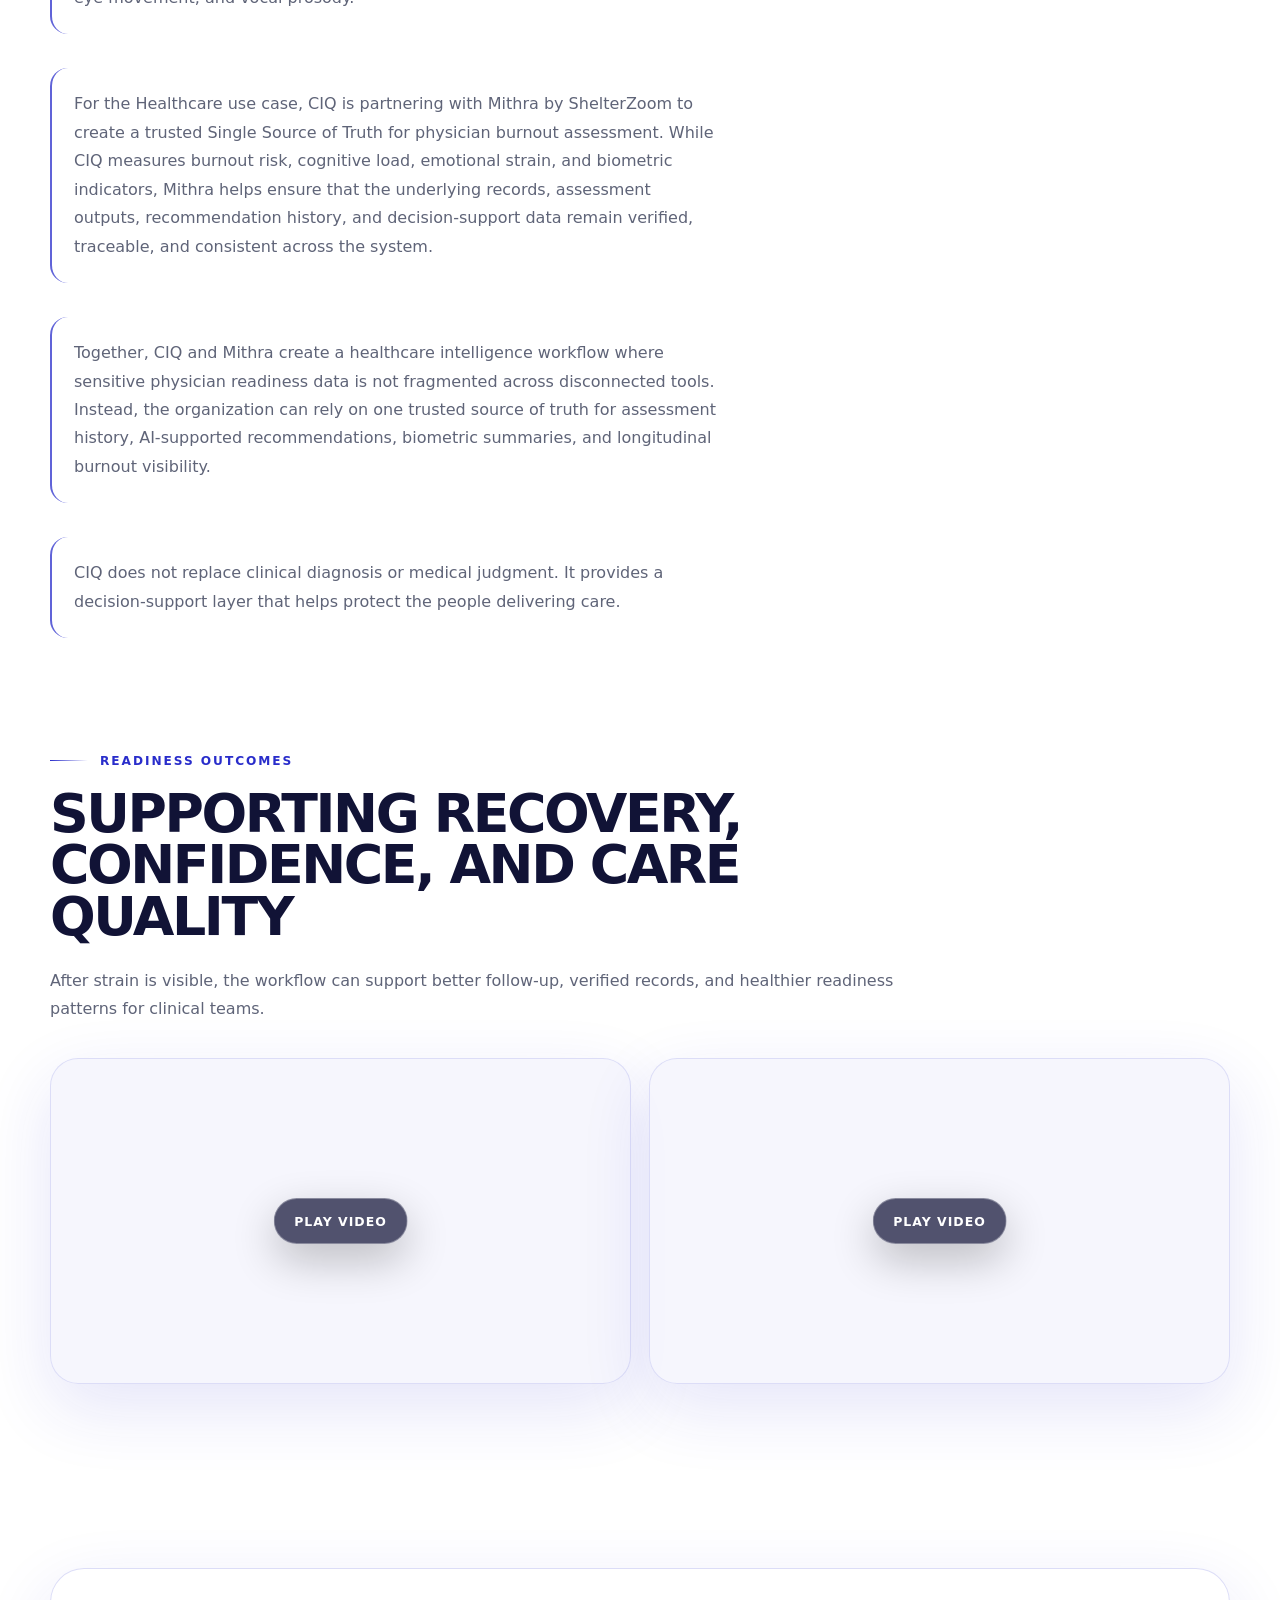
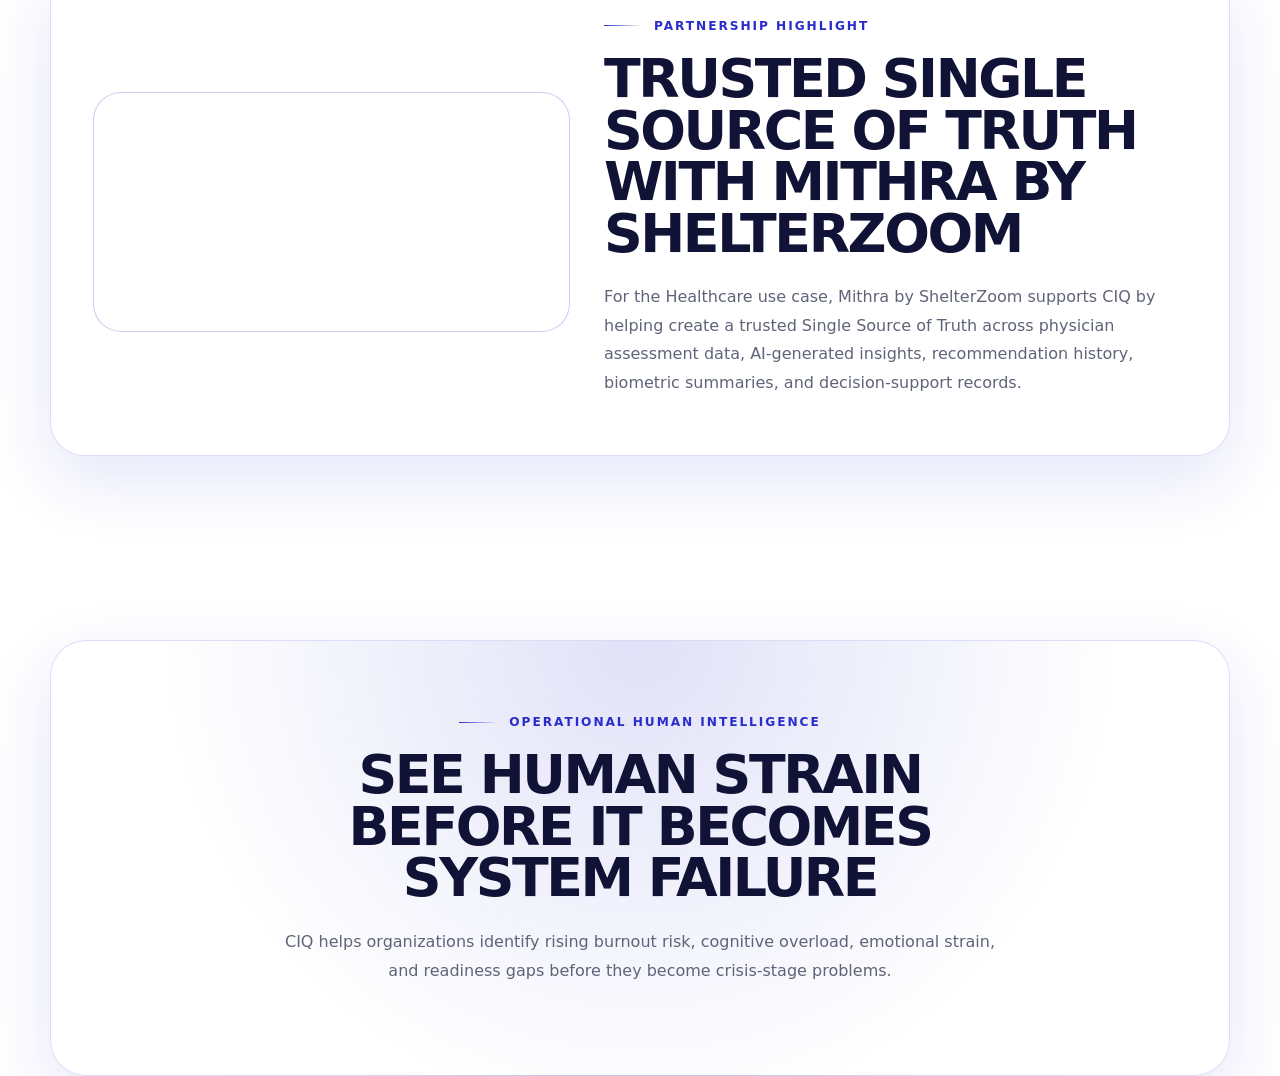
==== commit 09a255b7: "Stop automatic video loading in iframe" ====
--- a/use-cases.html
+++ b/use-cases.html
@@ -112,7 +112,7 @@
 
       <section class="section video-section" aria-label="Healthcare burnout visibility video">
         <div class="video-frame">
-          <video class="lazy-video" data-auto-load-delay="2500" muted loop playsinline preload="none">
+          <video class="lazy-video" muted loop playsinline preload="none">
             <source data-src="VIDEOS/Ciq%20X%20Healthcare%20Low%20Res.mp4" type="video/mp4" />
             Your browser does not support the video tag.
           </video>
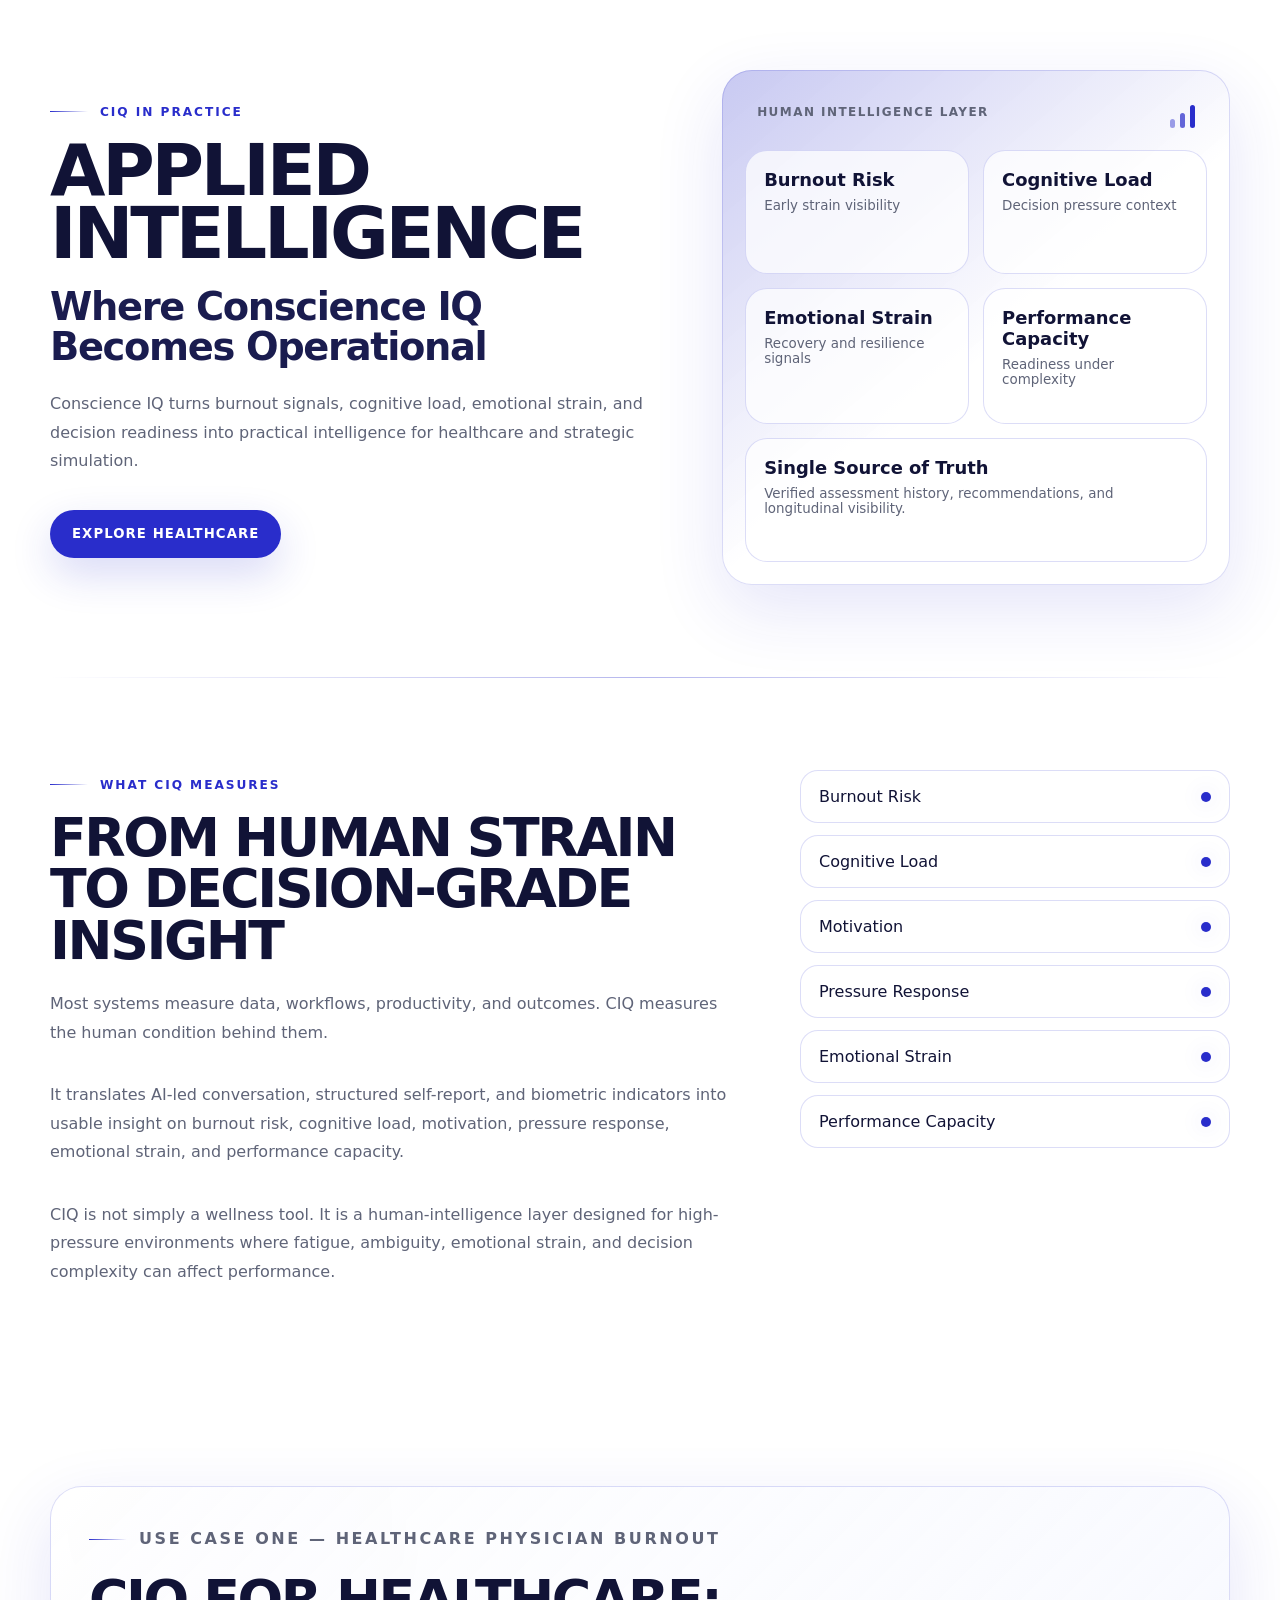
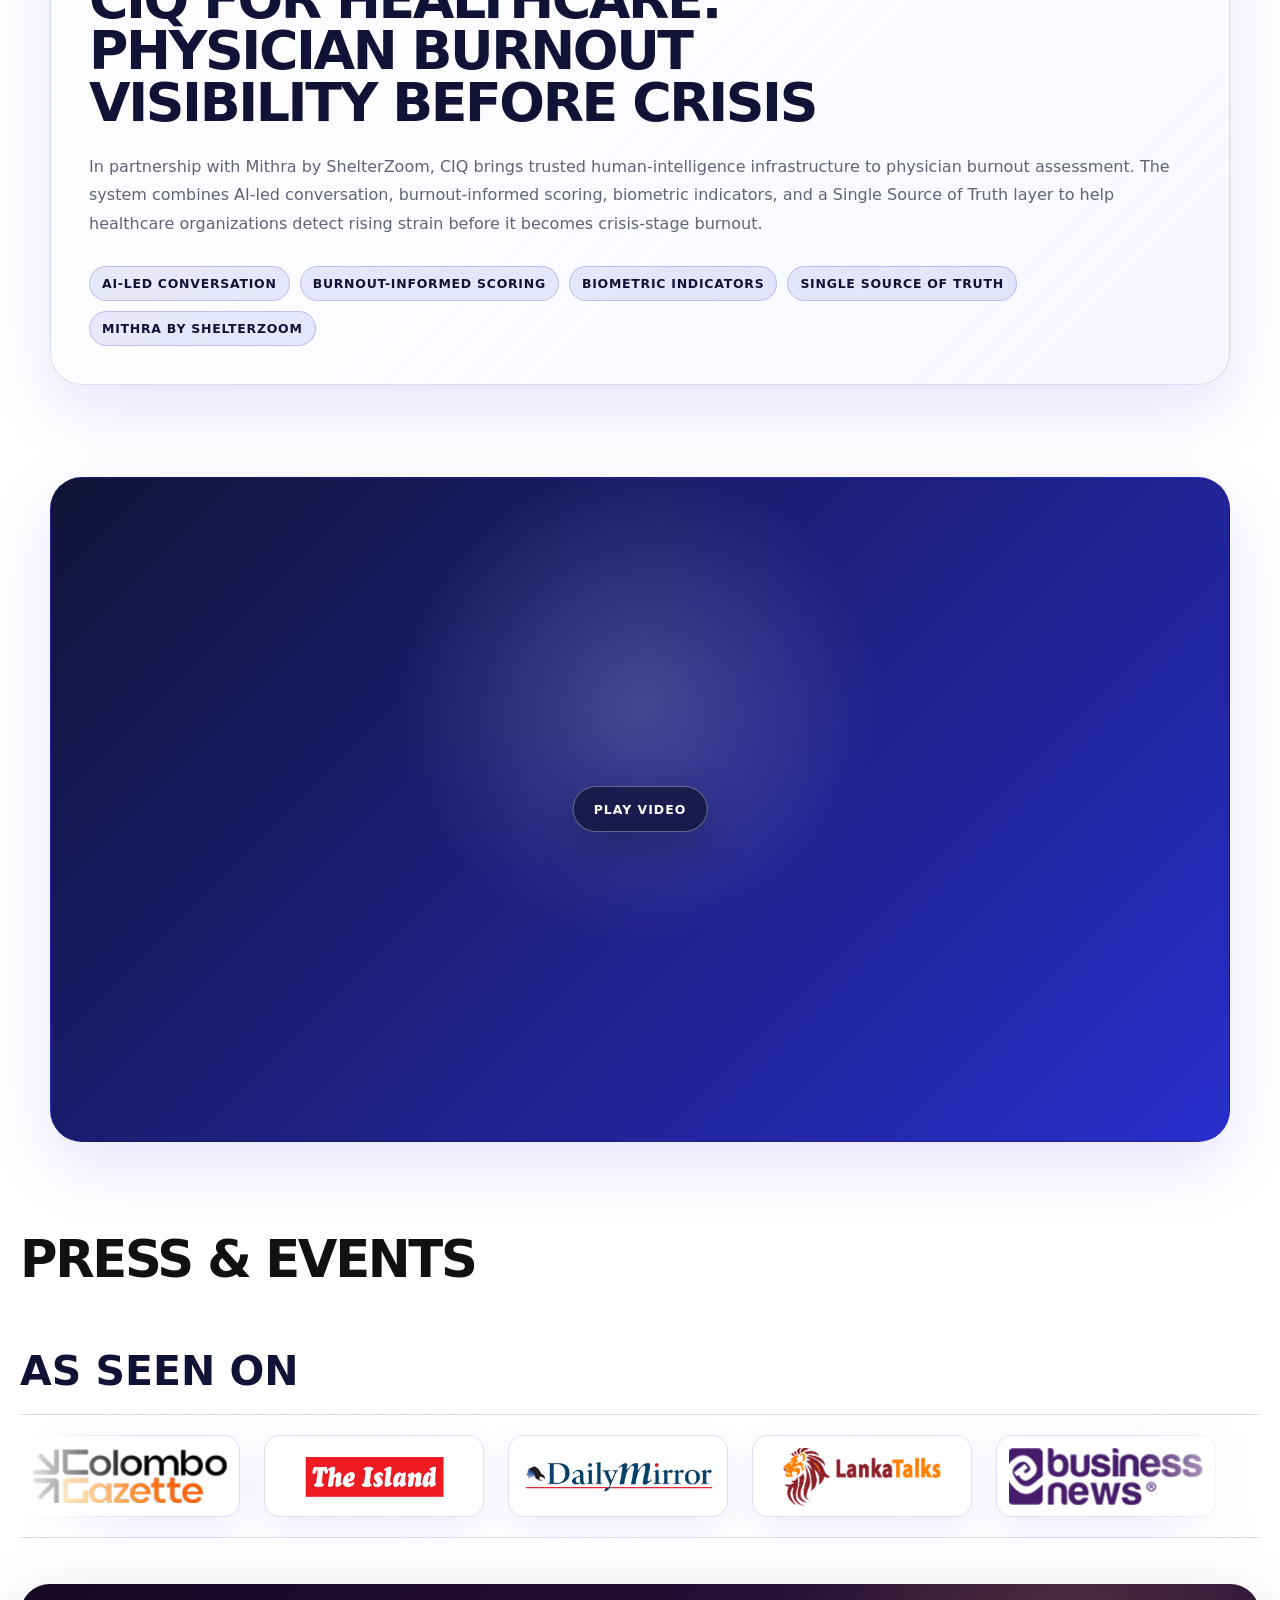
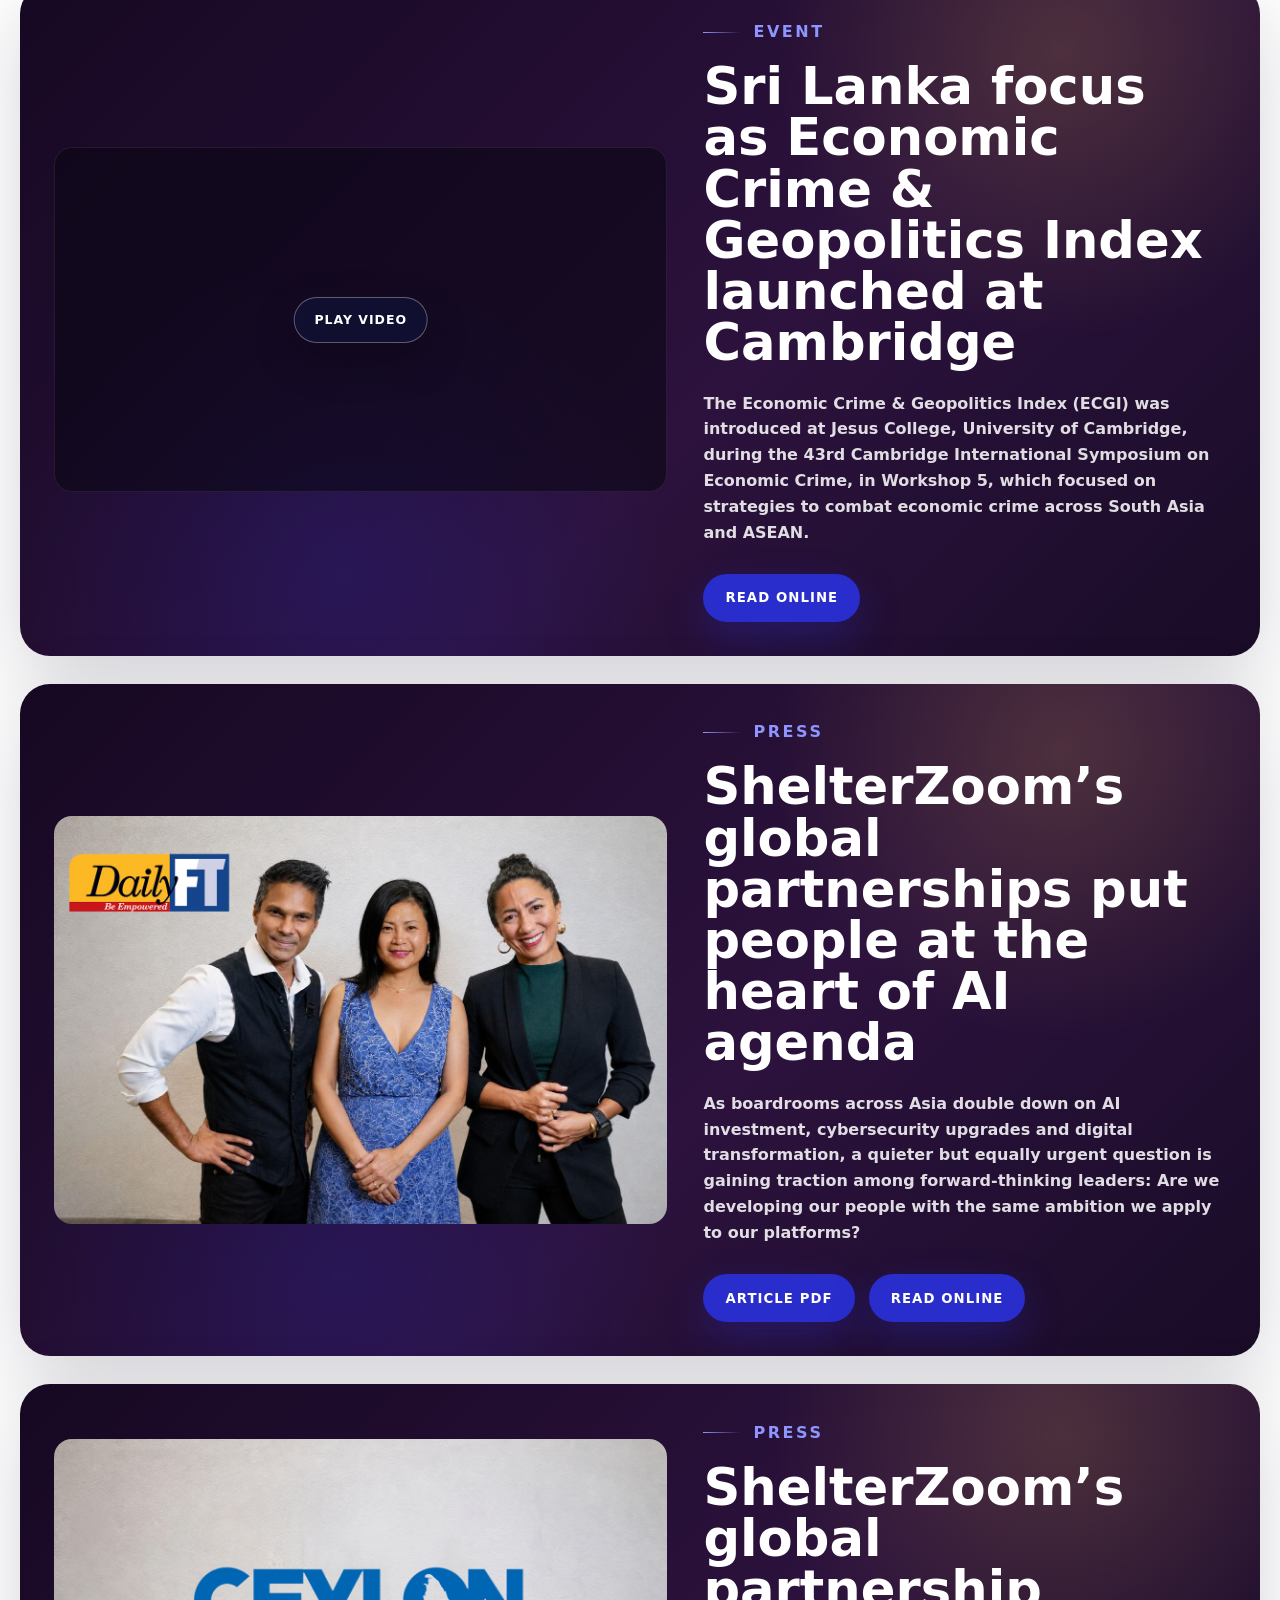
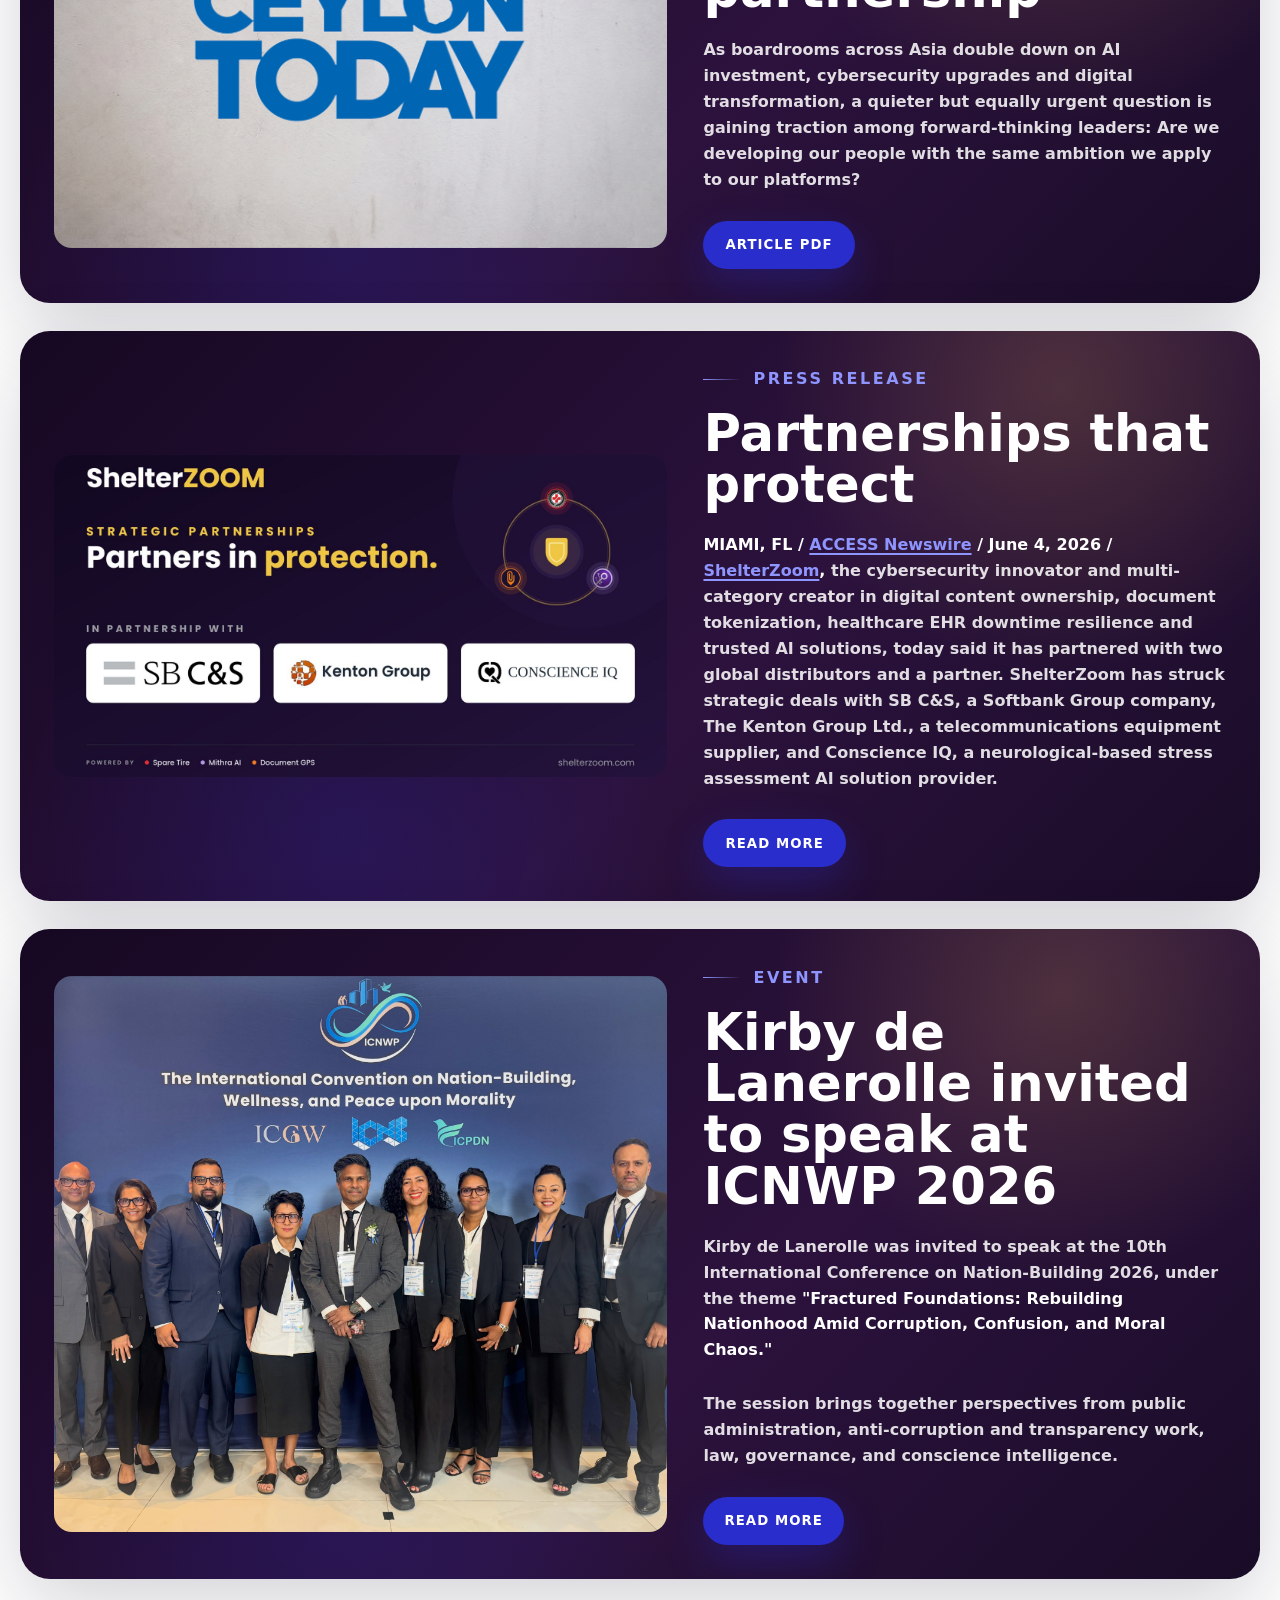
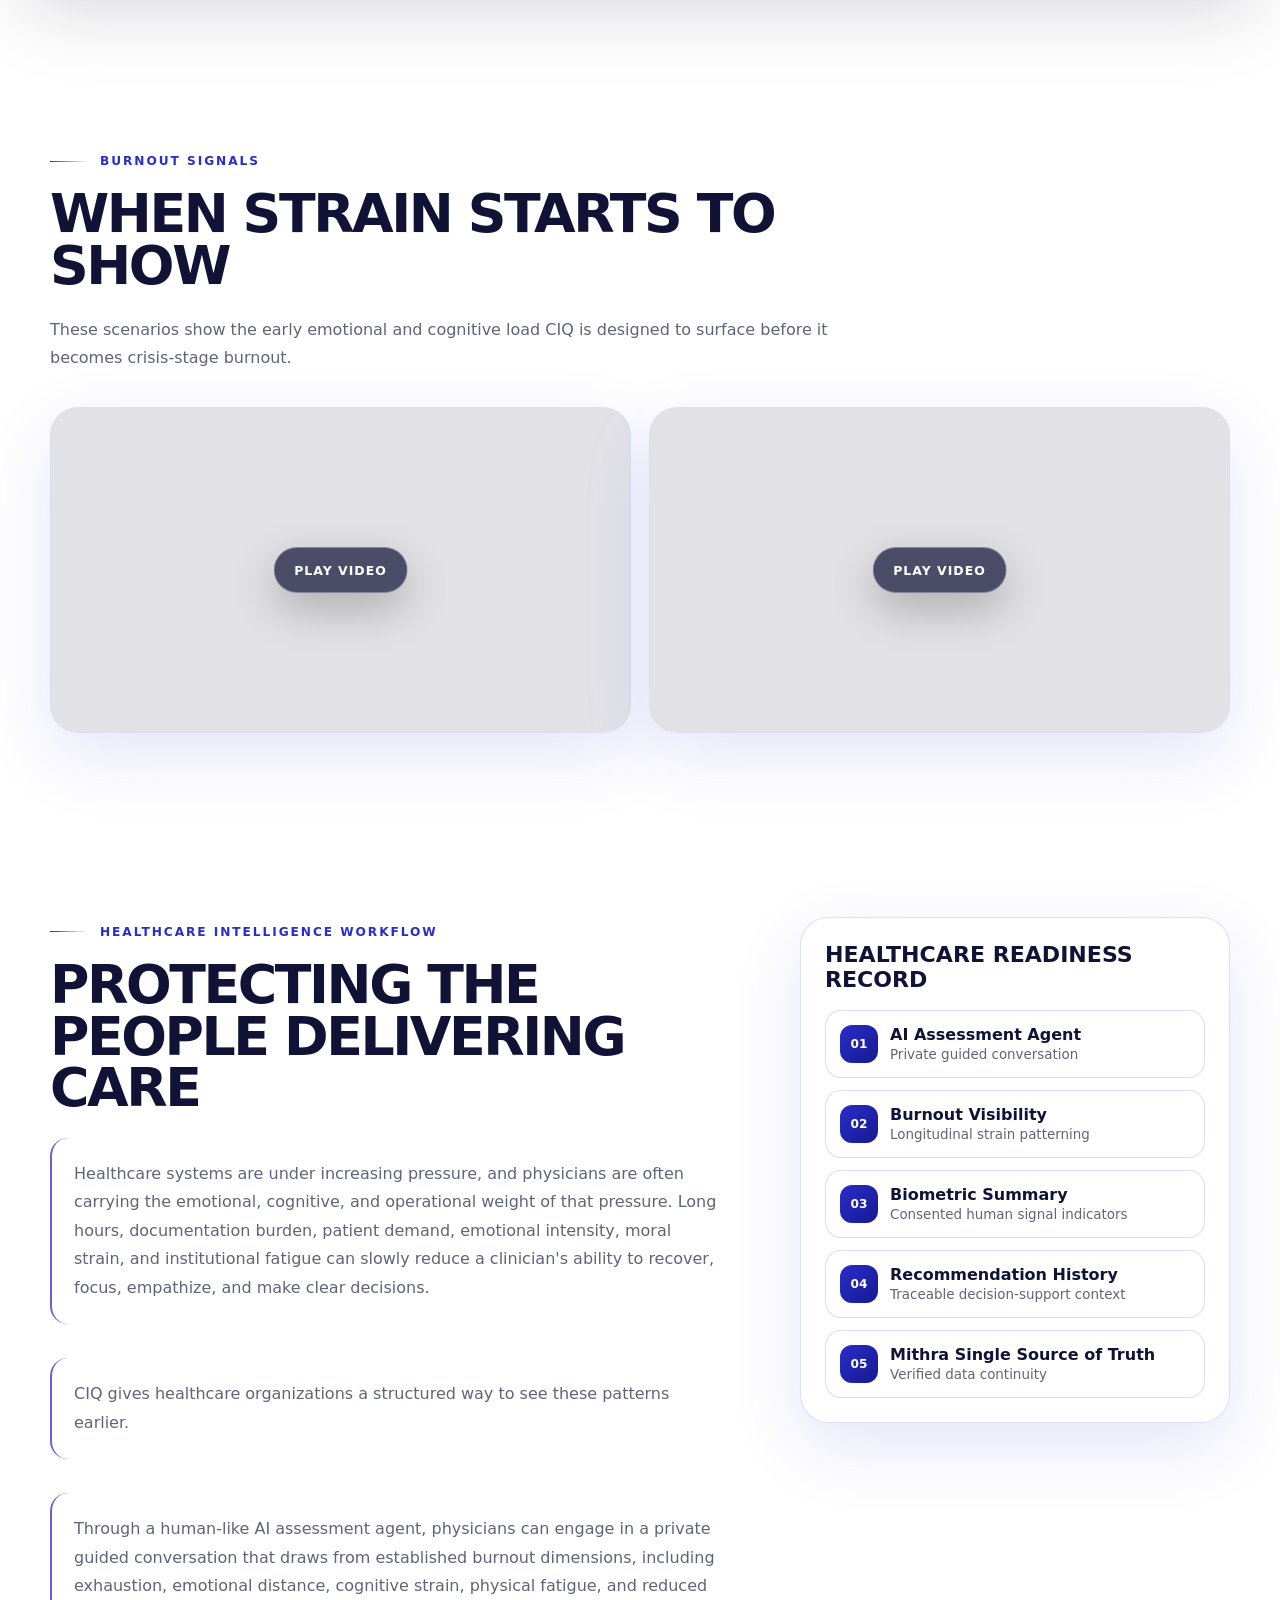
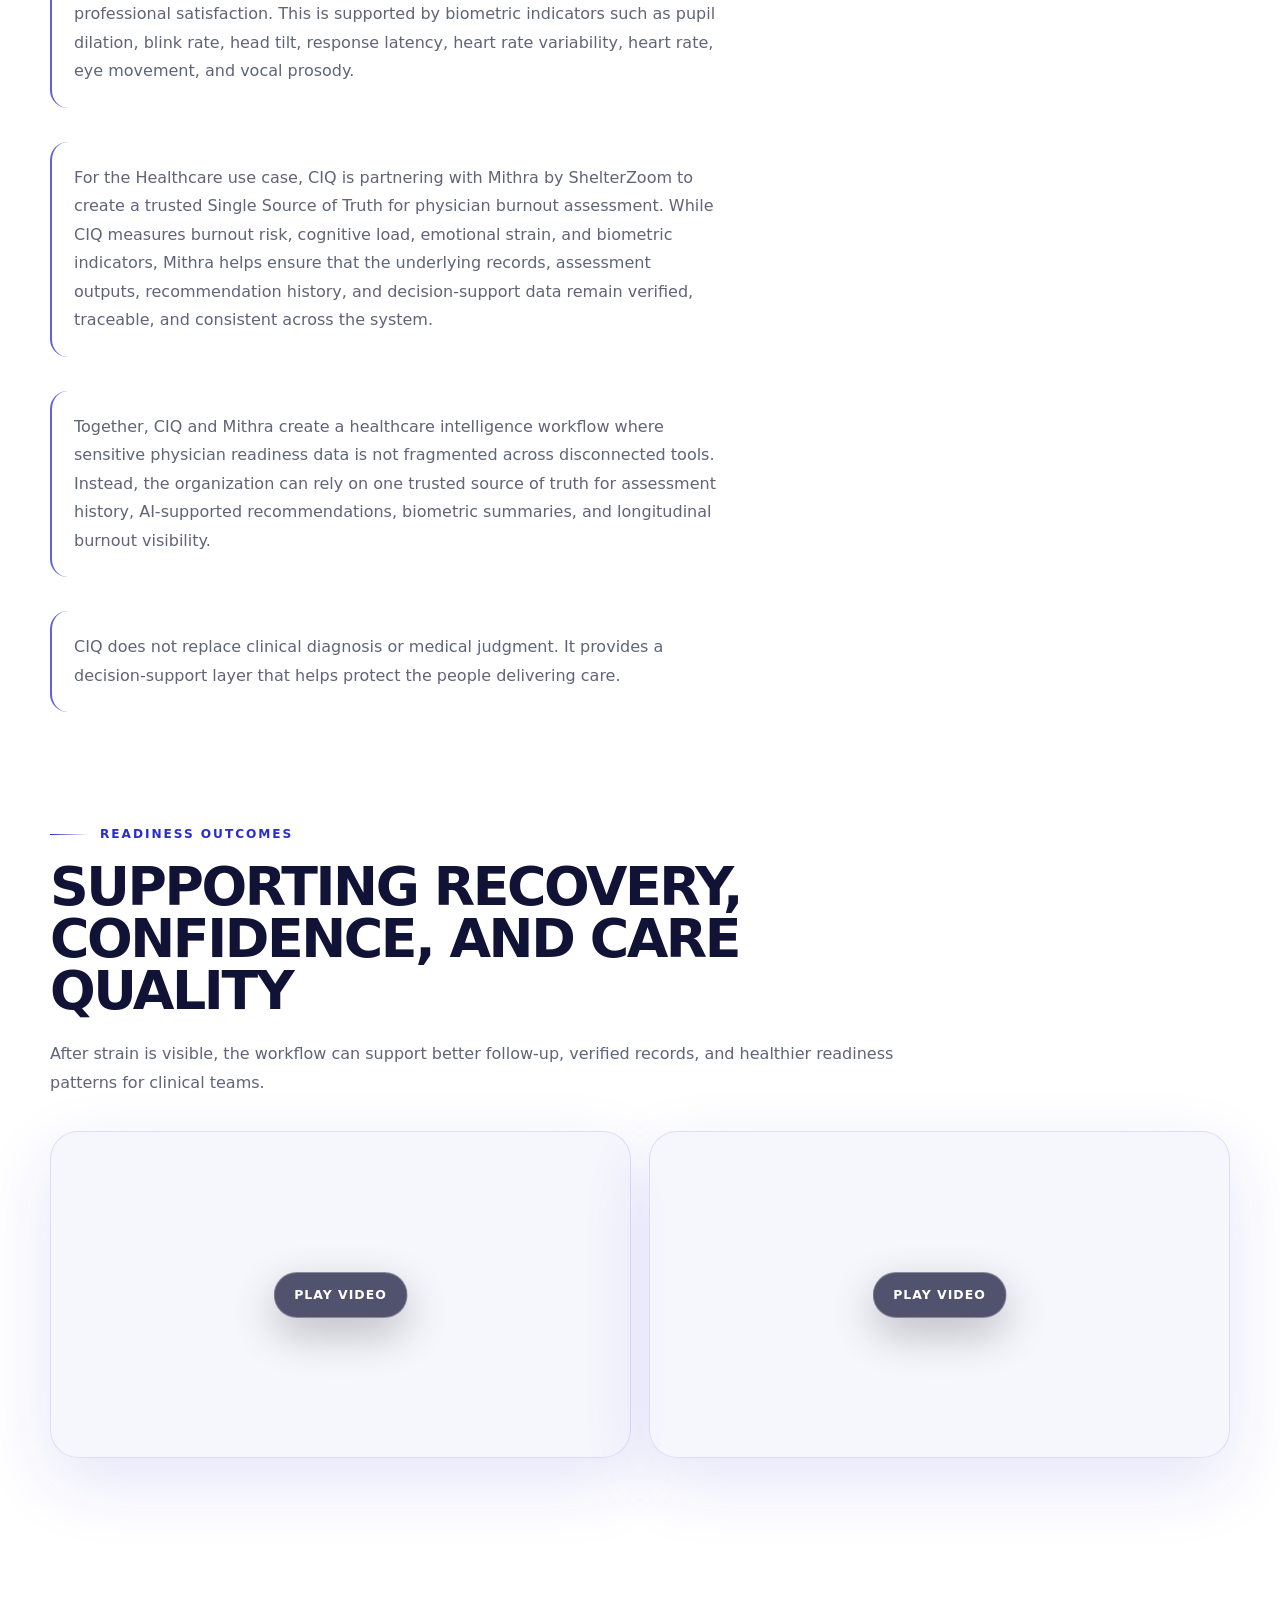
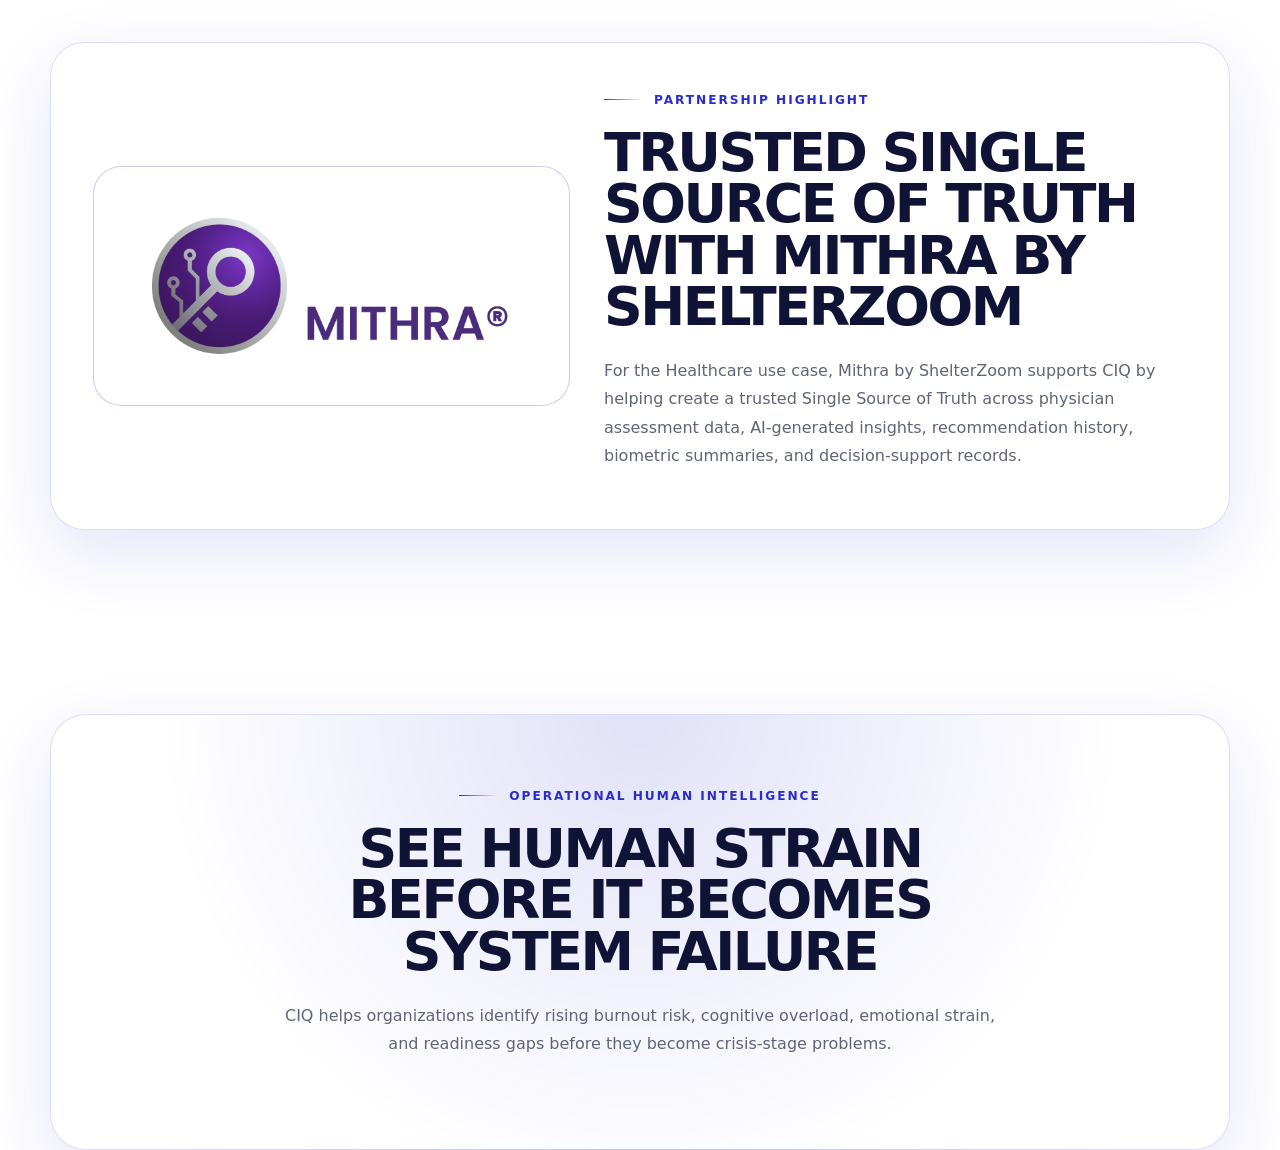
==== commit 2098f952: "Show video posters before playback" ====
--- a/use-cases.html
+++ b/use-cases.html
@@ -112,7 +112,7 @@
 
       <section class="section video-section" aria-label="Healthcare burnout visibility video">
         <div class="video-frame">
-          <video class="lazy-video" muted loop playsinline preload="none">
+          <video class="lazy-video" muted loop playsinline preload="none" poster="IMAGES/poster-healthcare.webp">
             <source data-src="VIDEOS/Ciq%20X%20Healthcare%20Low%20Res.mp4" type="video/mp4" />
             Your browser does not support the video tag.
           </video>
@@ -198,7 +198,7 @@
               controls
               playsinline
               preload="none"
-              poster="IMAGES/Thumb%20CIQ%20Cambridge%203.jpg.jpeg"
+              poster="IMAGES/poster-cambridge.webp"
             >
               <source data-src="VIDEOS/Cambridge%20Highlights%20High%20Res.mp4" type="video/mp4" />
               Your browser does not support the video tag.
@@ -404,13 +404,13 @@
         </div>
         <div class="image-grid mood-grid sad-mood video-grid" aria-label="Physician strain video examples">
           <figure class="image-card video-card">
-            <video class="lazy-video" muted loop playsinline preload="none">
+            <video class="lazy-video" muted loop playsinline preload="none" poster="IMAGES/poster-troubled-doctors.webp">
               <source data-src="VIDEOS/Troubled%20Doctors%20CIQ%20x%20Healthcare.mp4" type="video/mp4" />
               Your browser does not support the video tag.
             </video>
           </figure>
           <figure class="image-card video-card">
-            <video class="lazy-video" muted loop playsinline preload="none">
+            <video class="lazy-video" muted loop playsinline preload="none" poster="IMAGES/poster-ui-before.webp">
               <source data-src="VIDEOS/UI%20Before%20-%20CIQ%20x%20Healthcare%20.mp4" type="video/mp4" />
               Your browser does not support the video tag.
             </video>
@@ -495,13 +495,13 @@
         </div>
         <div class="image-grid mood-grid happy-mood video-grid" aria-label="Healthcare readiness video examples">
           <figure class="image-card video-card">
-            <video class="lazy-video" muted loop playsinline preload="none">
+            <video class="lazy-video" muted loop playsinline preload="none" poster="IMAGES/poster-ui-after.webp">
               <source data-src="VIDEOS/UI%20after.mp4" type="video/mp4" />
               Your browser does not support the video tag.
             </video>
           </figure>
           <figure class="image-card video-card">
-            <video class="lazy-video" muted loop playsinline preload="none">
+            <video class="lazy-video" muted loop playsinline preload="none" poster="IMAGES/poster-healthcare-ui-after.webp">
               <source data-src="VIDEOS/CIQ%20x%20Healthcare%20Ui%20After.mp4" type="video/mp4" />
               Your browser does not support the video tag.
             </video>
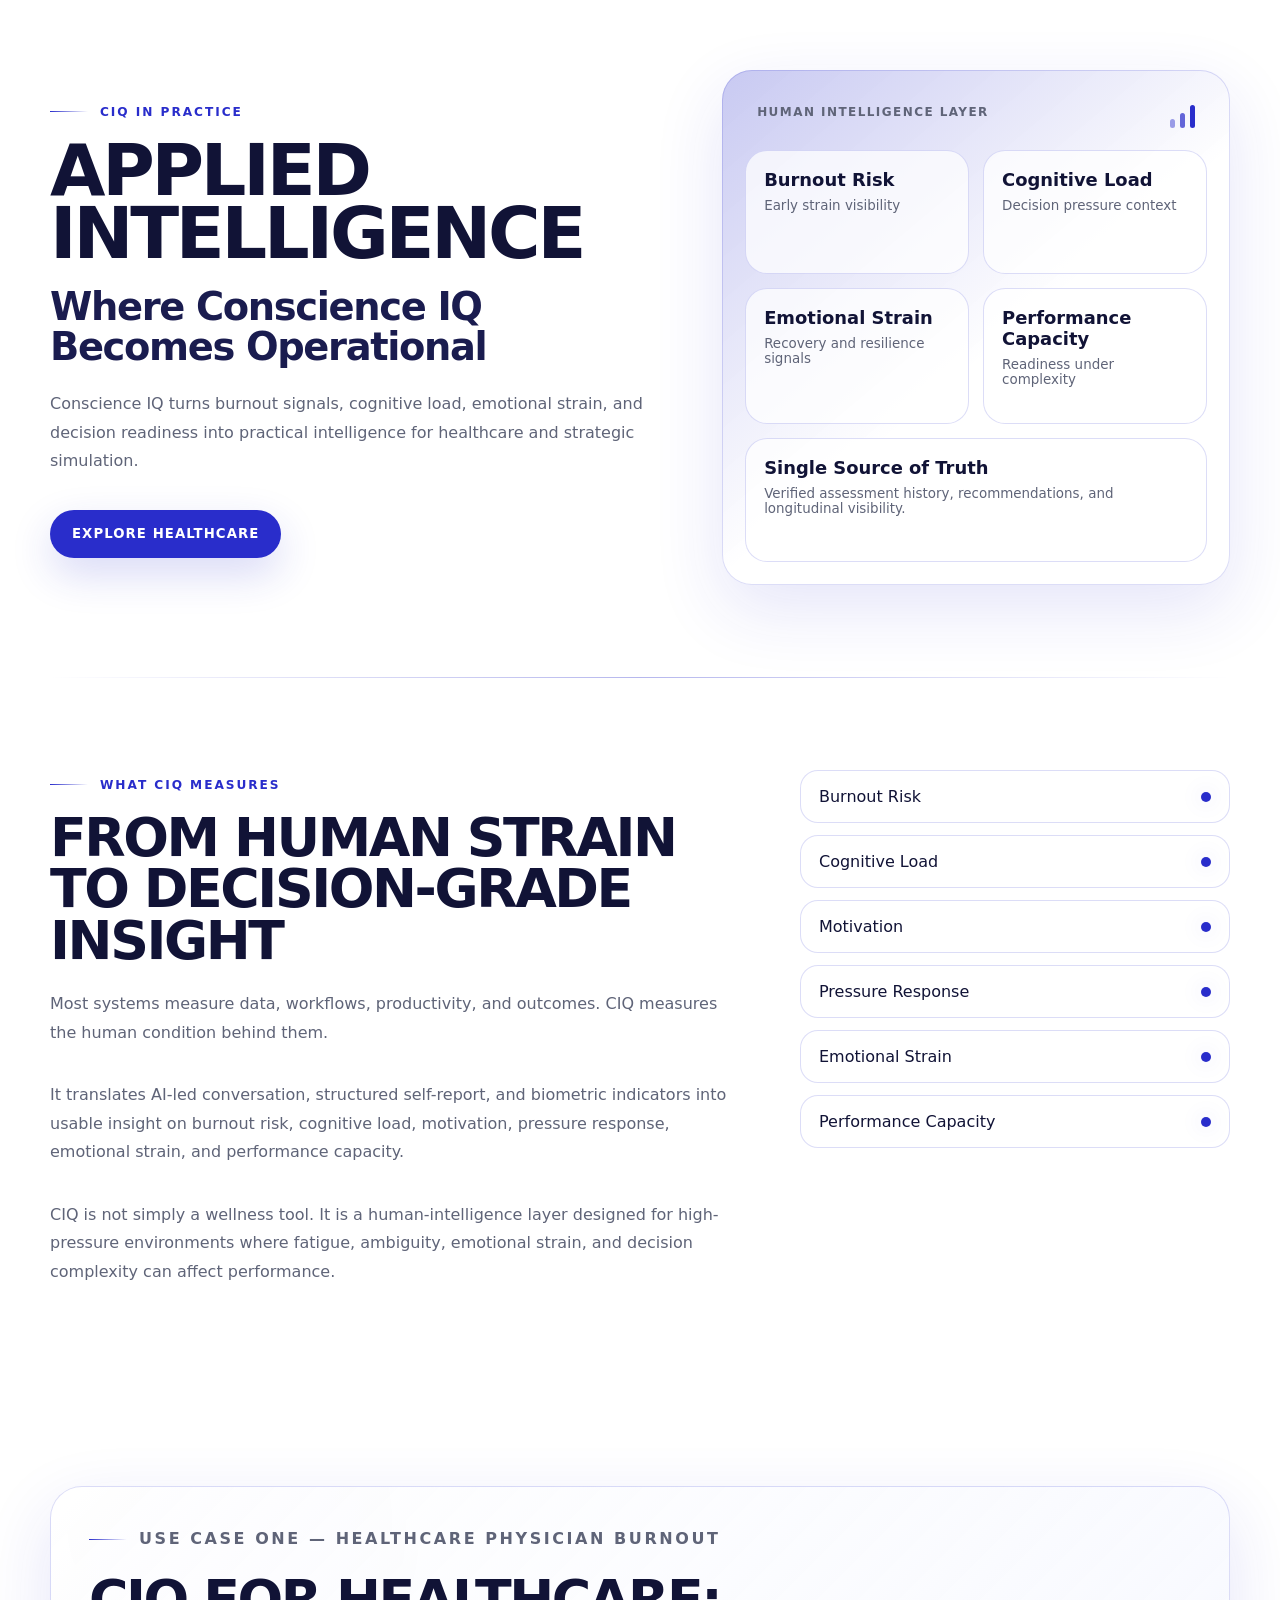
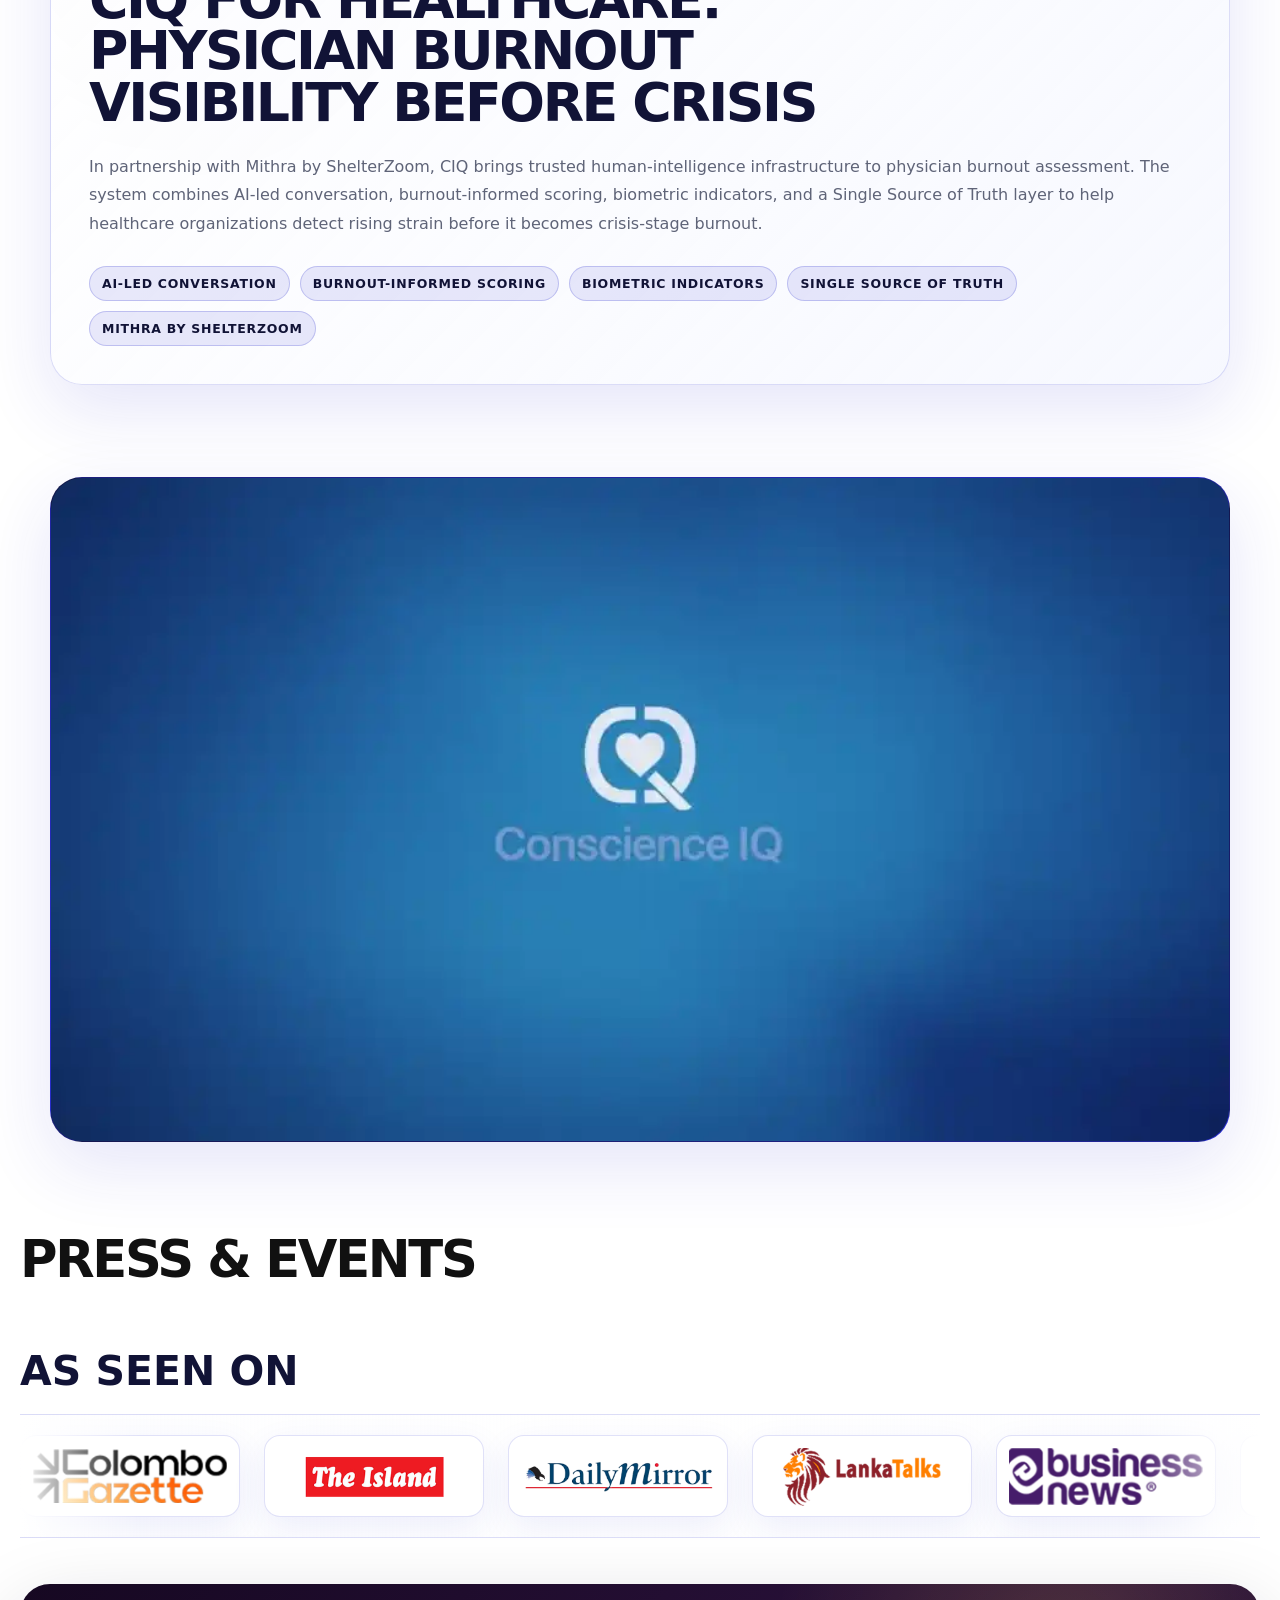
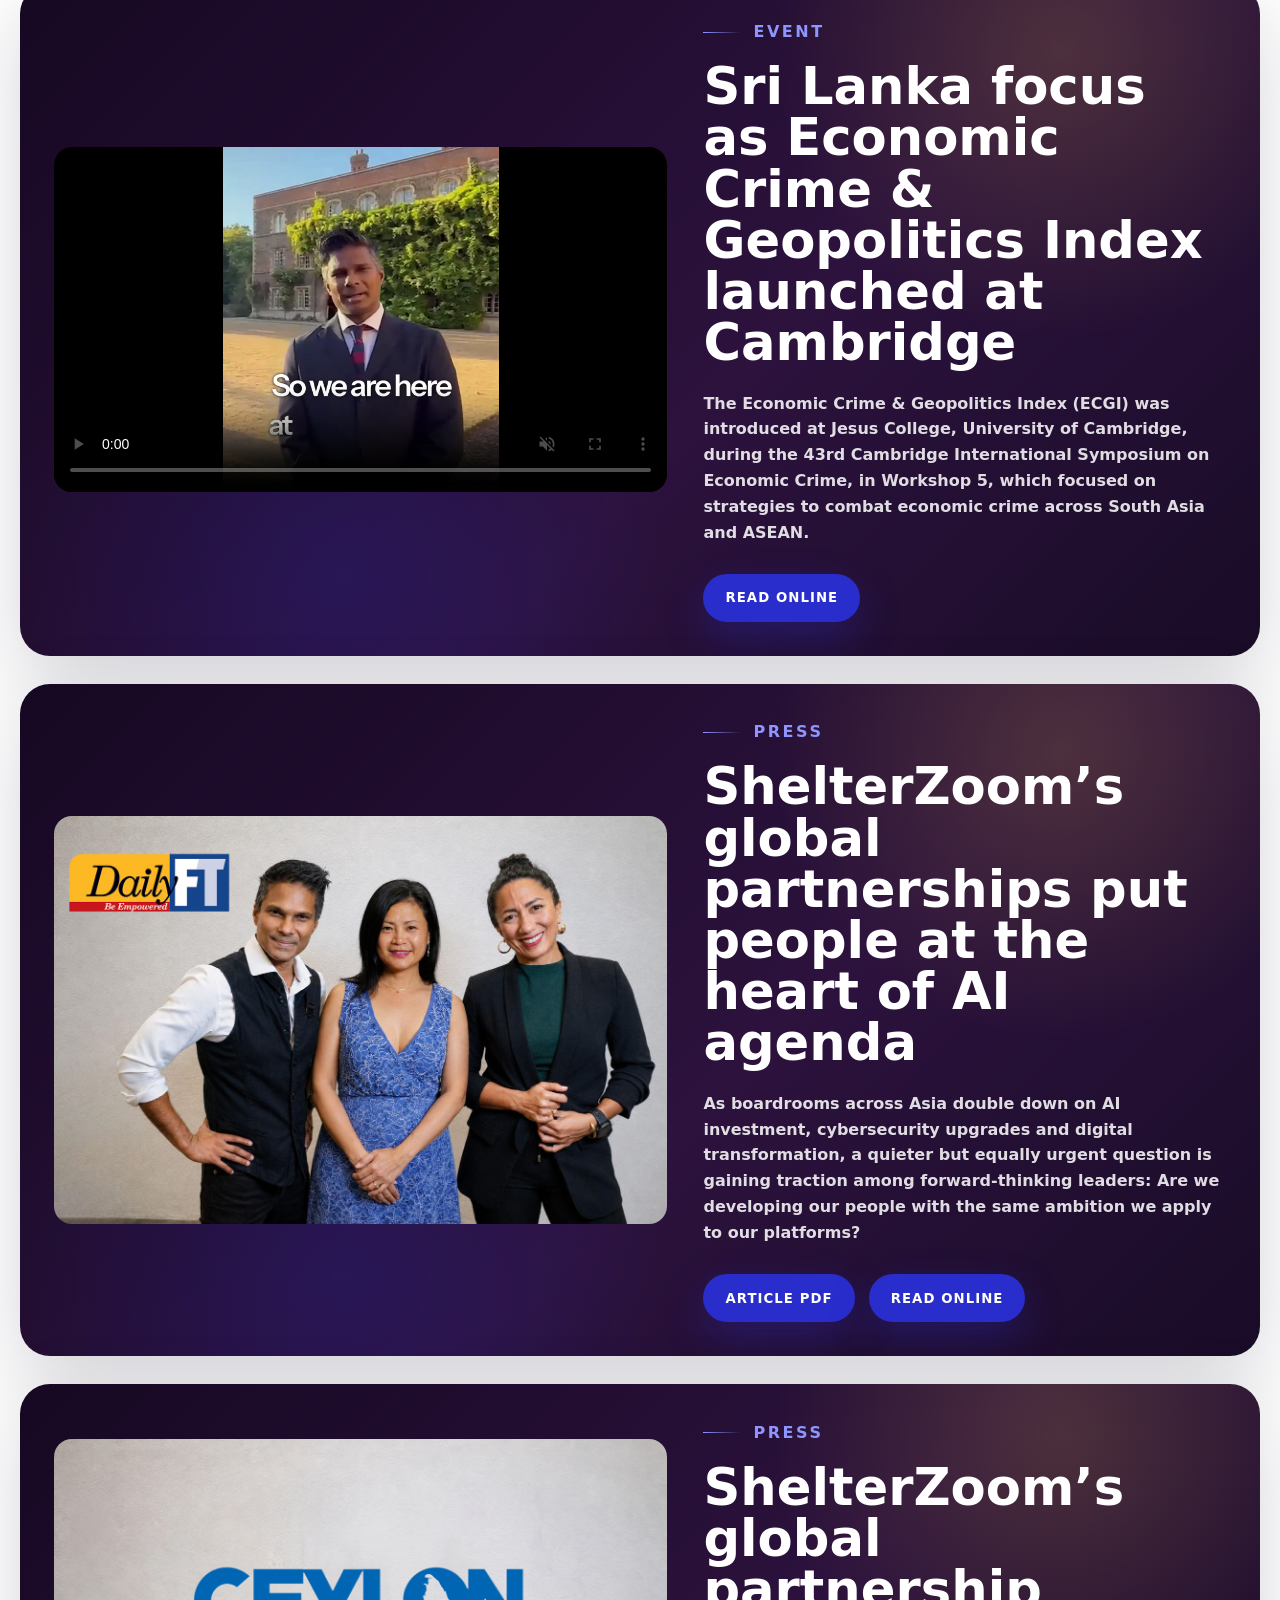
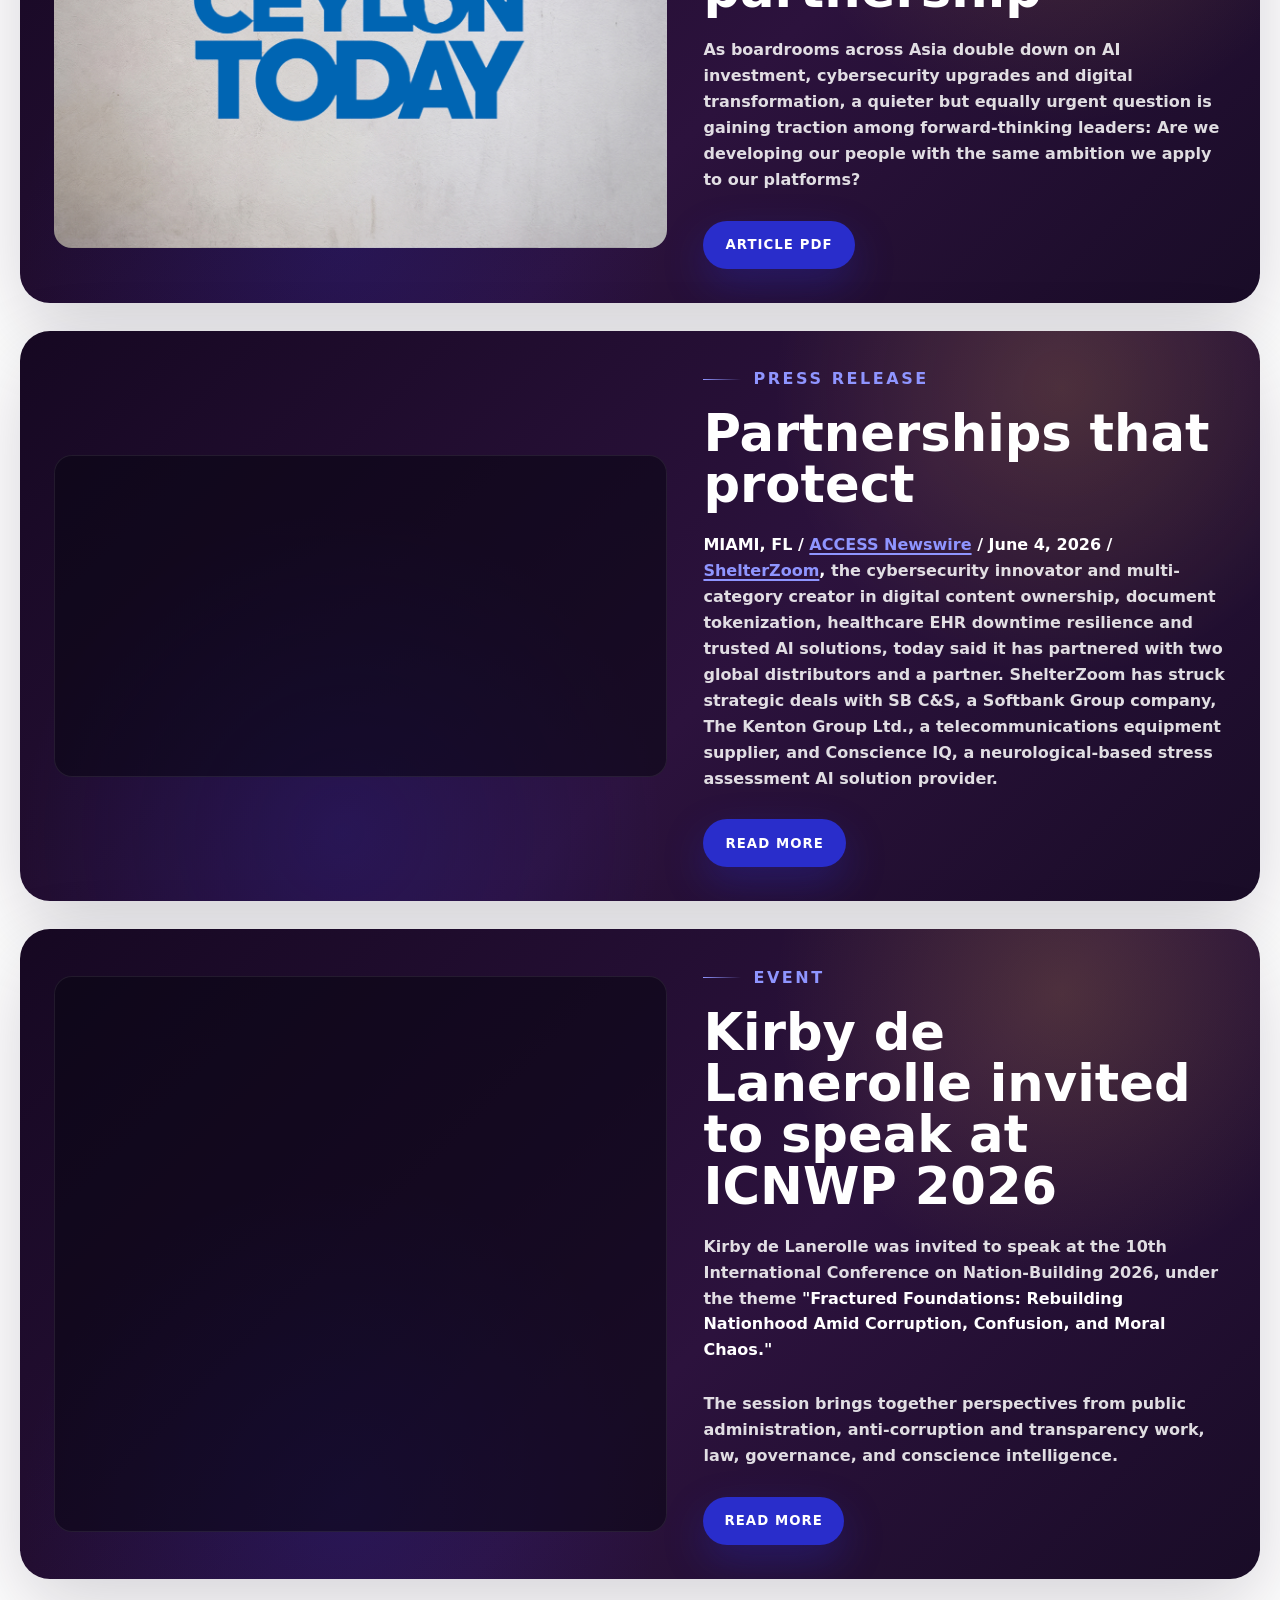
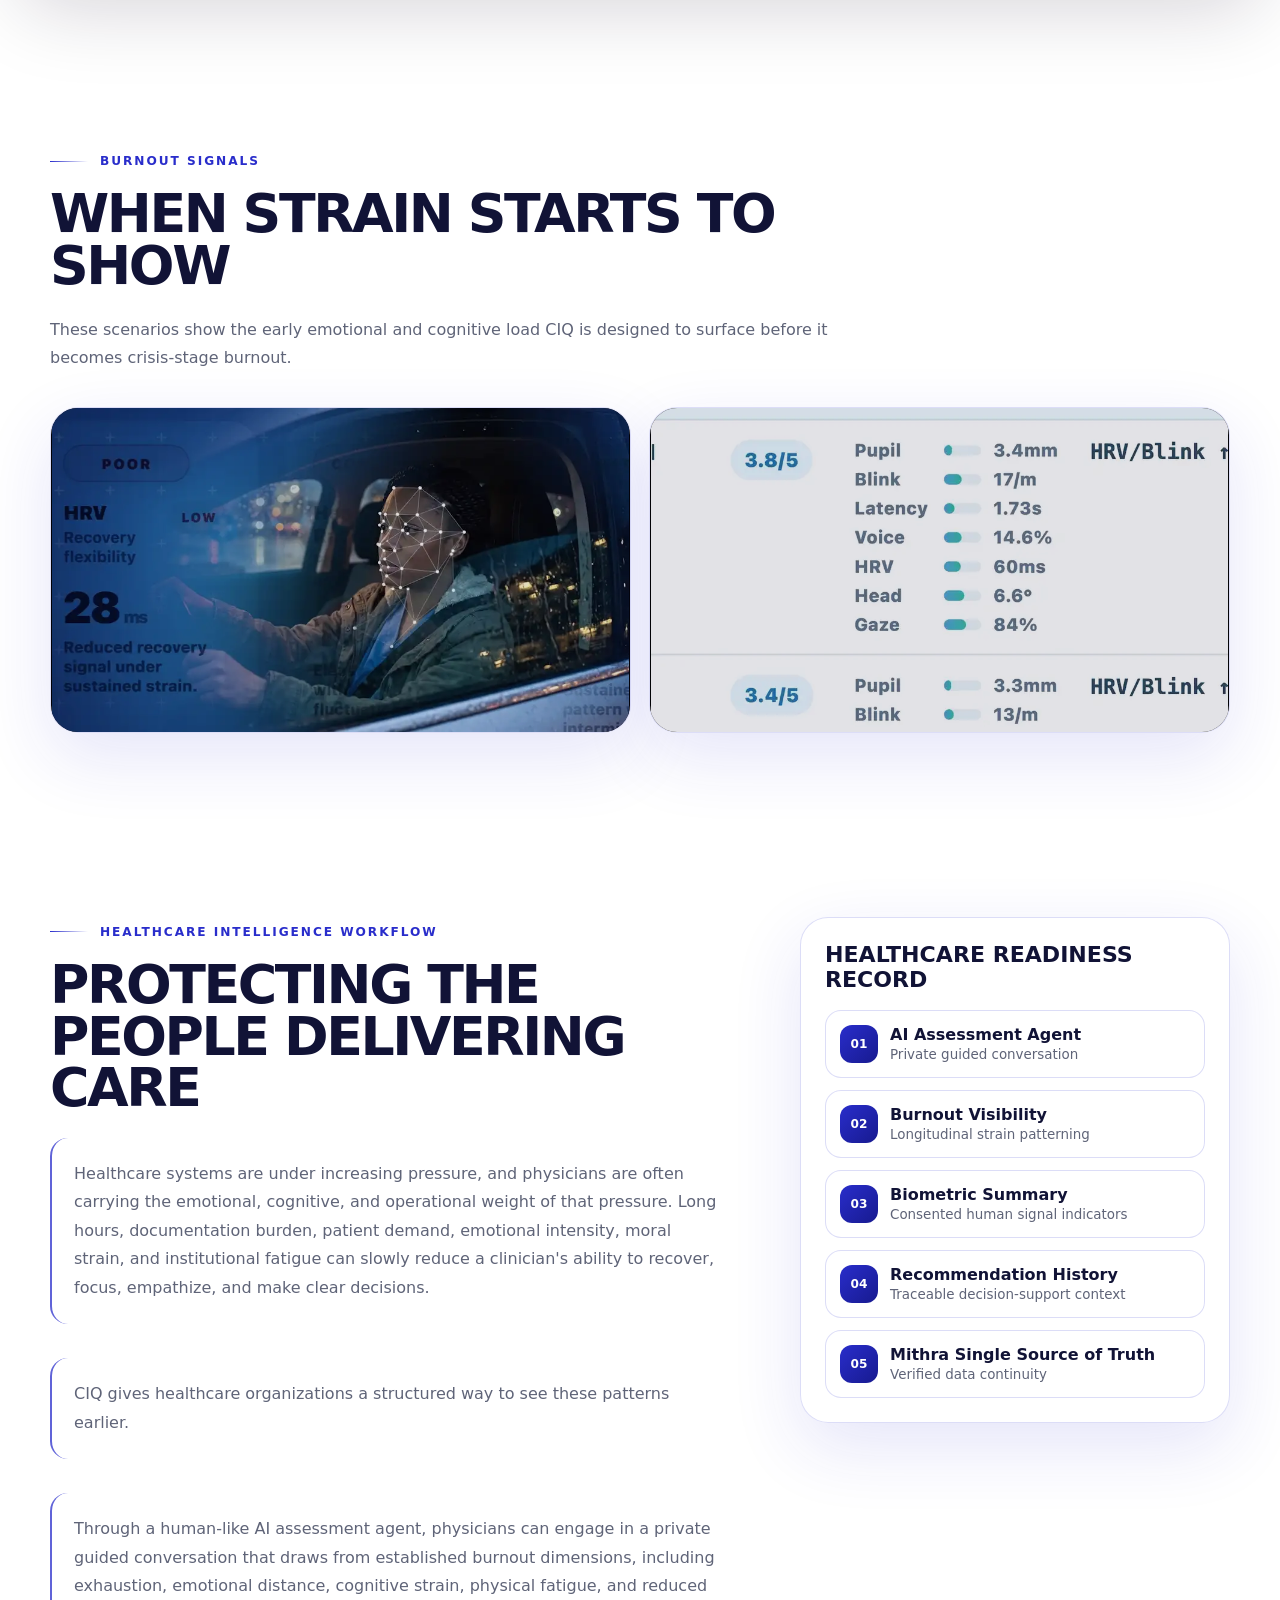
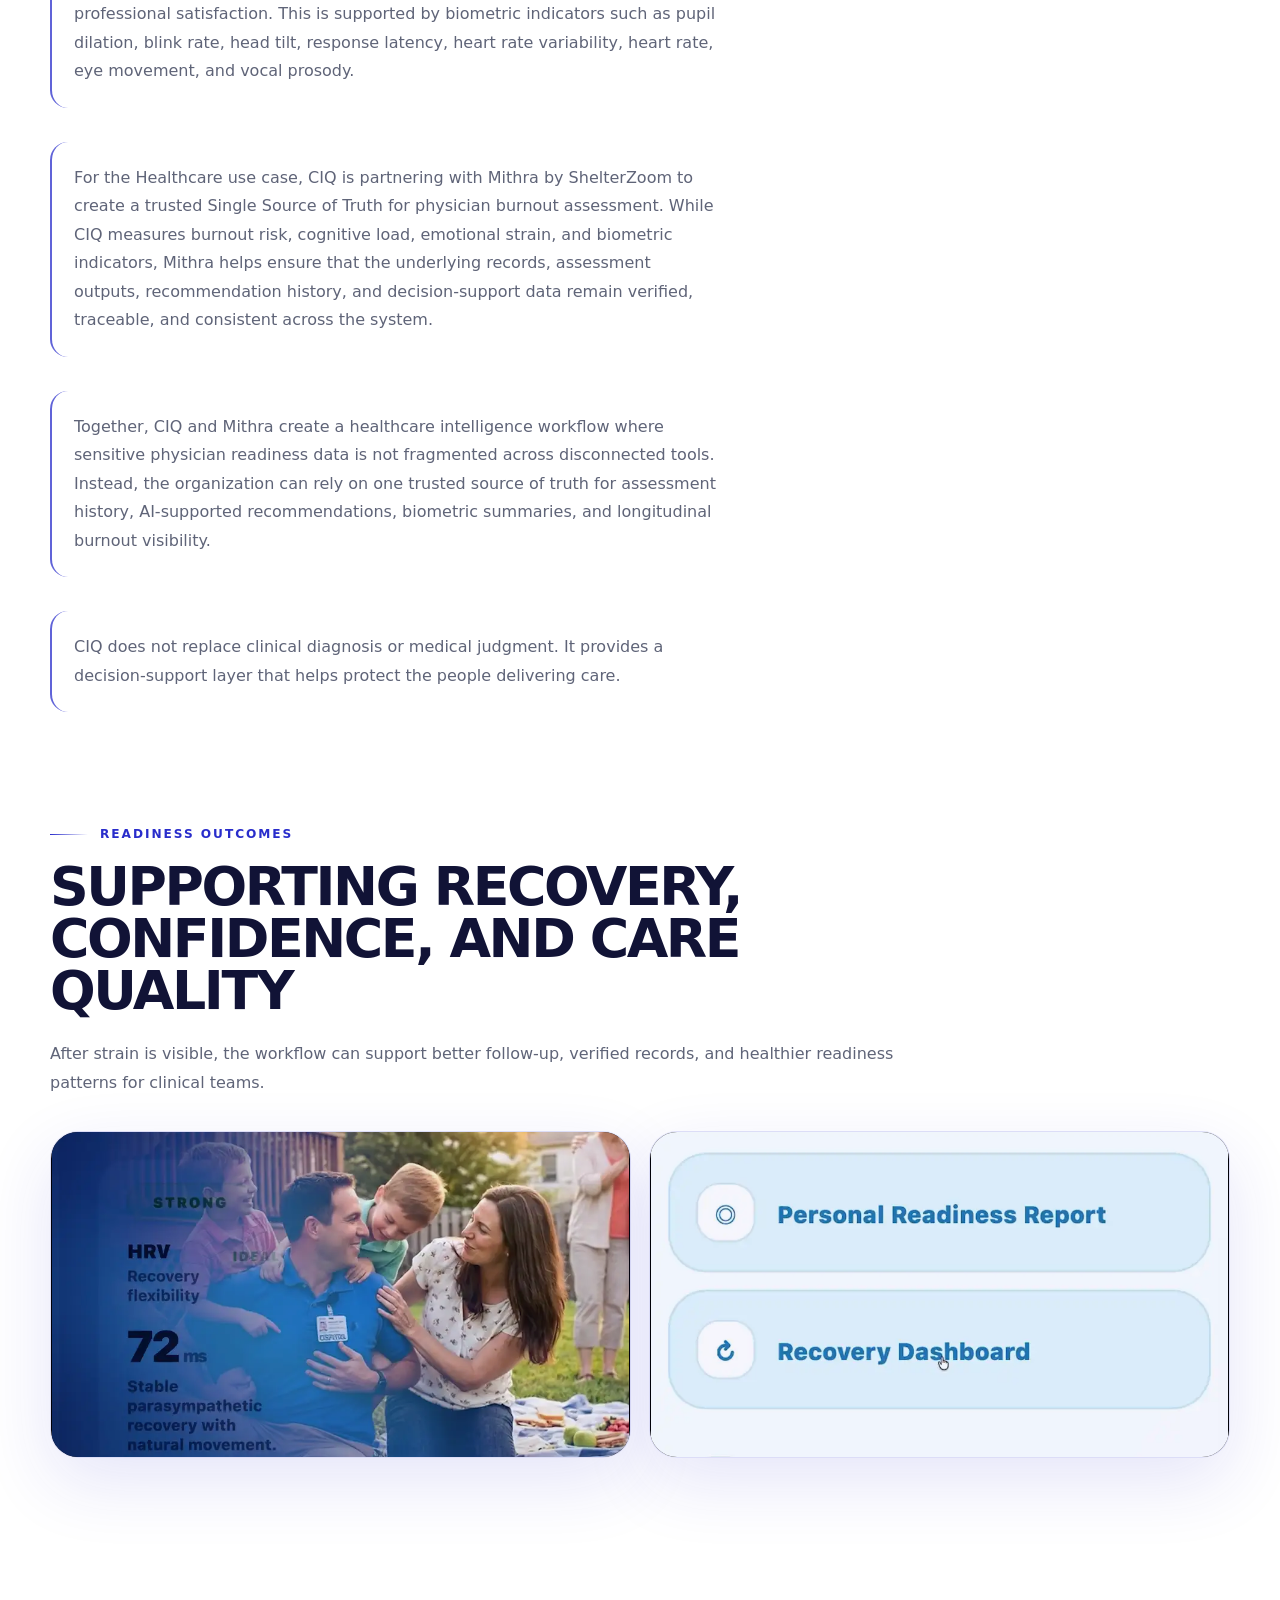
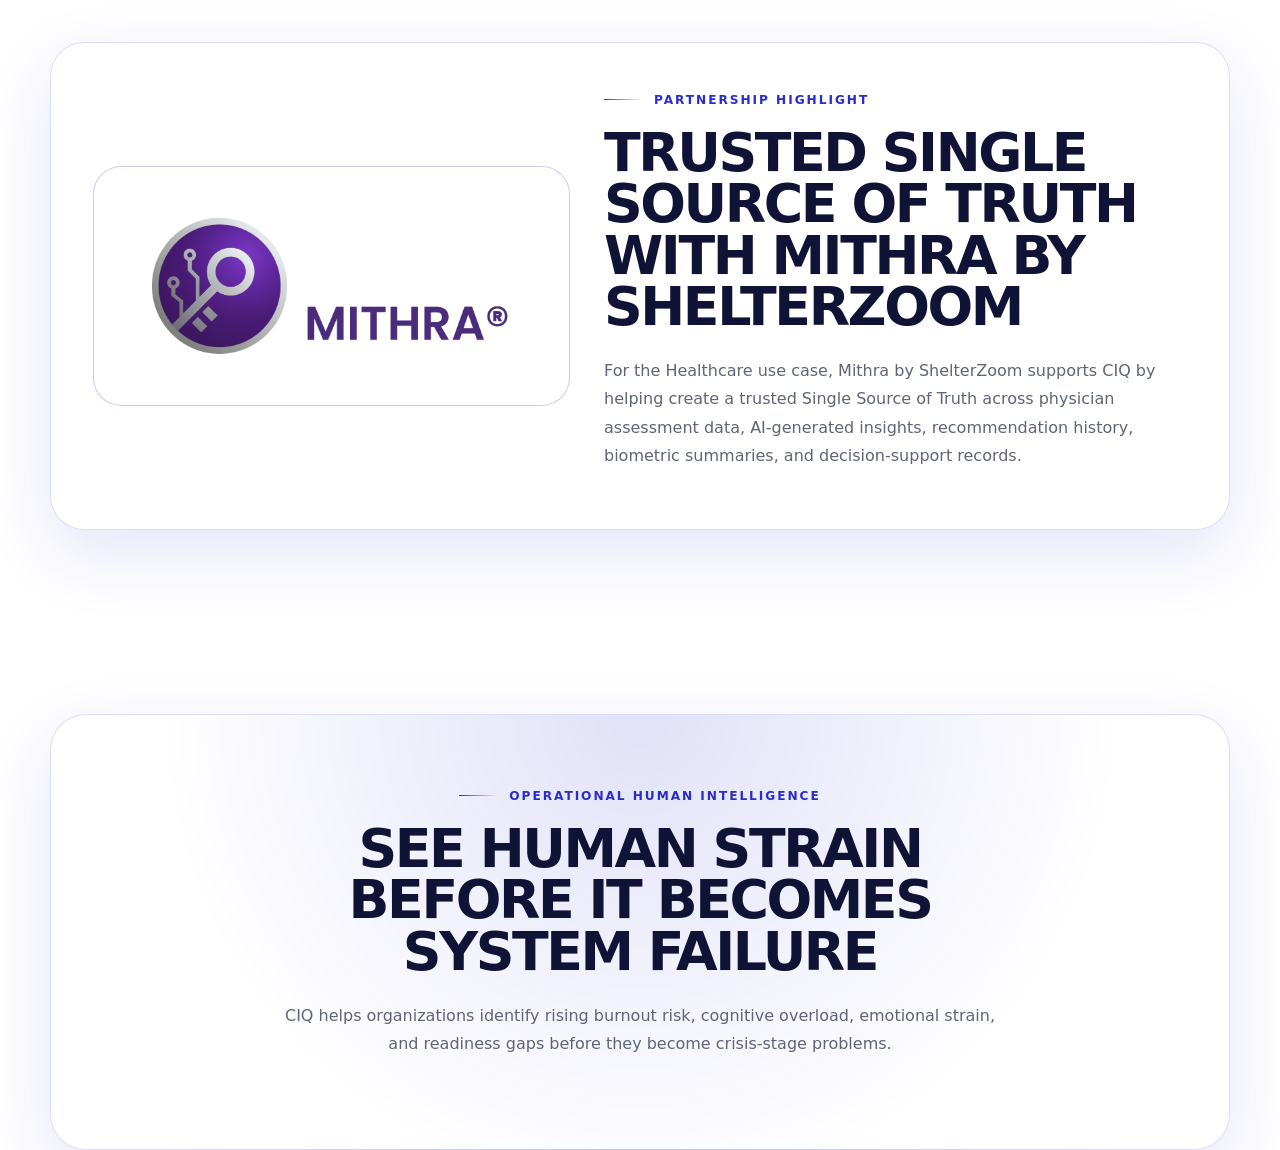
==== commit 123d2b87: "Autoplay videos when in iframe viewport" ====
--- a/use-cases.html
+++ b/use-cases.html
@@ -112,7 +112,7 @@
 
       <section class="section video-section" aria-label="Healthcare burnout visibility video">
         <div class="video-frame">
-          <video class="lazy-video" muted loop playsinline preload="none" poster="IMAGES/poster-healthcare.webp">
+          <video class="lazy-video" autoplay muted loop playsinline preload="none" poster="IMAGES/poster-healthcare.webp">
             <source data-src="VIDEOS/Ciq%20X%20Healthcare%20Low%20Res.mp4" type="video/mp4" />
             Your browser does not support the video tag.
           </video>
@@ -195,6 +195,9 @@
           <div class="press-media">
             <video
               class="lazy-video"
+              autoplay
+              muted
+              loop
               controls
               playsinline
               preload="none"
@@ -404,13 +407,13 @@
         </div>
         <div class="image-grid mood-grid sad-mood video-grid" aria-label="Physician strain video examples">
           <figure class="image-card video-card">
-            <video class="lazy-video" muted loop playsinline preload="none" poster="IMAGES/poster-troubled-doctors.webp">
+            <video class="lazy-video" autoplay muted loop playsinline preload="none" poster="IMAGES/poster-troubled-doctors.webp">
               <source data-src="VIDEOS/Troubled%20Doctors%20CIQ%20x%20Healthcare.mp4" type="video/mp4" />
               Your browser does not support the video tag.
             </video>
           </figure>
           <figure class="image-card video-card">
-            <video class="lazy-video" muted loop playsinline preload="none" poster="IMAGES/poster-ui-before.webp">
+            <video class="lazy-video" autoplay muted loop playsinline preload="none" poster="IMAGES/poster-ui-before.webp">
               <source data-src="VIDEOS/UI%20Before%20-%20CIQ%20x%20Healthcare%20.mp4" type="video/mp4" />
               Your browser does not support the video tag.
             </video>
@@ -495,13 +498,13 @@
         </div>
         <div class="image-grid mood-grid happy-mood video-grid" aria-label="Healthcare readiness video examples">
           <figure class="image-card video-card">
-            <video class="lazy-video" muted loop playsinline preload="none" poster="IMAGES/poster-ui-after.webp">
+            <video class="lazy-video" autoplay muted loop playsinline preload="none" poster="IMAGES/poster-ui-after.webp">
               <source data-src="VIDEOS/UI%20after.mp4" type="video/mp4" />
               Your browser does not support the video tag.
             </video>
           </figure>
           <figure class="image-card video-card">
-            <video class="lazy-video" muted loop playsinline preload="none" poster="IMAGES/poster-healthcare-ui-after.webp">
+            <video class="lazy-video" autoplay muted loop playsinline preload="none" poster="IMAGES/poster-healthcare-ui-after.webp">
               <source data-src="VIDEOS/CIQ%20x%20Healthcare%20Ui%20After.mp4" type="video/mp4" />
               Your browser does not support the video tag.
             </video>
--- a/css/use-cases.css
+++ b/css/use-cases.css
@@ -362,39 +362,6 @@
   background:
     radial-gradient(circle at 50% 34%, rgba(255, 255, 255, 0.18), transparent 15rem),
     linear-gradient(135deg, #111336, #292dcb);
-}
-
-.deferred-video video {
-  opacity: 0;
-  transition: opacity 220ms ease;
-}
-
-.deferred-video.is-loaded video {
-  opacity: 1;
-}
-
-.video-load-button {
-  position: absolute;
-  inset: 50% auto auto 50%;
-  z-index: 3;
-  min-height: 46px;
-  padding: 0 20px;
-  border: 1px solid rgba(255, 255, 255, 0.32);
-  border-radius: 999px;
-  color: #ffffff;
-  font: inherit;
-  font-size: 0.78rem;
-  font-weight: 800;
-  letter-spacing: 0.08em;
-  text-transform: uppercase;
-  cursor: pointer;
-  background: rgba(17, 19, 54, 0.72);
-  box-shadow: 0 16px 44px rgba(0, 0, 0, 0.24);
-  transform: translate(-50%, -50%);
-}
-
-.deferred-video.is-loaded .video-load-button {
-  display: none;
 }
 
 .press-section {
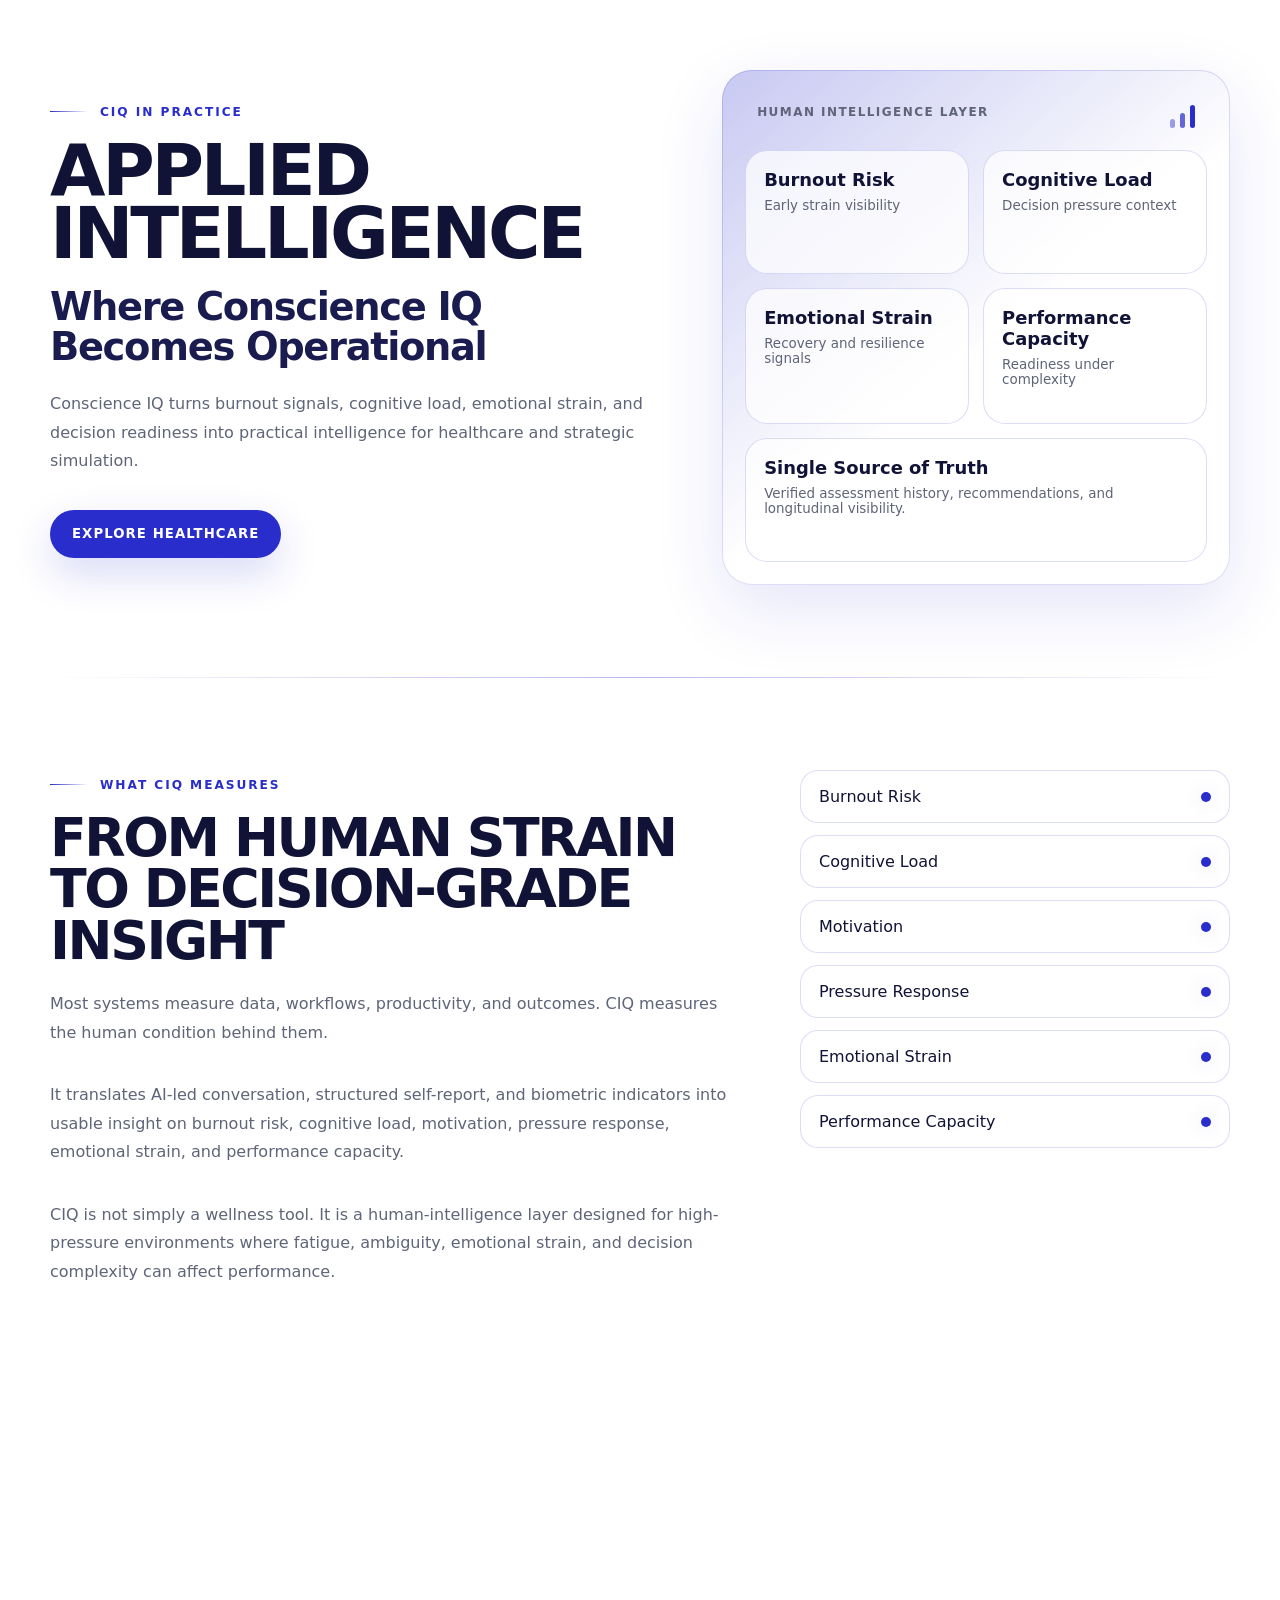
==== commit 38ae13f0: "Make press video manual and speed up iframe render" ====
--- a/use-cases.html
+++ b/use-cases.html
@@ -194,10 +194,8 @@
         <article class="press-card press-card-video">
           <div class="press-media">
             <video
-              class="lazy-video"
-              autoplay
+              class="manual-video"
               muted
-              loop
               controls
               playsinline
               preload="none"
--- a/css/use-cases.css
+++ b/css/use-cases.css
@@ -44,6 +44,11 @@
   width: min(1180px, calc(100% - 40px));
   margin: 0 auto;
   padding: 92px 0;
+}
+
+.section:not(.hero) {
+  content-visibility: auto;
+  contain-intrinsic-size: auto 720px;
 }
 
 .section:last-child {
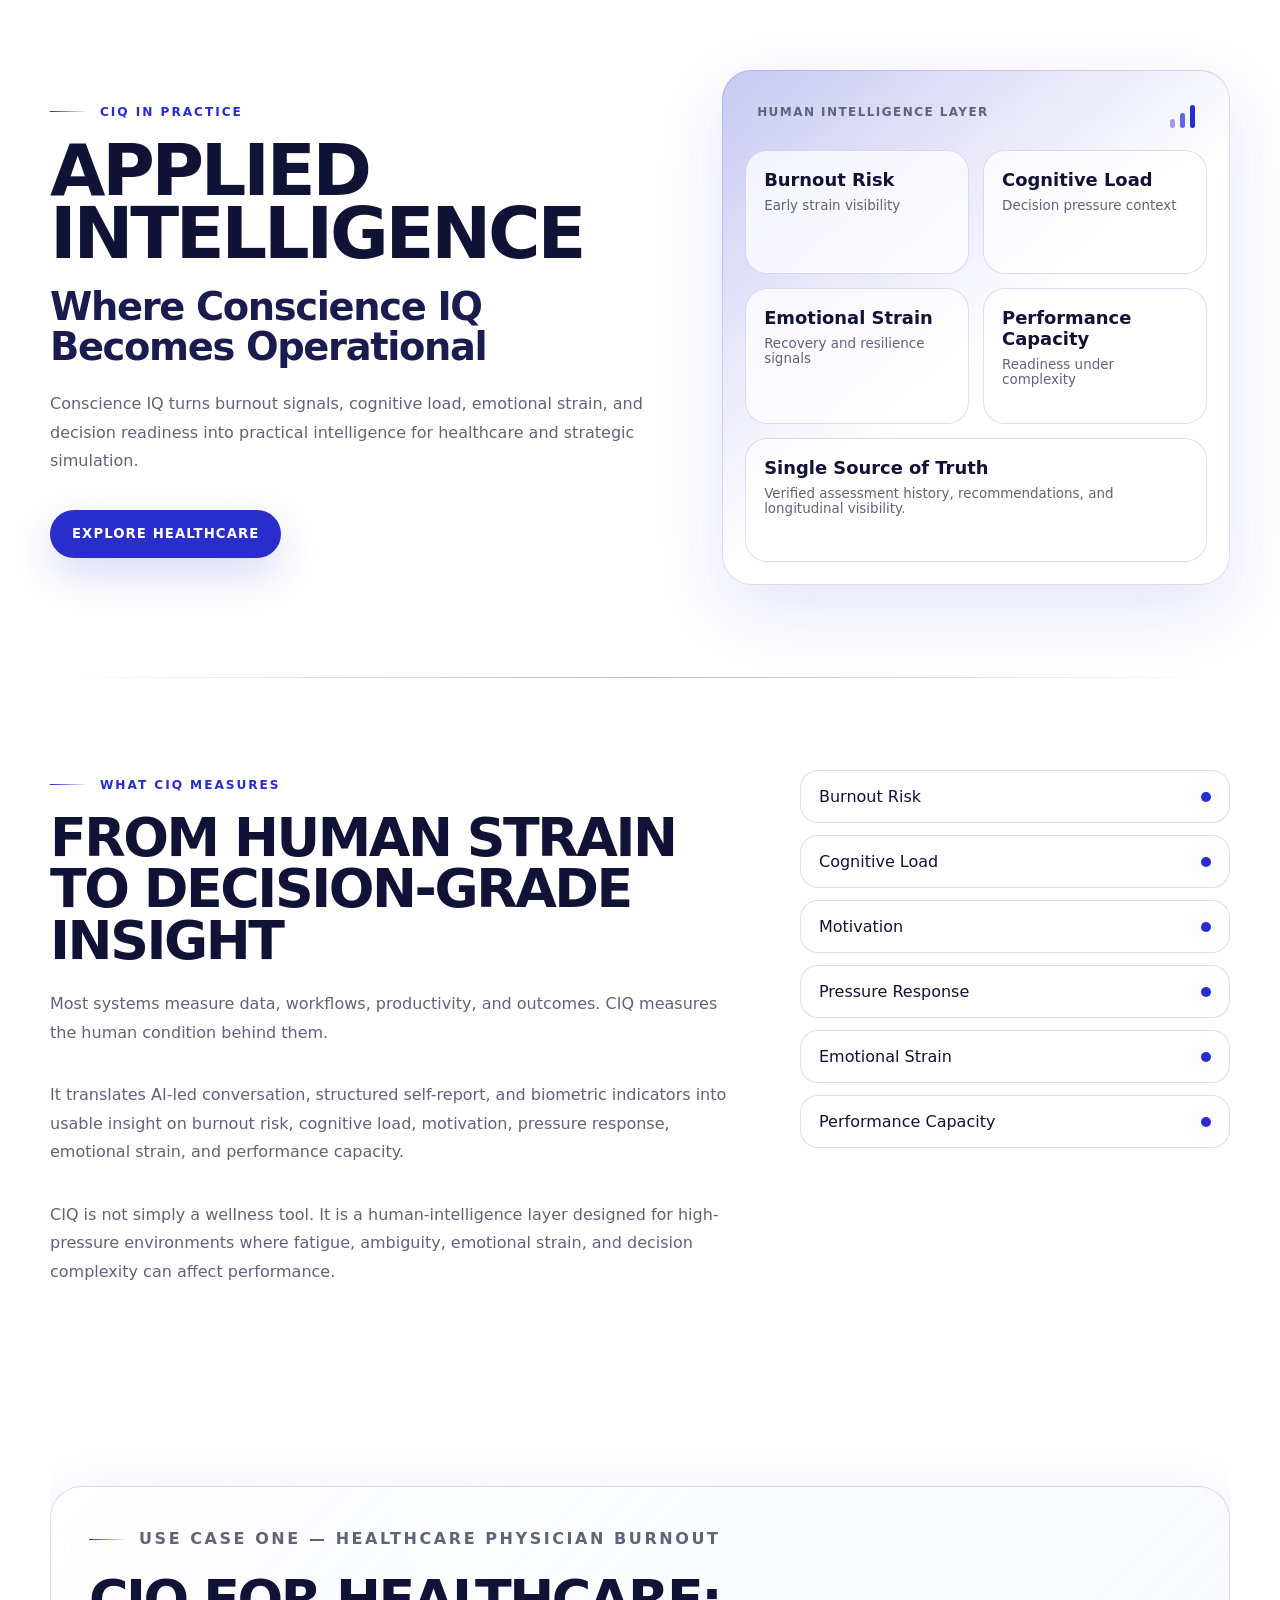
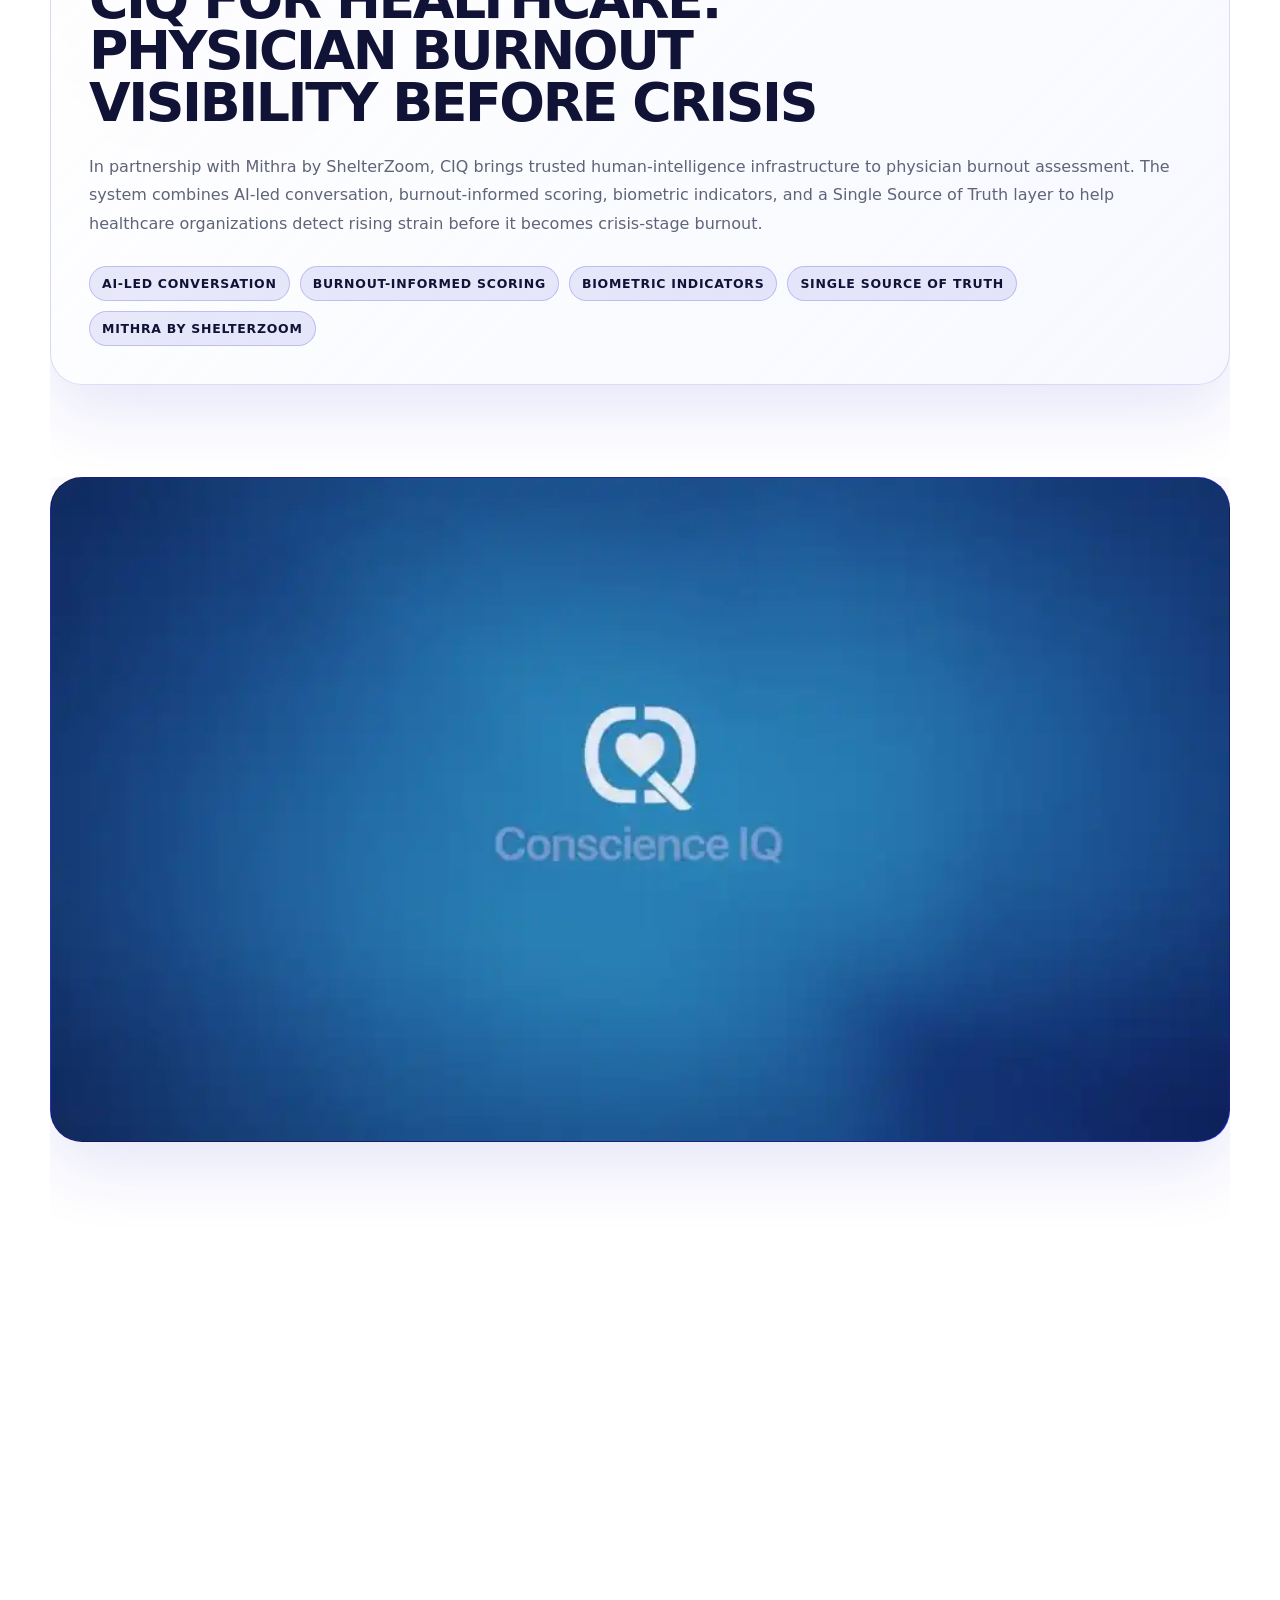
==== commit 37e5ae05: "Use Cambridge thumbnail and throttle iframe resize" ====
--- a/use-cases.html
+++ b/use-cases.html
@@ -199,7 +199,7 @@
               controls
               playsinline
               preload="none"
-              poster="IMAGES/poster-cambridge.webp"
+              poster="IMAGES/poster-cambridge-thumb.webp"
             >
               <source data-src="VIDEOS/Cambridge%20Highlights%20High%20Res.mp4" type="video/mp4" />
               Your browser does not support the video tag.
